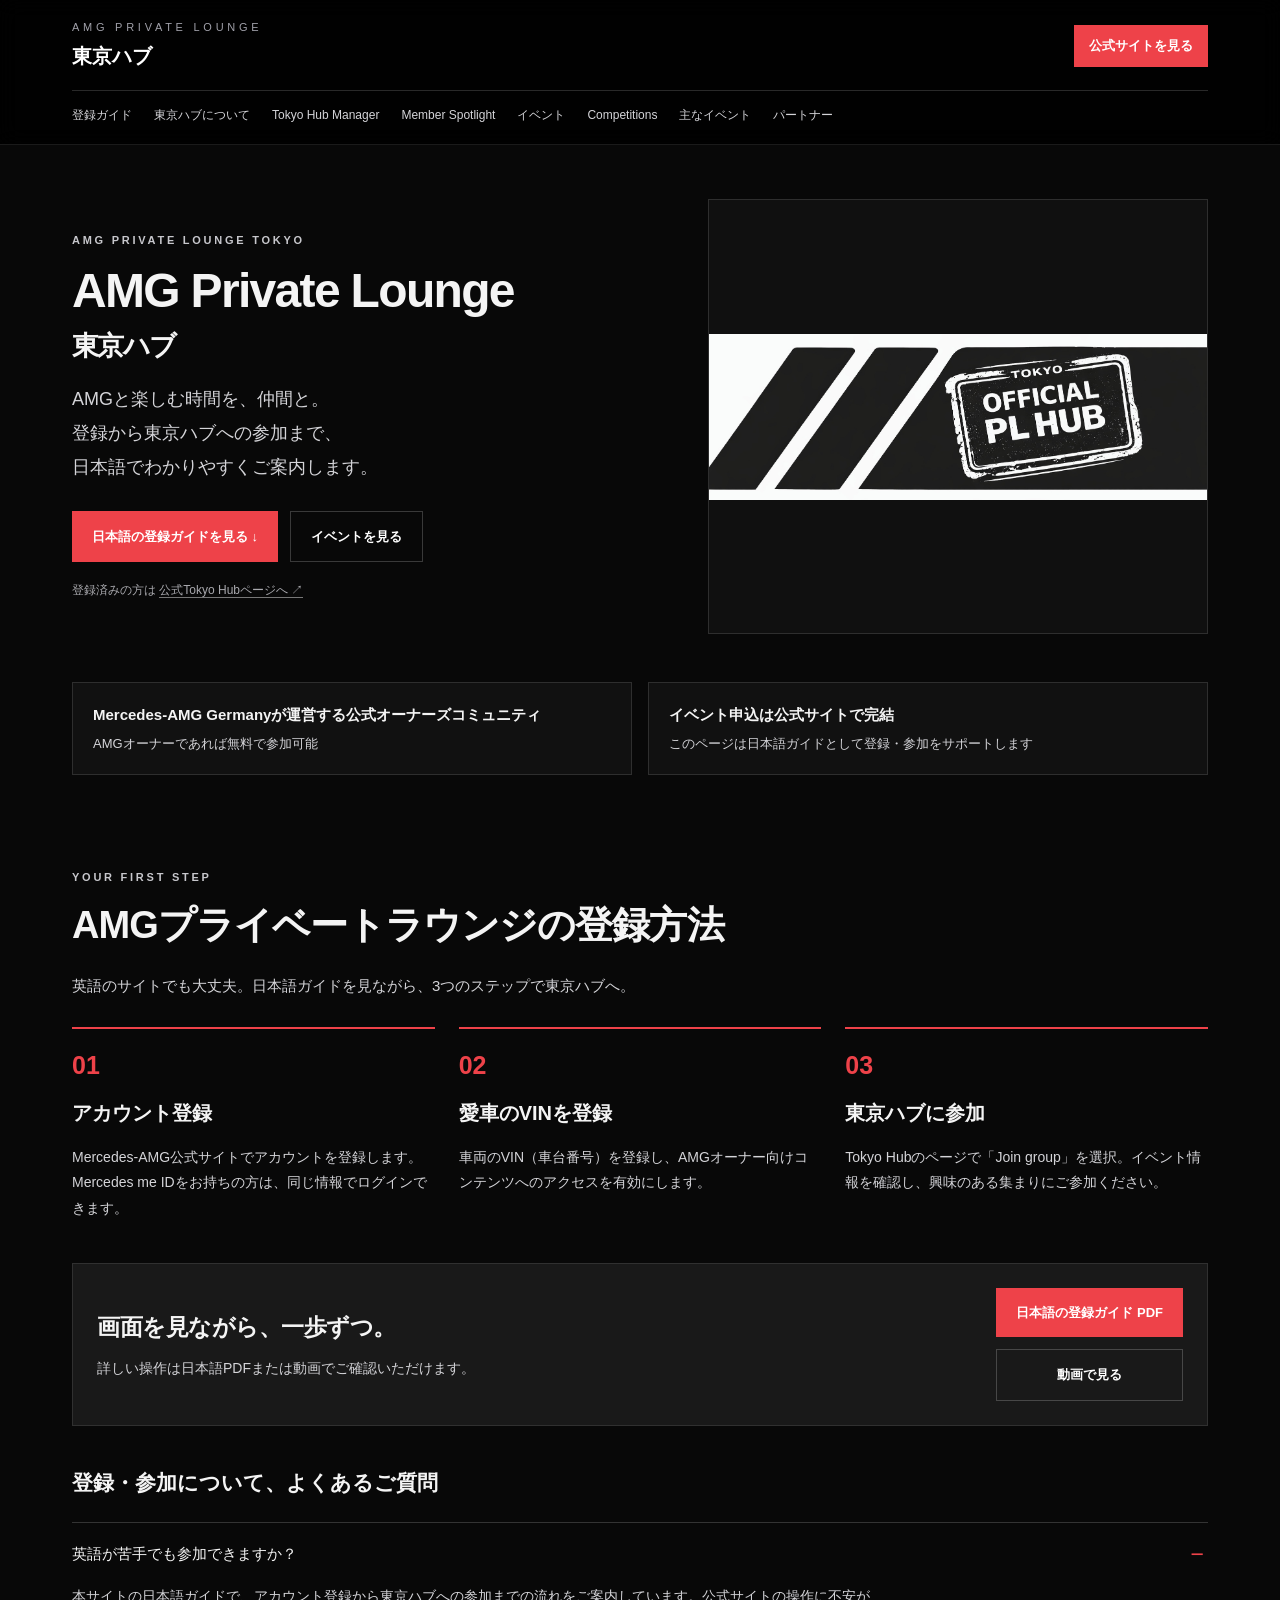
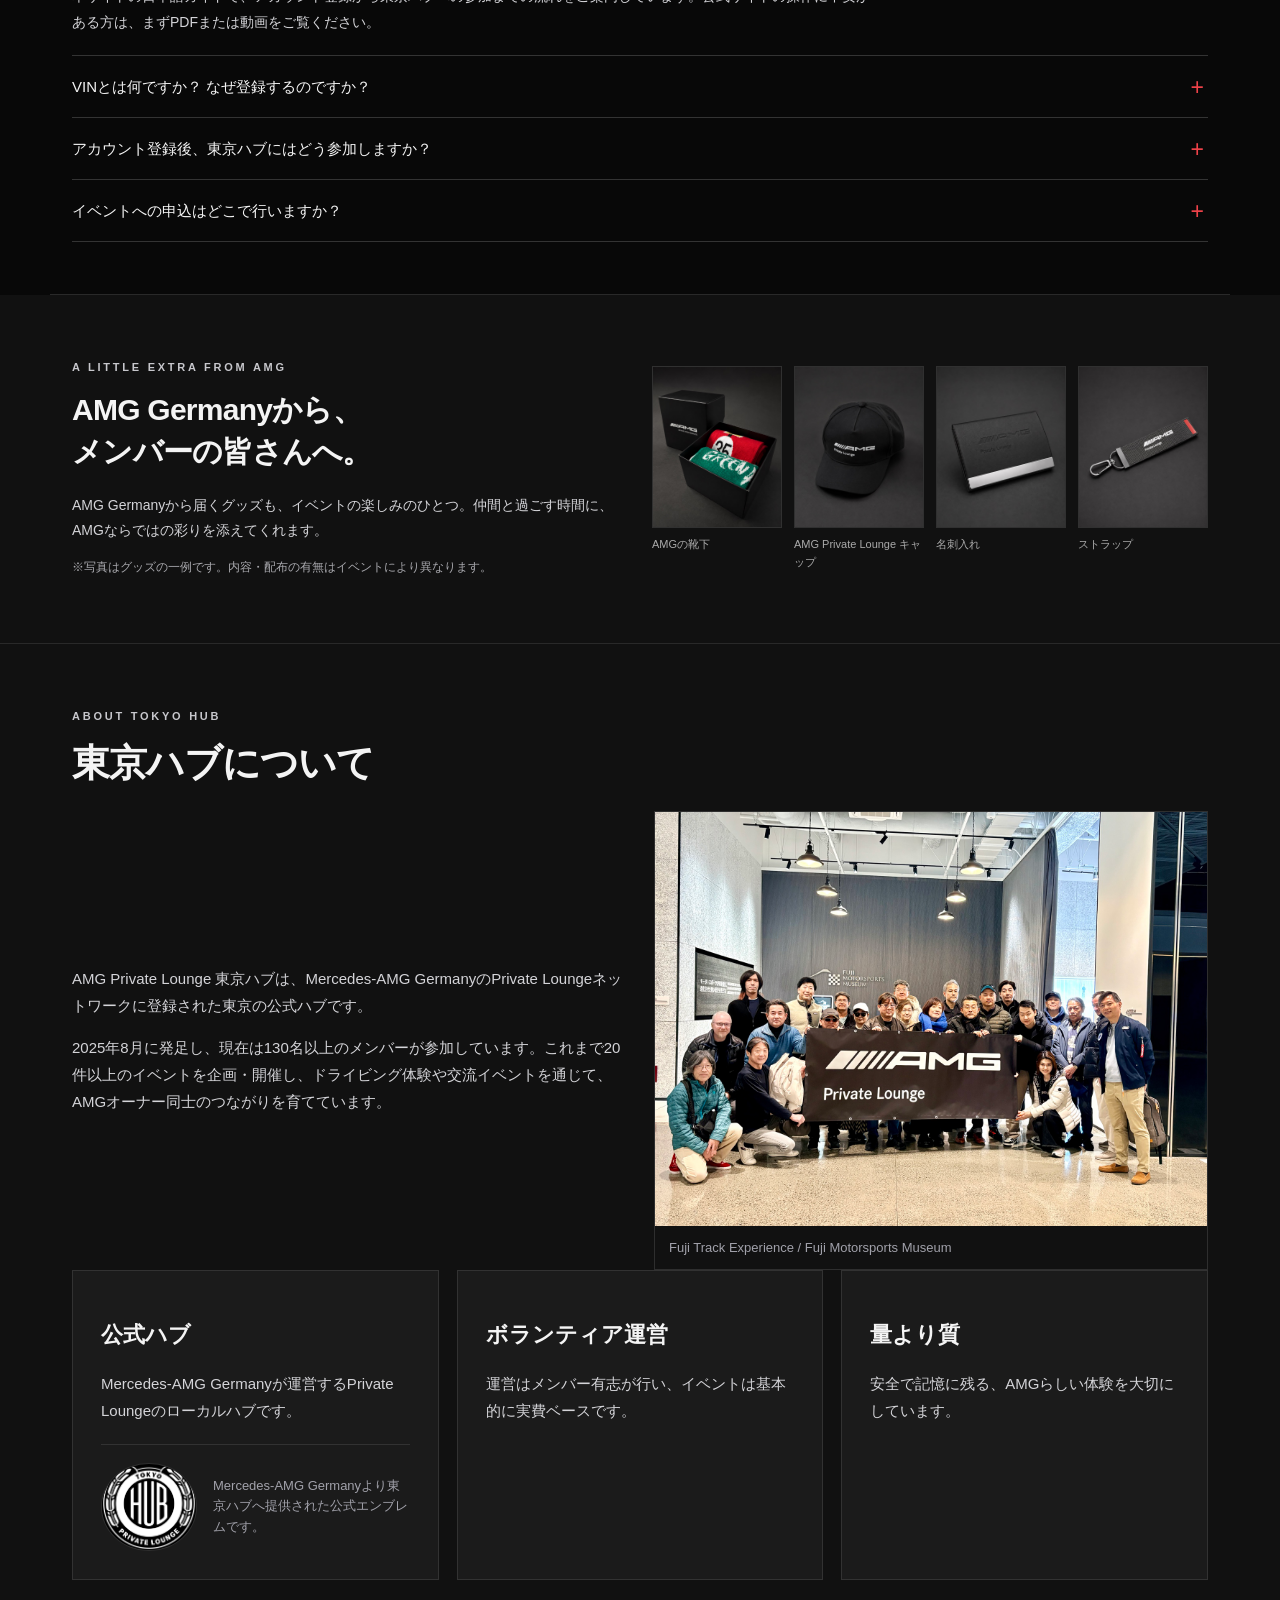
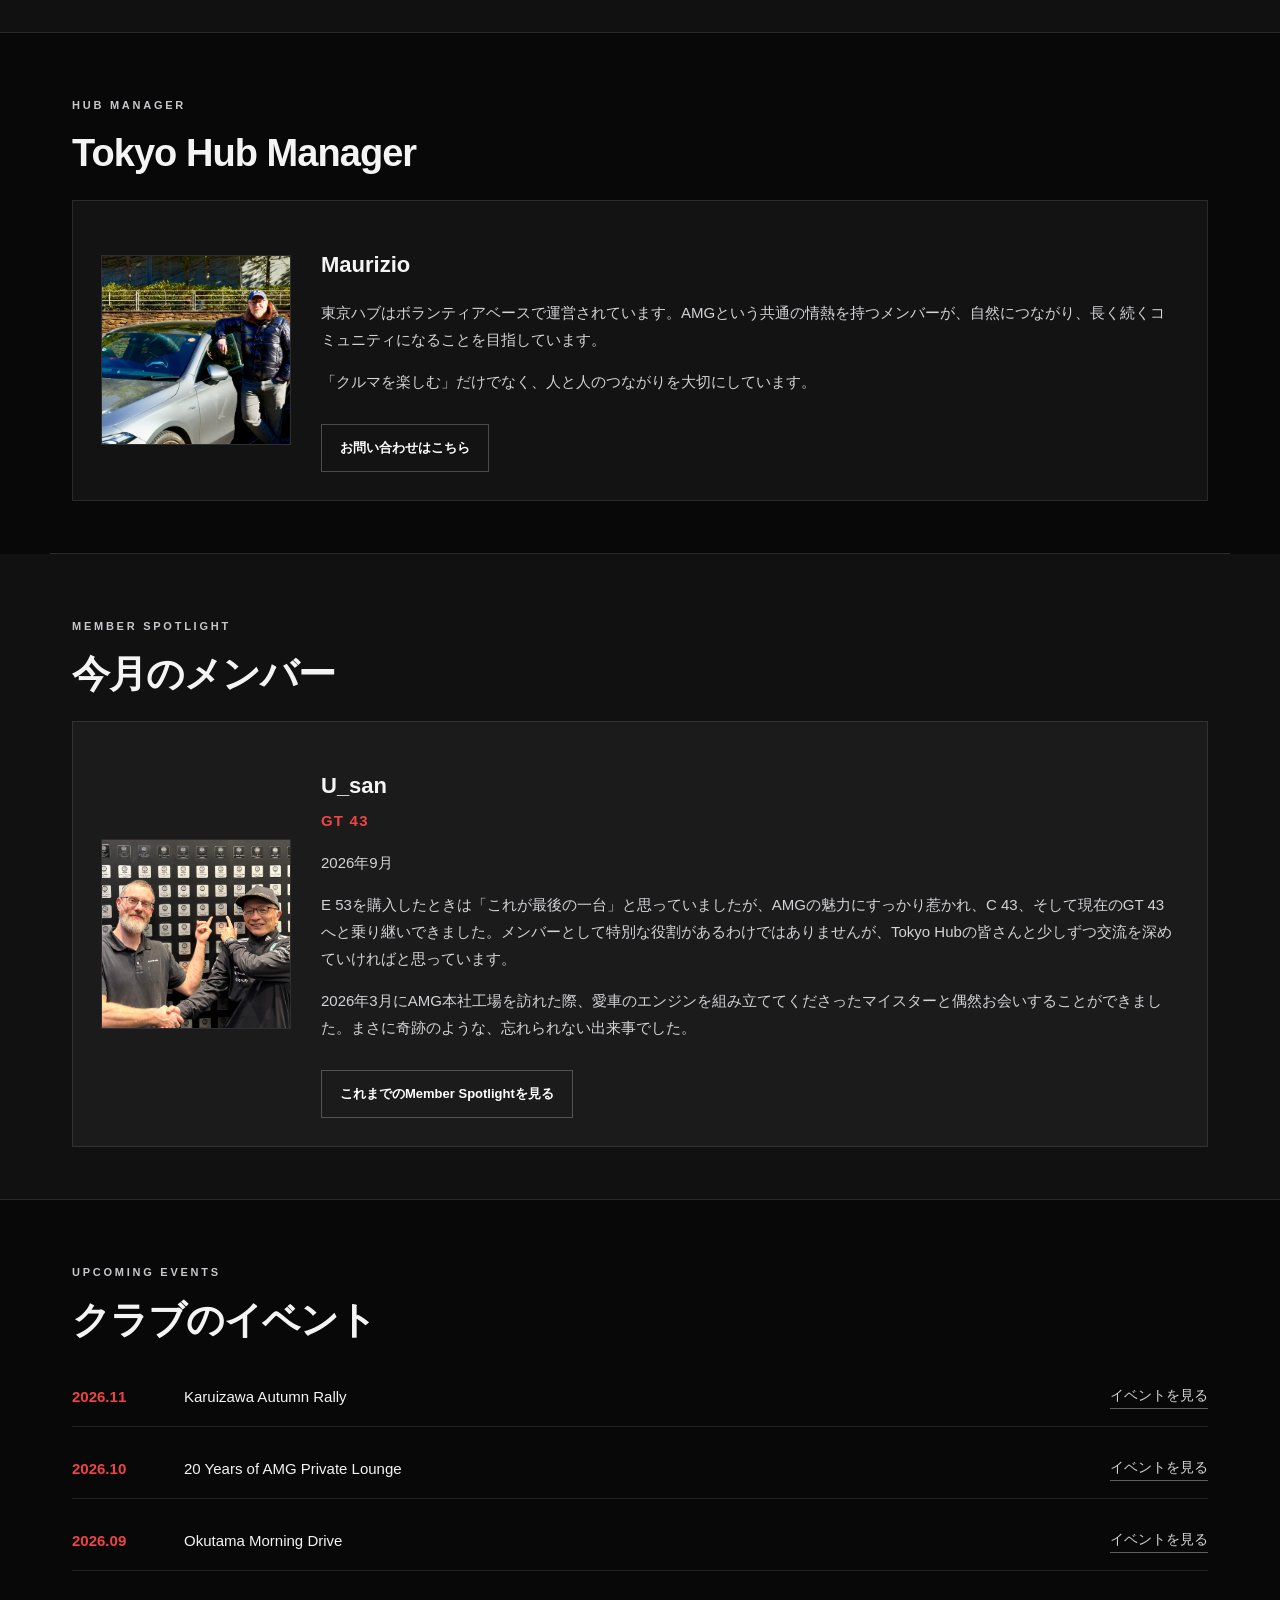
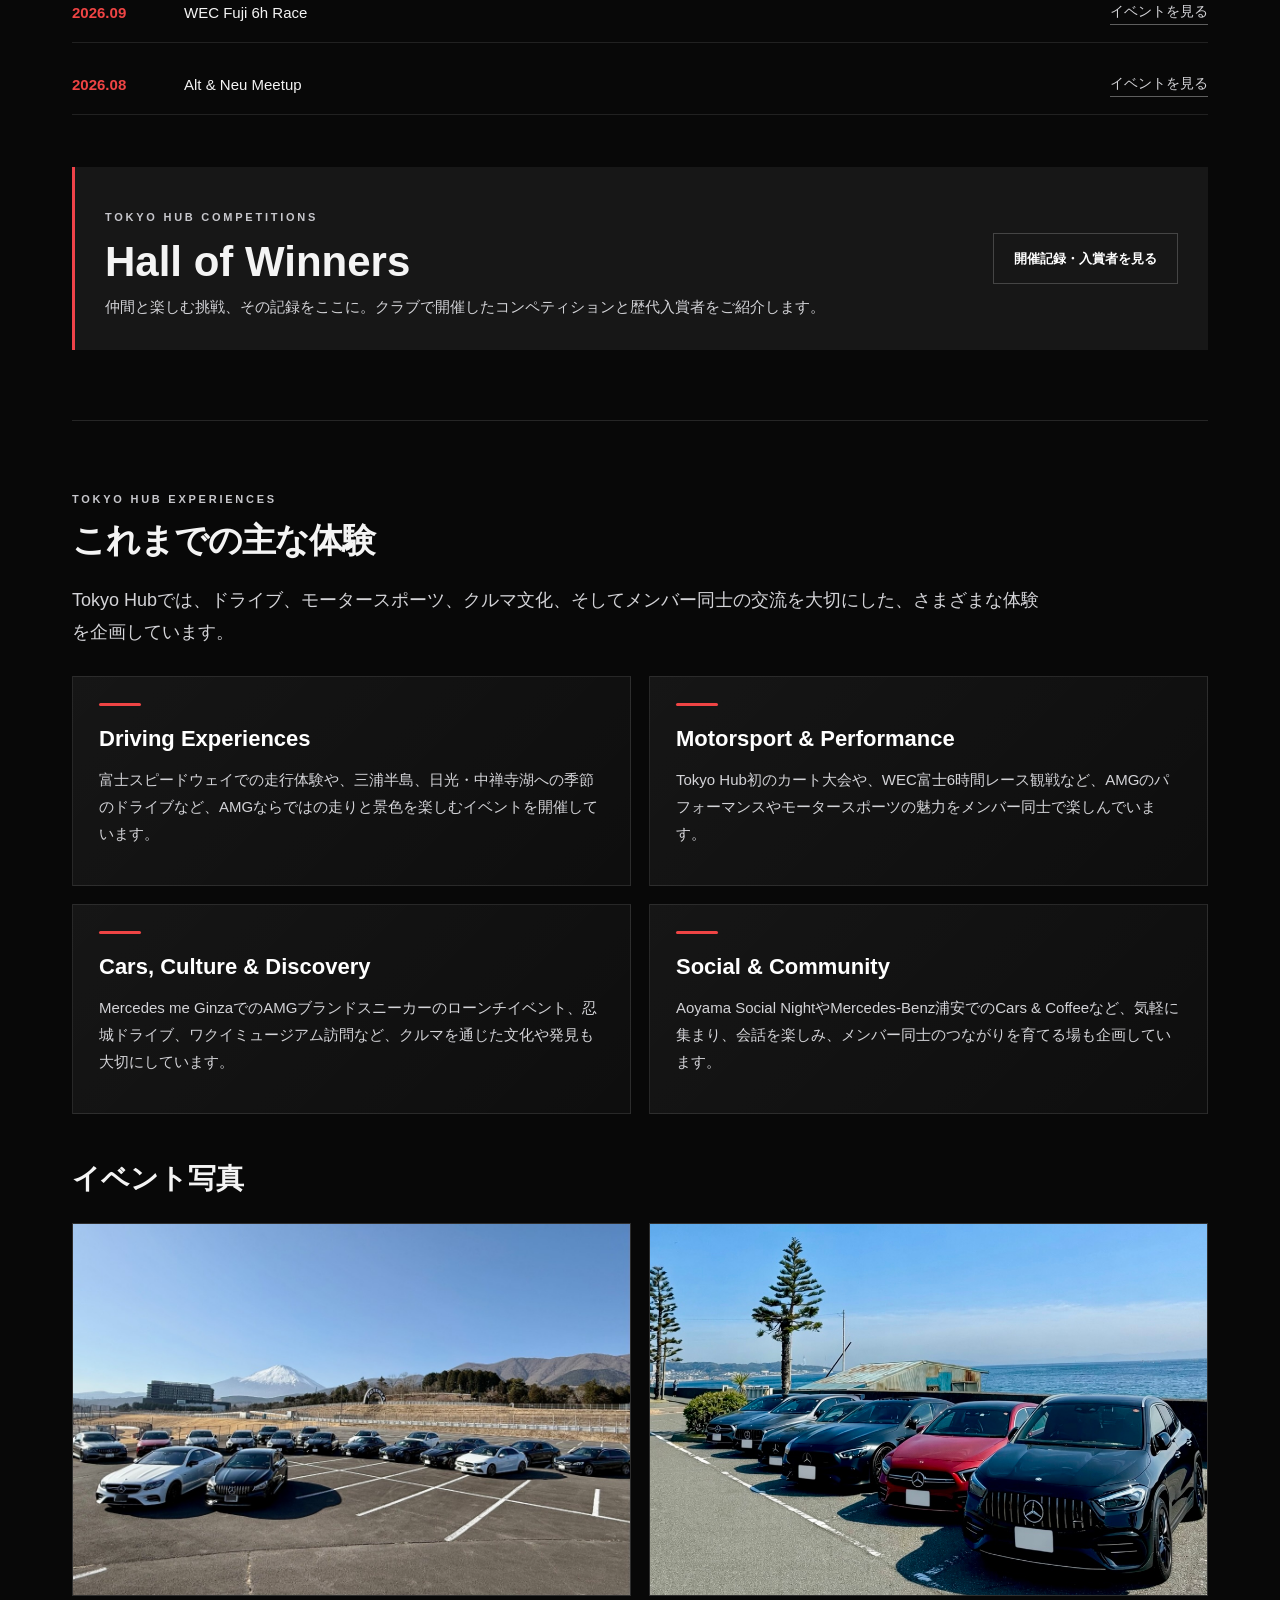
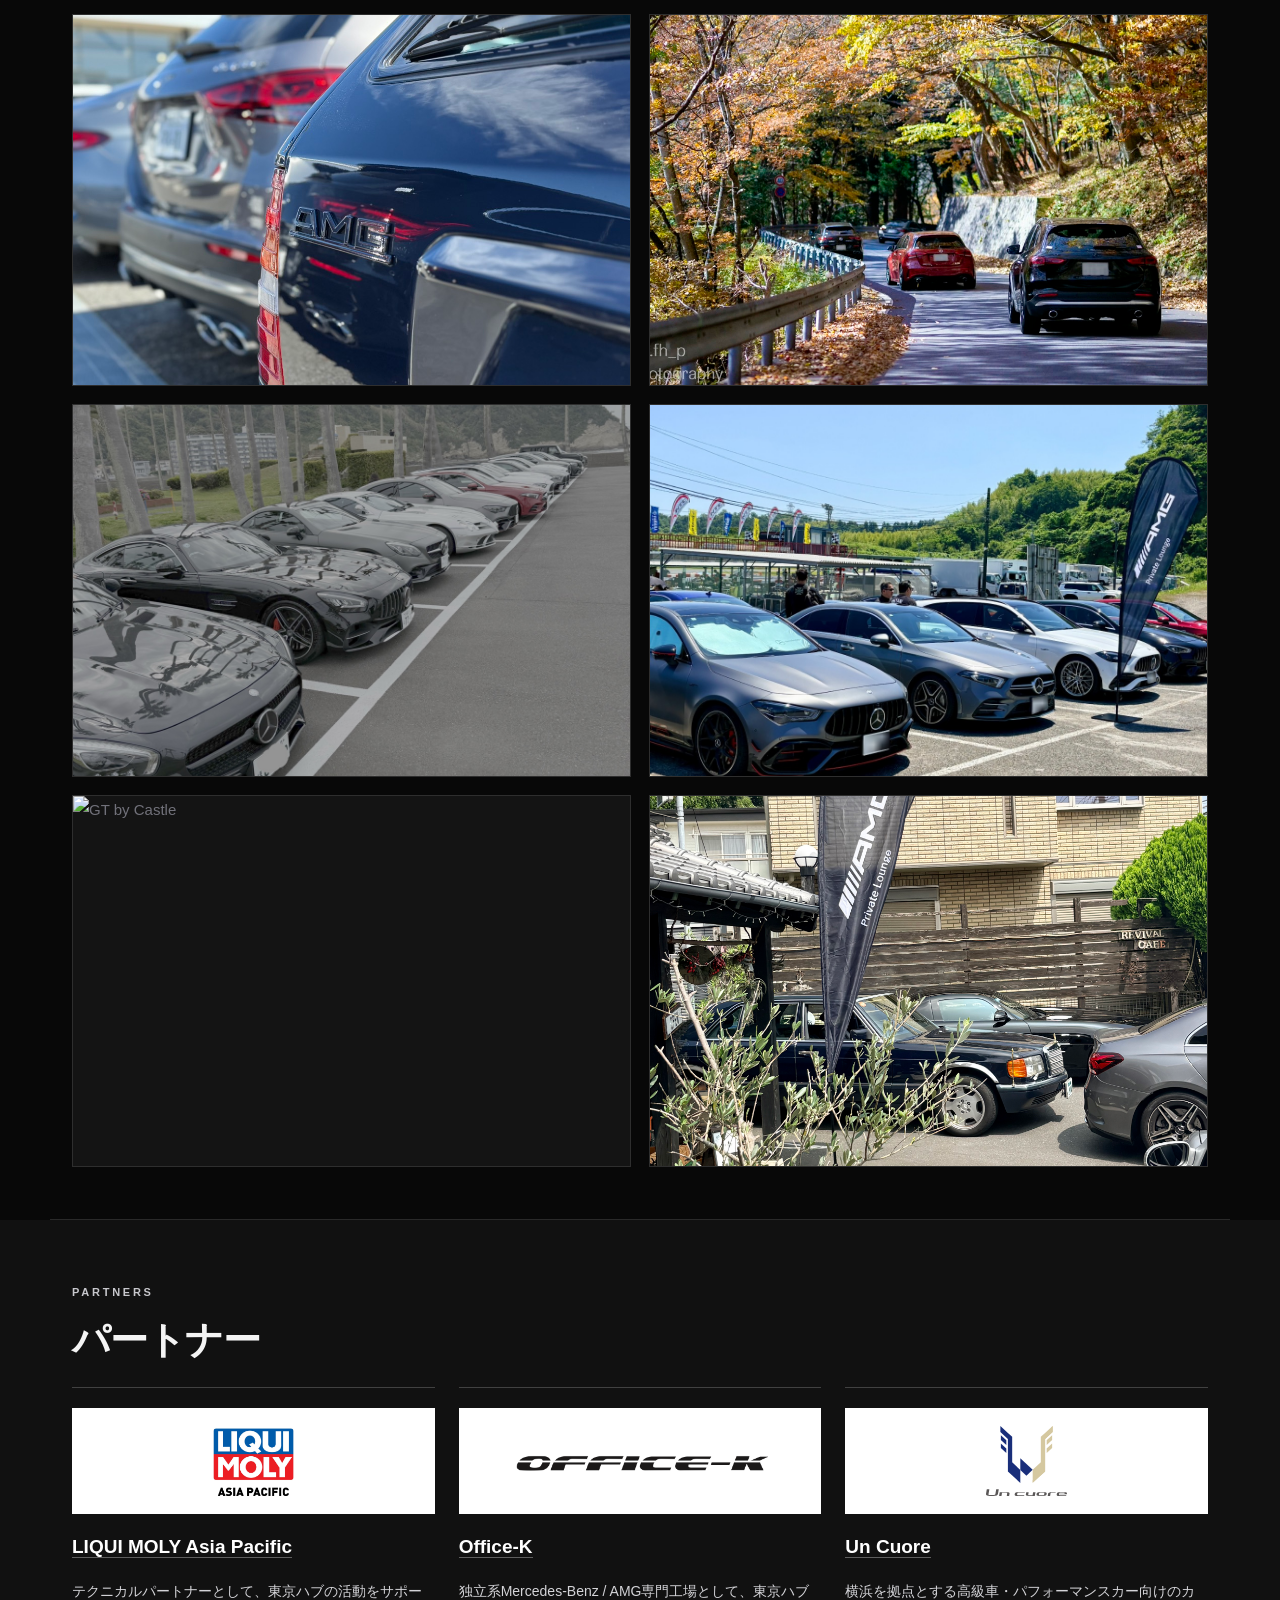
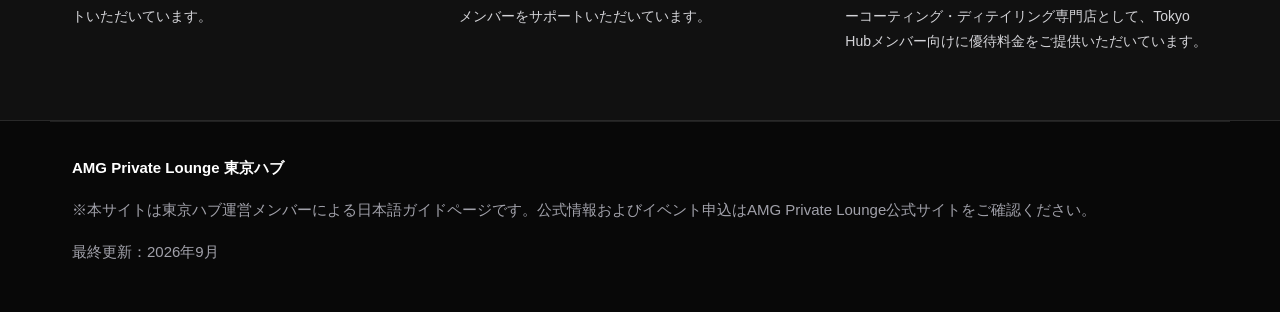
==== index.html @ d3e529b2 "Update index.html" ====
<!DOCTYPE html>

<html lang="ja">
<head>
<link href="favicon.png" rel="icon" type="image/png"/>
<meta charset="utf-8"/>
<meta content="width=device-width, initial-scale=1" name="viewport"/>
<title>AMG Private Lounge 東京ハブ｜日本語登録ガイド・AMGオーナー交流</title>
<meta content="AMGプライベートラウンジの登録方法、VIN登録、東京ハブへの参加を日本語で解説。AMGオーナーの交流やイベントも紹介する、東京ハブ運営メンバーによる日本語ガイドです。" name="description"/>
<meta content="AMG Private Lounge 東京ハブ｜日本語登録ガイド・AMGオーナー交流" property="og:title"/>
<meta content="AMGプライベートラウンジの登録方法と東京ハブへの参加を日本語でご案内。AMGオーナー同士の交流やイベントをご紹介します。" property="og:description"/>
<meta content="https://tokyoamgclub.github.io/tokyoamgclub/assets/hero-official-pl-hub.jpg" property="og:image"/>
<meta content="https://tokyoamgclub.github.io/tokyoamgclub/" property="og:url"/>
<meta content="website" property="og:type"/>
<meta content="ja_JP" property="og:locale"/>
<meta content="summary_large_image" name="twitter:card"/>
<meta content="AMG Private Lounge 東京ハブ｜日本語登録ガイド・AMGオーナー交流" name="twitter:title"/>
<meta content="AMGプライベートラウンジの登録方法と東京ハブへの参加を日本語でご案内。AMGオーナー同士の交流やイベントをご紹介します。" name="twitter:description"/>
<meta content="https://tokyoamgclub.github.io/tokyoamgclub/assets/hero-official-pl-hub.jpg" name="twitter:image"/>
<link href="styles.css" rel="stylesheet"/>
<link href="https://tokyoamgclub.github.io/tokyoamgclub/" rel="canonical"/>
<style>
/* Homepage refinements. The shared styles.css and other pages stay unchanged. */
body{background:#080808;color:#f4f4f4;color-scheme:dark;font-size:15px;line-height:1.8}
main,section,article,figure,.hero-copy,.header-inner>*{min-width:0}
[id]{scroll-margin-top:165px}
.header-inner{display:grid;grid-template-columns:1fr auto;gap:16px 24px;padding-top:18px;padding-bottom:18px}
.header-inner nav{grid-column:1/-1;grid-row:2;border-top:1px solid #292929;padding-top:14px;gap:12px 22px}
.header-inner nav a{white-space:nowrap;font-size:12px}
.site-header .cta.small{grid-column:2;grid-row:1;white-space:nowrap;flex-shrink:0}
.cta,.button-secondary,.contact-link{border-radius:0;font-size:13px}
.cta{background:#ee4249}
.hero{grid-template-columns:1.2fr 1fr;padding-top:20px;padding-bottom:48px;gap:36px}
.hero-copy{grid-column:1;grid-row:1}
.hero-image{grid-column:2;grid-row:1;border-radius:0;box-shadow:none}
.hero-image img{aspect-ratio:1.15;object-fit:contain;background:#101010}
.hero h1{font-size:clamp(34px,4vw,48px);line-height:1.2;letter-spacing:-.035em}
.hero h1 .nowrap{display:block;font-size:27px;margin-top:10px}
.lead{font-size:18px;line-height:1.9}
.hero .buttons{gap:12px}
.returning-member{font-size:12px;color:#a9a9ae;margin-top:18px}
.returning-member a{color:inherit;text-decoration:none;border-bottom:1px solid #777}
.section{padding-top:52px;padding-bottom:52px;border-bottom:1px solid #292929}
.section h2{font-size:clamp(28px,3.3vw,38px);line-height:1.4;letter-spacing:-.025em}
.section .eyebrow,.eyebrow{color:#c7c7cc;font-size:11px;letter-spacing:.25em}
.cred-strip div{border-radius:0;background:#111;padding:18px 20px}
.cred-strip strong{font-size:15px}
.cred-strip span{font-size:13px}
.muted{background:#111}
.muted>*{max-width:1136px}
.steps{gap:24px;margin:28px 0}
.steps article{border:0;border-top:2px solid #ee4249;border-radius:0;background:none;padding:20px 0 0}
.steps span{display:block;width:auto;height:auto;border-radius:0;background:none;color:#ee4249;font-size:25px;line-height:1.3}
.steps h3{font-size:20px;margin:14px 0 10px}
.steps p{font-size:14px}
.panel.split{border-radius:0;background:#191919;padding:24px}
.guide-title{font-size:23px;margin:0 0 8px}
.panel.split p{font-size:14px;margin:0}
.panel.split .buttons{margin-top:0}
.registration-faq{margin-top:38px}
.registration-faq h3{font-size:21px}
.registration-faq details{border-top:1px solid #333}
.registration-faq details:last-child{border-bottom:1px solid #333}
.registration-faq summary{cursor:pointer;padding:17px 30px 17px 0;position:relative;list-style:none}
.registration-faq summary::-webkit-details-marker{display:none}
.registration-faq summary::after{content:'+';position:absolute;right:4px;top:11px;color:#ee4249;font-size:23px}
.registration-faq details[open] summary::after{content:'−'}
.registration-faq details p{font-size:14px;max-width:800px;margin:0 0 20px}
.gifts-inner{display:grid;grid-template-columns:minmax(0,1fr) 556px;gap:36px;align-items:center}
.gift-copy h2{font-size:30px}
.gift-copy p{font-size:14px}
.gift-copy .gift-note{font-size:12px;color:#a9a9ae}
/* Four small photos in one row on desktop; two columns on phones. */
.gift-grid{display:grid;grid-template-columns:repeat(4,minmax(0,1fr));gap:12px;width:100%;max-width:556px}
.gift-grid figure{margin:0}
.gift-grid img{display:block;width:100%;height:auto;aspect-ratio:4/5;object-fit:cover;object-position:center 58%;border:1px solid #303030}
.gift-grid figcaption{font-size:11px;color:#aaa;margin-top:8px;line-height:1.6}
.cards article,.manager-card,.spotlight-soon,.partner-grid article{border-radius:0}
.image-card,.portrait-image,.photo-small.image-fit,.hub-emblem-box{border-radius:0}
.manager-card,.spotlight-soon{grid-template-columns:190px 1fr;gap:30px}
.portrait-image,.photo-small.image-fit{height:190px}
.cards h3,.manager-card h3,.spotlight-soon h3{font-size:22px}
.competition-teaser{border:0;border-left:3px solid #ee4249;border-radius:0;background:#171717}
.experience-grid article{border-radius:0}
.photo-mosaic{grid-template-columns:repeat(2,minmax(0,1fr));grid-auto-rows:auto;gap:18px}
.photo-mosaic .mosaic-item,.photo-mosaic .mosaic-item.large,.photo-mosaic .mosaic-item.wide{margin:0;grid-column:auto;grid-row:auto;aspect-ratio:3/2;height:auto;min-height:0;border-radius:0}
.photo-mosaic .mosaic-item img{width:100%;height:100%;object-fit:cover}
.photo-mosaic .castle-photo img{object-fit:contain;background:#141414}
.partner-grid{grid-template-columns:repeat(3,minmax(0,1fr));gap:24px}
.partner-grid article{padding:20px 0 0;border:0;border-top:1px solid #414141;background:none}
.partner-grid img{display:block;width:100%;height:106px;border-radius:0;padding:18px;background:#fff}
.partner-grid h3{font-size:19px}
.partner-grid p{font-size:14px}
a:focus-visible,summary:focus-visible{outline:2px solid #ee4249;outline-offset:5px}
@media(max-width:1050px){.gifts-inner{grid-template-columns:1fr;gap:18px}.gift-copy{max-width:720px}}
@media(max-width:850px){
  .header-inner nav{margin:0}
  .site-header .cta.small{display:inline-flex;width:auto;margin:0}
  .site-header{position:relative}
  [id]{scroll-margin-top:20px}
  .hero{grid-template-columns:1fr 1fr;gap:24px}
  .panel.split .buttons{margin-top:18px}
  .manager-card,.spotlight-soon{grid-template-columns:160px 1fr}
  .portrait-image,.photo-small.image-fit{height:160px}
  .partner-grid{grid-template-columns:repeat(3,minmax(0,1fr))}
}
@media(max-width:600px){
  .hero{grid-template-columns:1fr;margin-top:14px}
  .hero-copy{grid-column:1;grid-row:1}
  .hero-image{grid-column:1;grid-row:2}
  .hero-image img{aspect-ratio:1.6;object-fit:contain}
  .hero h1{font-size:35px}
  .lead{font-size:17px}
  .section{padding-top:36px;padding-bottom:36px}
  .header-inner{grid-template-columns:1fr}
  .site-header .cta.small{grid-column:1;grid-row:2;justify-self:start}
  .header-inner nav{grid-row:3}
  .gift-grid{grid-template-columns:repeat(2,minmax(0,1fr));max-width:272px}
  .manager-card,.spotlight-soon,.partner-grid,.photo-mosaic{grid-template-columns:1fr}
  .manager-card,.spotlight-soon{padding:22px}
  .portrait-image,.photo-small.image-fit{width:160px}
  .competition-teaser{padding:24px}
}
@media(prefers-reduced-motion:reduce){html{scroll-behavior:auto}.mosaic-item img{transition:none}}
</style>
</head>
<body>
<header class="site-header">
<div class="header-inner">
<a class="brand" href="#home">
<span>AMG PRIVATE LOUNGE</span>
<strong>東京ハブ</strong>
</a>
<nav aria-label="メインナビゲーション">
<a href="#guide">登録ガイド</a>
<a href="#about">東京ハブについて</a>
<a href="#manager">Tokyo Hub Manager</a>
<a href="#spotlight">Member Spotlight</a>
<a href="#activity">イベント</a>
<a href="#competitions">Competitions</a>
<a href="#previous-events">主なイベント</a>
<a href="#partners">パートナー</a>
</nav>
<a class="cta small" href="https://www.mercedes-amg.com/en/community" target="_blank">公式サイトを見る</a>
</div>
</header>
<main id="home">
<section class="hero">
<div class="hero-image">
<img alt="Tokyo Official PL Hub graphic" src="assets/hero-official-pl-hub.jpg"/>
</div>
<div class="hero-copy">
<p class="eyebrow">AMG PRIVATE LOUNGE TOKYO</p>
<h1>AMG Private Lounge <span class="nowrap">東京ハブ</span></h1>
<p class="lead">AMGと楽しむ時間を、仲間と。<br>登録から東京ハブへの参加まで、<br>日本語でわかりやすくご案内します。</p>
<div class="buttons">
<a class="cta" href="#guide">日本語の登録ガイドを見る ↓</a>
<a class="button-secondary" href="#activity">イベントを見る</a>
</div>
<p class="returning-member">登録済みの方は <a href="https://www.mercedes-amg.com/en/members/groups/432" target="_blank" rel="noopener">公式Tokyo Hubページへ ↗</a></p>
</div>
</section>
<section aria-label="Tokyo Hub credibility" class="cred-strip">
<div>
<strong>Mercedes-AMG Germanyが運営する公式オーナーズコミュニティ</strong>
<span>AMGオーナーであれば無料で参加可能</span>
</div>
<div>
<strong>イベント申込は公式サイトで完結</strong>
<span>このページは日本語ガイドとして登録・参加をサポートします</span>
</div>
</section>
<section class="section" id="guide">
<p class="eyebrow">YOUR FIRST STEP</p>
<h2>AMGプライベートラウンジの登録方法</h2>
<p>英語のサイトでも大丈夫。日本語ガイドを見ながら、3つのステップで東京ハブへ。</p>
<div class="steps">
<article><span>01</span><h3>アカウント登録</h3><p>Mercedes-AMG公式サイトでアカウントを登録します。Mercedes me IDをお持ちの方は、同じ情報でログインできます。</p></article>
<article><span>02</span><h3>愛車のVINを登録</h3><p>車両のVIN（車台番号）を登録し、AMGオーナー向けコンテンツへのアクセスを有効にします。</p></article>
<article><span>03</span><h3>東京ハブに参加</h3><p>Tokyo Hubのページで「Join group」を選択。イベント情報を確認し、興味のある集まりにご参加ください。</p></article>
</div>
<div class="panel split">
<div>
<h3 class="guide-title">画面を見ながら、一歩ずつ。</h3>
<p>詳しい操作は日本語PDFまたは動画でご確認いただけます。</p>
</div>
<div class="buttons vertical">
<a class="cta" href="assets/amg-private-lounge-registration-guide.pdf" target="_blank" rel="noopener">日本語の登録ガイド PDF</a>
<a class="button-secondary" href="https://www.instagram.com/reel/DS9eqPFEwUo/" target="_blank" rel="noopener">動画で見る</a>
</div>
</div>
<div class="registration-faq" aria-labelledby="faq-title">
<h3 id="faq-title">登録・参加について、よくあるご質問</h3>
<details open>
<summary>英語が苦手でも参加できますか？</summary>
<p>本サイトの日本語ガイドで、アカウント登録から東京ハブへの参加までの流れをご案内しています。公式サイトの操作に不安がある方は、まずPDFまたは動画をご覧ください。</p>
</details>
<details>
<summary>VINとは何ですか？ なぜ登録するのですか？</summary>
<p>VINは車両を識別する車台番号です。AMGオーナー向けコンテンツを利用するため、公式サイトに登録します。入力する画面は日本語ガイドでご確認ください。</p>
</details>
<details>
<summary>アカウント登録後、東京ハブにはどう参加しますか？</summary>
<p>公式サイトにログインし、Tokyo Hubページの「Join group」を選択してください。アカウント登録とは別に、東京ハブへの参加操作が必要です。</p>
</details>
<details>
<summary>イベントへの申込はどこで行いますか？</summary>
<p>各イベントの「イベントを見る」からAMG Private Lounge公式サイトへ進み、参加条件・費用・申込方法をご確認ください。本サイトではイベントの申込を受け付けていません。</p>
</details>
</div>
</section>
<section class="section muted" id="gifts" aria-labelledby="gifts-title">
<div class="gifts-inner">
<div class="gift-copy">
<p class="eyebrow">A LITTLE EXTRA FROM AMG</p>
<h2 id="gifts-title">AMG Germanyから、<br>メンバーの皆さんへ。</h2>
<p>AMG Germanyから届くグッズも、イベントの楽しみのひとつ。仲間と過ごす時間に、AMGならではの彩りを添えてくれます。</p>
<p class="gift-note">※写真はグッズの一例です。内容・配布の有無はイベントにより異なります。</p>
</div>
<!-- To change a gift photo, keep its filename or update the matching src below. -->
<div class="gift-grid">
<figure><img src="assets/amg-gift-box.jpg" alt="AMGロゴのギフトボックスとソックス" width="640" height="800" loading="lazy"/><figcaption>AMGの靴下</figcaption></figure>
<figure><img src="assets/amg-cap.jpg" alt="AMG Private Loungeの黒いキャップ" width="640" height="800" loading="lazy"/><figcaption>AMG Private Lounge キャップ</figcaption></figure>
<figure><img src="assets/amg-card-holder.jpg" alt="AMGロゴ入りの名刺入れ" width="585" height="800" loading="lazy"/><figcaption>名刺入れ</figcaption></figure>
<figure><img src="assets/amg-strap.jpg" alt="AMGロゴ入りのストラップ" width="640" height="800" loading="lazy"/><figcaption>ストラップ</figcaption></figure>
</div>
</div>
</section>
<section class="section muted" id="about">
<p class="eyebrow">ABOUT TOKYO HUB</p>
<h2>東京ハブについて</h2>
<div class="grid-two">
<div>
<p>AMG Private Lounge 東京ハブは、Mercedes-AMG GermanyのPrivate Loungeネットワークに登録された東京の公式ハブです。</p>
<p>2025年8月に発足し、現在は130名以上のメンバーが参加しています。これまで20件以上のイベントを企画・開催し、ドライビング体験や交流イベントを通じて、AMGオーナー同士のつながりを育てています。</p>
</div>
<figure class="image-card"><img alt="Fuji Motorsports Museum group photo" src="assets/group-photo-fuji-museum.jpeg"/><figcaption>Fuji Track Experience / Fuji Motorsports Museum</figcaption></figure>
</div>
<div class="cards">
<article class="official-hub-card">
<h3>公式ハブ</h3>
<p>Mercedes-AMG Germanyが運営するPrivate Loungeのローカルハブです。</p>
<div class="hub-emblem-box">
<img alt="Tokyo Hub official emblem" src="assets/AMG--PL-HUB--Emblem--Tokyo--RGB.png"/>
<span>Mercedes-AMG Germanyより東京ハブへ提供された公式エンブレムです。</span>
</div>
</article>
<article><h3>ボランティア運営</h3><p>運営はメンバー有志が行い、イベントは基本的に実費ベースです。</p></article>
<article><h3>量より質</h3><p>安全で記憶に残る、AMGらしい体験を大切にしています。</p></article>
</div>
</section>
<section class="section" id="manager">
<p class="eyebrow">HUB MANAGER</p>
<h2>Tokyo Hub Manager</h2>
<div class="manager-card">
<div class="portrait-image"><img alt="Maurizio" src="assets/maurizio.jpeg"/></div>
<div>
<h3>Maurizio</h3>
<p>東京ハブはボランティアベースで運営されています。AMGという共通の情熱を持つメンバーが、自然につながり、長く続くコミュニティになることを目指しています。</p>
<p>「クルマを楽しむ」だけでなく、人と人のつながりを大切にしています。</p>
<a class="contact-link" href="mailto:tokyo.amgclub@gmail.com?subject=AMG%20Private%20Lounge%20Tokyo%20Hub%20%E3%81%B8%E3%81%AE%E3%81%8A%E5%95%8F%E3%81%84%E5%90%88%E3%82%8F%E3%81%9B">お問い合わせはこちら</a>
</div>
</div>
</section>
<section class="section muted" id="spotlight">
<p class="eyebrow">MEMBER SPOTLIGHT</p>
<h2>今月のメンバー</h2>
<div class="spotlight-soon">
<div class="photo-small image-fit"><img alt="U_san" src="assets/U-san_photo.jpg"/></div>
<div>
<h3>U_san</h3>
<p class="spotlight-meta">GT 43</p><p class="spotlight-date">2026年9月</p>
<p>E 53を購入したときは「これが最後の一台」と思っていましたが、AMGの魅力にすっかり惹かれ、C 43、そして現在のGT 43へと乗り継いできました。メンバーとして特別な役割があるわけではありませんが、Tokyo Hubの皆さんと少しずつ交流を深めていければと思っています。</p>
<p>2026年3月にAMG本社工場を訪れた際、愛車のエンジンを組み立ててくださったマイスターと偶然お会いすることができました。まさに奇跡のような、忘れられない出来事でした。</p>
<a class="contact-link" href="member-spotlights.html">これまでのMember Spotlightを見る</a>
</div>
</div>
</section>
<section class="section" id="activity">
<p class="eyebrow">UPCOMING EVENTS</p>
<h2>クラブのイベント</h2>
<div class="activity-list">
<div>
<strong>2026.11</strong>
<span>Karuizawa Autumn Rally</span>
<a aria-label="Karuizawa Autumn Rally event link" href="https://www.mercedes-amg.com/en/members/gatherings/371" target="_blank">イベントを見る</a>
</div>
<div>
<strong>2026.10</strong>
<span>20 Years of AMG Private Lounge</span>
<a aria-label="20 Years of AMG Private Lounge event link" href="https://www.mercedes-amg.com/en/members/gatherings/388" target="_blank">イベントを見る</a>
</div>
<div>
<strong>2026.09</strong>
<span>Okutama Morning Drive</span>
<a aria-label="Okutama Morning Drive event link" href="https://www.mercedes-amg.com/en/members/gatherings/370" target="_blank">イベントを見る</a>
</div>
<div>
<strong>2026.09</strong>
<span>WEC Fuji 6h Race</span>
<a aria-label="WEC Fuji 6h Race event link" href="https://www.mercedes-amg.com/en/members/gatherings/315" target="_blank">イベントを見る</a>
</div>
<div>
<strong>2026.08</strong>
<span>Alt &amp; Neu Meetup</span>
<a aria-label="Alt &amp; Neu Meetup event link" href="https://www.mercedes-amg.com/en/members/gatherings/336" target="_blank">イベントを見る</a>
</div>
</div>
<aside id="competitions" class="competition-teaser" aria-labelledby="competition-teaser-title">
<div>
<p class="eyebrow">TOKYO HUB COMPETITIONS</p>
<h3 id="competition-teaser-title">Hall of Winners</h3>
<p>仲間と楽しむ挑戦、その記録をここに。クラブで開催したコンペティションと歴代入賞者をご紹介します。</p>
</div>
<a class="button-secondary" href="competitions.html">開催記録・入賞者を見る</a>
</aside>
<div class="previous-events" id="previous-events"><p class="eyebrow">TOKYO HUB EXPERIENCES</p><h3>これまでの主な体験</h3><p class="previous-events-intro">Tokyo Hubでは、ドライブ、モータースポーツ、クルマ文化、そしてメンバー同士の交流を大切にした、さまざまな体験を企画しています。</p><div class="experience-grid"><article><h4>Driving Experiences</h4><p>富士スピードウェイでの走行体験や、三浦半島、日光・中禅寺湖への季節のドライブなど、AMGならではの走りと景色を楽しむイベントを開催しています。</p></article><article><h4>Motorsport &amp; Performance</h4><p>Tokyo Hub初のカート大会や、WEC富士6時間レース観戦など、AMGのパフォーマンスやモータースポーツの魅力をメンバー同士で楽しんでいます。</p></article><article><h4>Cars, Culture &amp; Discovery</h4><p>Mercedes me GinzaでのAMGブランドスニーカーのローンチイベント、忍城ドライブ、ワクイミュージアム訪問など、クルマを通じた文化や発見も大切にしています。</p></article><article><h4>Social &amp; Community</h4><p>Aoyama Social NightやMercedes-Benz浦安でのCars &amp; Coffeeなど、気軽に集まり、会話を楽しみ、メンバー同士のつながりを育てる場も企画しています。</p></article></div></div>
<div class="mosaic-title">
<h3>イベント写真</h3>
</div>
<div class="photo-mosaic">
<figure class="mosaic-item large"><img alt="AMG cars at Fuji Speedway" src="assets/fuji-speedway.jpeg"/></figure>
<figure class="mosaic-item"><img alt="AMG cars by the sea" src="assets/miura-seaside.jpeg"/></figure>
<figure class="mosaic-item"><img alt="AMG detail photo" src="assets/amg-detail.jpeg"/></figure>
<figure class="mosaic-item wide"><img alt="AMG cars lined up by palm trees" src="assets/miura-cars-palm.jpeg"/></figure>
<figure class="mosaic-item"><img alt="AMG lineup" src="assets/miura-lineup.jpeg"/></figure>
<figure class="mosaic-item"><img alt="cars by PL flag" src="assets/PL Flag.jpg"/></figure>
<figure class="mosaic-item castle-photo"><img alt="GT by Castle" src="assets/GT_by_Castle.jpeg"/></figure>
<figure class="mosaic-item"><img alt="cars at Revival Cafe" src="assets/Revival_Cafe.jpeg"/></figure>
</div>
</section>
<section class="section muted" id="partners">
<p class="eyebrow">PARTNERS</p>
<h2>パートナー</h2>
<div class="partner-grid">
<article>
<img alt="LIQUI MOLY Asia Pacific logo" src="assets/liquimoly-logo.jpg">
<h3><a class="partner-name-link" href="https://liquimolyasia.co.jp/" target="_blank">LIQUI MOLY Asia Pacific</a></h3>
<p>テクニカルパートナーとして、東京ハブの活動をサポートいただいています。</p>
</article>
<article>
<img alt="Office-K logo" src="assets/office-k-logo.png"/>
<h3><a class="partner-name-link" href="https://officektokyo.com/" target="_blank">Office-K</a></h3>
<p>独立系Mercedes-Benz / AMG専門工場として、東京ハブメンバーをサポートいただいています。</p>
</article>
<article>
<img alt="Un Cuore logo" src="assets/Un_Cuore_logo.svg"/>
<h3><a class="partner-name-link" href="https://un-cuore.com/" target="_blank">Un Cuore</a></h3>
<p>横浜を拠点とする高級車・パフォーマンスカー向けのカーコーティング・ディテイリング専門店として、Tokyo Hubメンバー向けに優待料金をご提供いただいています。</p>
</article>
</div>
</section>
</main>
<footer>
<strong>AMG Private Lounge 東京ハブ</strong>
<p>※本サイトは東京ハブ運営メンバーによる日本語ガイドページです。公式情報およびイベント申込はAMG Private Lounge公式サイトをご確認ください。</p>
<p>最終更新：2026年9月</p>
</footer>
</body>
</html>
---- styles.css ----
*{box-sizing:border-box}html{scroll-behavior:smooth}body{margin:0;background:#050505;color:#f4f4f5;font-family:-apple-system,BlinkMacSystemFont,"Helvetica Neue","Noto Sans JP",Arial,sans-serif;line-height:1.7}.site-header{position:sticky;top:0;z-index:10;background:rgba(0,0,0,.88);border-bottom:1px solid rgba(255,255,255,.1);backdrop-filter:blur(10px)}.header-inner{max-width:1180px;margin:auto;padding:16px 22px;display:flex;align-items:center;justify-content:space-between;gap:22px}.brand{text-decoration:none;color:white}.brand span{display:block;font-size:11px;letter-spacing:.34em;color:#a1a1aa}.brand strong{font-size:20px}nav{display:flex;gap:14px;flex-wrap:wrap}nav a{color:#d4d4d8;text-decoration:none;font-size:14px}nav a:hover{color:white}.cta,.button-secondary{display:inline-flex;align-items:center;justify-content:center;border-radius:999px;padding:13px 20px;text-decoration:none;font-weight:700}.cta{background:#dc2626;color:white}.cta:hover{background:#ef4444}.small{padding:9px 15px;font-size:14px}.button-secondary{border:1px solid rgba(255,255,255,.2);color:white}.hero{max-width:1180px;margin:34px auto 0;padding:0 22px 30px;display:grid;grid-template-columns:1.15fr .85fr;gap:32px;align-items:center}.hero-image{border:1px solid rgba(255,255,255,.12);border-radius:34px;overflow:hidden;background:#111;box-shadow:0 30px 80px rgba(0,0,0,.55)}.hero-image img{width:100%;display:block}.eyebrow{font-size:12px;letter-spacing:.42em;color:#ef4444;font-weight:800;text-transform:uppercase}.hero h1,h2{font-size:clamp(38px,6vw,72px);line-height:1.02;margin:10px 0 20px;font-weight:900;letter-spacing:-.04em}.lead{font-size:20px;color:#d4d4d8}.buttons{display:flex;gap:12px;flex-wrap:wrap;margin-top:26px}.vertical{flex-direction:column}.cred-strip{max-width:1180px;margin:0 auto 30px;padding:0 22px;display:grid;grid-template-columns:1fr 1fr;gap:16px}.cred-strip div{border:1px solid rgba(255,255,255,.12);background:linear-gradient(135deg,rgba(220,38,38,.18),rgba(255,255,255,.04));border-radius:24px;padding:20px}.cred-strip strong{display:block;font-size:18px}.cred-strip span{display:block;margin-top:4px;color:#d4d4d8}.section{max-width:1180px;margin:auto;padding:70px 22px}.muted{background:linear-gradient(180deg,rgba(255,255,255,.035),rgba(255,255,255,.015));max-width:none}.muted>*{max-width:1180px;margin-left:auto;margin-right:auto}.steps,.cards,.partner-grid{display:grid;grid-template-columns:repeat(3,1fr);gap:18px}.steps article,.cards article,.panel,.partner-grid article,.manager-card,.spotlight-soon{border:1px solid rgba(255,255,255,.1);background:rgba(255,255,255,.045);border-radius:28px;padding:28px}.steps span{width:42px;height:42px;border-radius:50%;background:#dc2626;display:flex;align-items:center;justify-content:center;font-weight:900}.steps h3,.cards h3,.partner-grid h3,.manager-card h3,.spotlight-soon h3{font-size:24px;margin:16px 0 8px}.steps p,.cards p,.partner-grid p,.manager-card p,.section p,.spotlight-soon p{color:#d4d4d8}.panel.split{display:grid;grid-template-columns:1fr auto;gap:28px;align-items:center;margin-top:24px}.note{color:#a1a1aa!important;font-size:14px}.grid-two{display:grid;grid-template-columns:1fr 1fr;gap:28px;align-items:center}.photo-placeholder,.portrait-placeholder,.photo-small,.mosaic-item{border:1px dashed rgba(255,255,255,.25);background:linear-gradient(135deg,#27272a,#09090b);border-radius:24px;display:flex;align-items:center;justify-content:center;color:#71717a}.photo-placeholder{height:310px}.photo-small{height:170px}.manager-card{display:grid;grid-template-columns:280px 1fr;gap:30px;align-items:center}.portrait-placeholder{height:280px}.contact-link{display:inline-flex;margin-top:14px;border-radius:999px;border:1px solid rgba(255,255,255,.24);padding:11px 18px;color:white;text-decoration:none;font-weight:700}.contact-link:hover{background:white;color:black}.spotlight-soon{display:grid;grid-template-columns:280px 1fr;gap:28px;align-items:center}.activity-list{display:grid;gap:12px}.activity-list div{display:grid;grid-template-columns:90px 1fr auto;gap:22px;align-items:center;border-bottom:1px solid rgba(255,255,255,.1);padding:16px 0}.activity-list strong{color:#ef4444;min-width:90px}.activity-list a{color:#d4d4d8;text-decoration:none;font-size:14px;border-bottom:1px solid rgba(255,255,255,.35)}.activity-list a:hover{color:white}.mosaic-title{margin-top:40px}.mosaic-title h3{font-size:28px;margin:0}.photo-mosaic{display:grid;grid-template-columns:repeat(4,1fr);grid-auto-rows:160px;gap:14px;margin-top:18px}.mosaic-item.large{grid-column:span 2;grid-row:span 2}.mosaic-item.wide{grid-column:span 2}.partner-grid{grid-template-columns:repeat(2,1fr)}.partner-grid img{max-width:100%;height:95px;object-fit:contain;background:white;border-radius:18px;padding:14px}footer{border-top:1px solid rgba(255,255,255,.1);padding:32px 22px;max-width:1180px;margin:auto;color:#a1a1aa}footer strong{color:white}@media(max-width:850px){.header-inner{display:block}.header-inner nav{margin:14px 0}.hero,.grid-two,.panel.split,.manager-card,.spotlight-soon,.cred-strip{grid-template-columns:1fr}.steps,.cards,.partner-grid{grid-template-columns:1fr}.hero h1,h2{font-size:42px}.lead{font-size:17px}.cta.small{display:flex;width:100%;margin-top:10px}.activity-list div{grid-template-columns:1fr;gap:4px}.photo-mosaic{grid-template-columns:1fr;grid-auto-rows:180px}.mosaic-item.large,.mosaic-item.wide{grid-column:span 1;grid-row:span 1}}

/* v3 refinements */
.nowrap{white-space:nowrap}
.partner-name-link{color:white;text-decoration:none;border-bottom:1px solid rgba(255,255,255,.32)}
.partner-name-link:hover{color:#ef4444;border-color:#ef4444}
.spotlight-meta{color:#ef4444!important;font-weight:700;letter-spacing:.08em;text-transform:uppercase;margin-top:-6px}


/* v4 image integration */
.image-card{margin:0;border:1px solid rgba(255,255,255,.12);border-radius:24px;overflow:hidden;background:#111}
.image-card img,.portrait-image img,.mosaic-item img{width:100%;height:100%;object-fit:cover;display:block}
.image-card figcaption{padding:10px 14px;color:#a1a1aa;font-size:13px}
.portrait-image{height:280px;border-radius:24px;overflow:hidden;border:1px solid rgba(255,255,255,.12);background:#111}
.mosaic-item{padding:0;overflow:hidden;border:1px solid rgba(255,255,255,.12);background:#111}
.mosaic-item img{transition:transform .35s ease}
.mosaic-item:hover img{transform:scale(1.035)}

.guide-title{font-size:32px;letter-spacing:-0.02em;}

/* v6 fixes */
.photo-small.image-fit{
  height:170px;
  overflow:hidden;
  padding:0;
  border:1px solid rgba(255,255,255,.12);
  background:#111;
}

/* Competition archive */
.competition-teaser{
  margin-top:52px;
  padding:30px;
  display:flex;
  align-items:center;
  justify-content:space-between;
  gap:30px;
  border:1px solid rgba(239,68,68,.35);
  border-radius:28px;
  background:linear-gradient(135deg,rgba(220,38,38,.16),rgba(255,255,255,.035));
}
.competition-teaser h3{
  margin:6px 0 8px;
  font-size:clamp(28px,4vw,42px);
  line-height:1.1;
}
.competition-teaser p:not(.eyebrow){margin:0;max-width:720px}
.competition-teaser .button-secondary{flex:0 0 auto}

.competitions-page{min-height:70vh}
.competition-hero{
  max-width:1180px;
  margin:auto;
  padding:100px 22px 64px;
  border-bottom:1px solid rgba(255,255,255,.1);
}
.competition-hero h1{
  max-width:900px;
  margin:8px 0 20px;
  font-size:clamp(58px,10vw,128px);
  line-height:.9;
  letter-spacing:-.065em;
}
.competition-hero .lead{max-width:780px}
.competition-archive{max-width:1180px;margin:auto;padding:70px 22px}
.archive-heading{display:flex;justify-content:space-between;align-items:end;gap:30px}
.archive-heading h2{font-size:clamp(36px,6vw,64px);margin:8px 0 0}
.archive-count{color:#a1a1aa;font-size:14px;letter-spacing:.12em;text-transform:uppercase}
.competition-filters{display:flex;gap:10px;flex-wrap:wrap;margin:34px 0 50px}
.competition-filters button{
  appearance:none;
  border:1px solid rgba(255,255,255,.18);
  border-radius:999px;
  padding:10px 17px;
  background:transparent;
  color:#d4d4d8;
  font:inherit;
  font-size:14px;
  cursor:pointer;
}
.competition-filters button:hover,.competition-filters button.active{background:#dc2626;border-color:#dc2626;color:white}
.competition-year{display:grid;grid-template-columns:130px 1fr;gap:36px;margin-top:54px}
.competition-year[hidden]{display:none}
.competition-year>h3{font-size:30px;margin:0;color:#ef4444;line-height:1}
.competition-list{display:grid;gap:16px}
.competition-record{
  display:grid;
  grid-template-columns:minmax(240px,1fr) 120px minmax(300px,1.25fr);
  gap:26px;
  align-items:center;
  min-height:170px;
  padding:26px;
  border:1px solid rgba(255,255,255,.1);
  border-radius:24px;
  background:linear-gradient(135deg,rgba(255,255,255,.055),rgba(255,255,255,.025));
}
.competition-record[hidden]{display:none}
.record-type{margin:0!important;color:#ef4444!important;font-size:11px;letter-spacing:.22em;font-weight:800}
.record-summary h4{margin:6px 0 2px;font-size:24px;line-height:1.25}
.record-place{margin:0!important;color:#a1a1aa!important;font-size:14px}
.competition-record time{color:#d4d4d8;font-size:14px;font-weight:700}
.podium{list-style:none;margin:0;padding:0;display:grid;gap:7px}
.podium li{display:flex;align-items:center;gap:12px}
.podium li span{display:flex;align-items:center;justify-content:center;width:25px;height:25px;border:1px solid rgba(255,255,255,.2);border-radius:50%;color:#a1a1aa;font-size:12px}
/* Gold, silver, and bronze for all podium results */
.podium li:nth-child(1) span{background:#d4af37;border-color:#d4af37;color:#111}
.podium li:nth-child(2) span{background:#c0c0c0;border-color:#c0c0c0;color:#111}
.podium li:nth-child(3) span{background:#cd7f32;border-color:#cd7f32;color:#111}
.fastest-lap{grid-column:3;margin:0!important;padding-top:12px;border-top:1px solid rgba(255,255,255,.1);display:flex;justify-content:space-between;gap:18px}
.fastest-lap span,.record-status span{color:#ef4444;font-size:10px;letter-spacing:.18em;font-weight:800}
.record-status{display:grid;gap:3px}
.record-status small{color:#a1a1aa}
.upcoming{border-color:rgba(239,68,68,.3)}
.upcoming .record-status strong{color:#d4d4d8}
.no-winner .record-status strong{font-weight:700}
.privacy-note{margin:54px 0 0!important;padding-top:24px;border-top:1px solid rgba(255,255,255,.1);color:#a1a1aa!important;font-size:13px}
nav a[aria-current="page"]{color:white;border-bottom:1px solid #ef4444}

@media(max-width:850px){
  .competition-teaser{align-items:flex-start;flex-direction:column;padding:24px}
  .competition-teaser .button-secondary{width:100%}
  .competition-hero{padding-top:72px}
  .archive-heading{align-items:flex-start;flex-direction:column;gap:8px}
  .competition-year{grid-template-columns:1fr;gap:18px}
  .competition-record{grid-template-columns:1fr;gap:14px;min-height:0}
  .fastest-lap{grid-column:auto}
}
.photo-small.image-fit img{
  width:100%;
  height:100%;
  object-fit:cover;
  display:block;
}


/* v7 official emblem and previous events */
.official-hub-card{
  position:relative;
  overflow:hidden;
}
.hub-emblem-box{
  margin-top:20px;
  padding-top:18px;
  border-top:1px solid rgba(255,255,255,.10);
  display:flex;
  align-items:center;
  gap:16px;
}
.hub-emblem-box img{
  width:96px;
  max-width:96px;
  height:auto;
  flex:0 0 96px;
  display:block;
  border-radius:50%;
  background:#000;
  border:1px solid rgba(255,255,255,.18);
}
.hub-emblem-box span{
  color:#a1a1aa;
  font-size:13px;
  line-height:1.6;
}
.previous-events{
  margin-top:70px;
  padding-top:58px;
  border-top:1px solid rgba(255,255,255,.12);
}
.previous-events h3{
  font-size:34px;
  line-height:1.15;
  margin:8px 0 24px;
  letter-spacing:-.03em;
}
.event-timeline{
  display:grid;
  gap:12px;
}
.event-timeline article{
  border:1px solid rgba(255,255,255,.10);
  background:rgba(255,255,255,.04);
  border-radius:20px;
  padding:20px 22px;
}
.event-heading{
  display:flex;
  align-items:baseline;
  gap:18px;
  flex-wrap:wrap;
}
.event-heading strong{
  color:#ef4444;
  font-size:15px;
  letter-spacing:.08em;
  min-width:72px;
}
.event-heading h4{
  margin:0;
  color:white;
  font-size:20px;
  line-height:1.35;
}
.event-timeline p{
  margin:8px 0 0 90px;
  color:#d4d4d8;
}

@media(max-width:850px){
  .hub-emblem-box{
    align-items:flex-start;
  }
  .hub-emblem-box img{
    width:74px;
    max-width:74px;
    flex-basis:74px;
  }
  .previous-events{
    margin-top:52px;
    padding-top:42px;
  }
  .previous-events h3{
    font-size:28px;
  }
  .event-heading{
    gap:8px;
  }
  .event-heading strong{
    min-width:auto;
  }
  .event-timeline p{
    margin-left:0;
  }
}

/* Event note for upcoming events without a link */
.event-note{
  color:#a1a1aa;
  font-size:14px;
}

/* Experience cards */
.previous-events-intro{
  max-width:980px;
  margin:0 0 28px;
  color:#d4d4d8;
  font-size:18px;
}

.experience-grid{
  display:grid;
  grid-template-columns:repeat(2,1fr);
  gap:18px;
  margin-top:28px;
}

.experience-grid article{
  border:1px solid rgba(255,255,255,.10);
  background:linear-gradient(135deg,rgba(255,255,255,.055),rgba(255,255,255,.025));
  border-radius:24px;
  padding:26px;
  min-height:210px;
}

.experience-grid article::before{
  content:"";
  display:block;
  width:42px;
  height:3px;
  border-radius:999px;
  background:#ef4444;
  margin-bottom:18px;
}

.experience-grid h4{
  color:white;
  font-size:22px;
  line-height:1.35;
  margin:0 0 12px;
}

.experience-grid p{
  margin:0;
  color:#d4d4d8;
}

/* Portrait image in photo mosaic */
.photo-mosaic .mosaic-item.portrait{
  aspect-ratio:4 / 5;
  height:auto;
}

.photo-mosaic .mosaic-item.portrait img{
  width:100%;
  height:100%;
  object-fit:cover;
  object-position:center;
}

@media(max-width:850px){
  .experience-grid{
    grid-template-columns:1fr;
  }

  .experience-grid article{
    min-height:auto;
  }

  .previous-events-intro{
    font-size:16px;
  }

  .photo-mosaic .mosaic-item.portrait{
    height:auto;
    aspect-ratio:4 / 5;
  }

  .photo-mosaic .mosaic-item.portrait img{
    object-fit:cover;
    object-position:center;
  }
}
/* Prevent the header button from shrinking or wrapping */
.site-header .cta.small {
  white-space: nowrap;
  flex-shrink: 0;
}
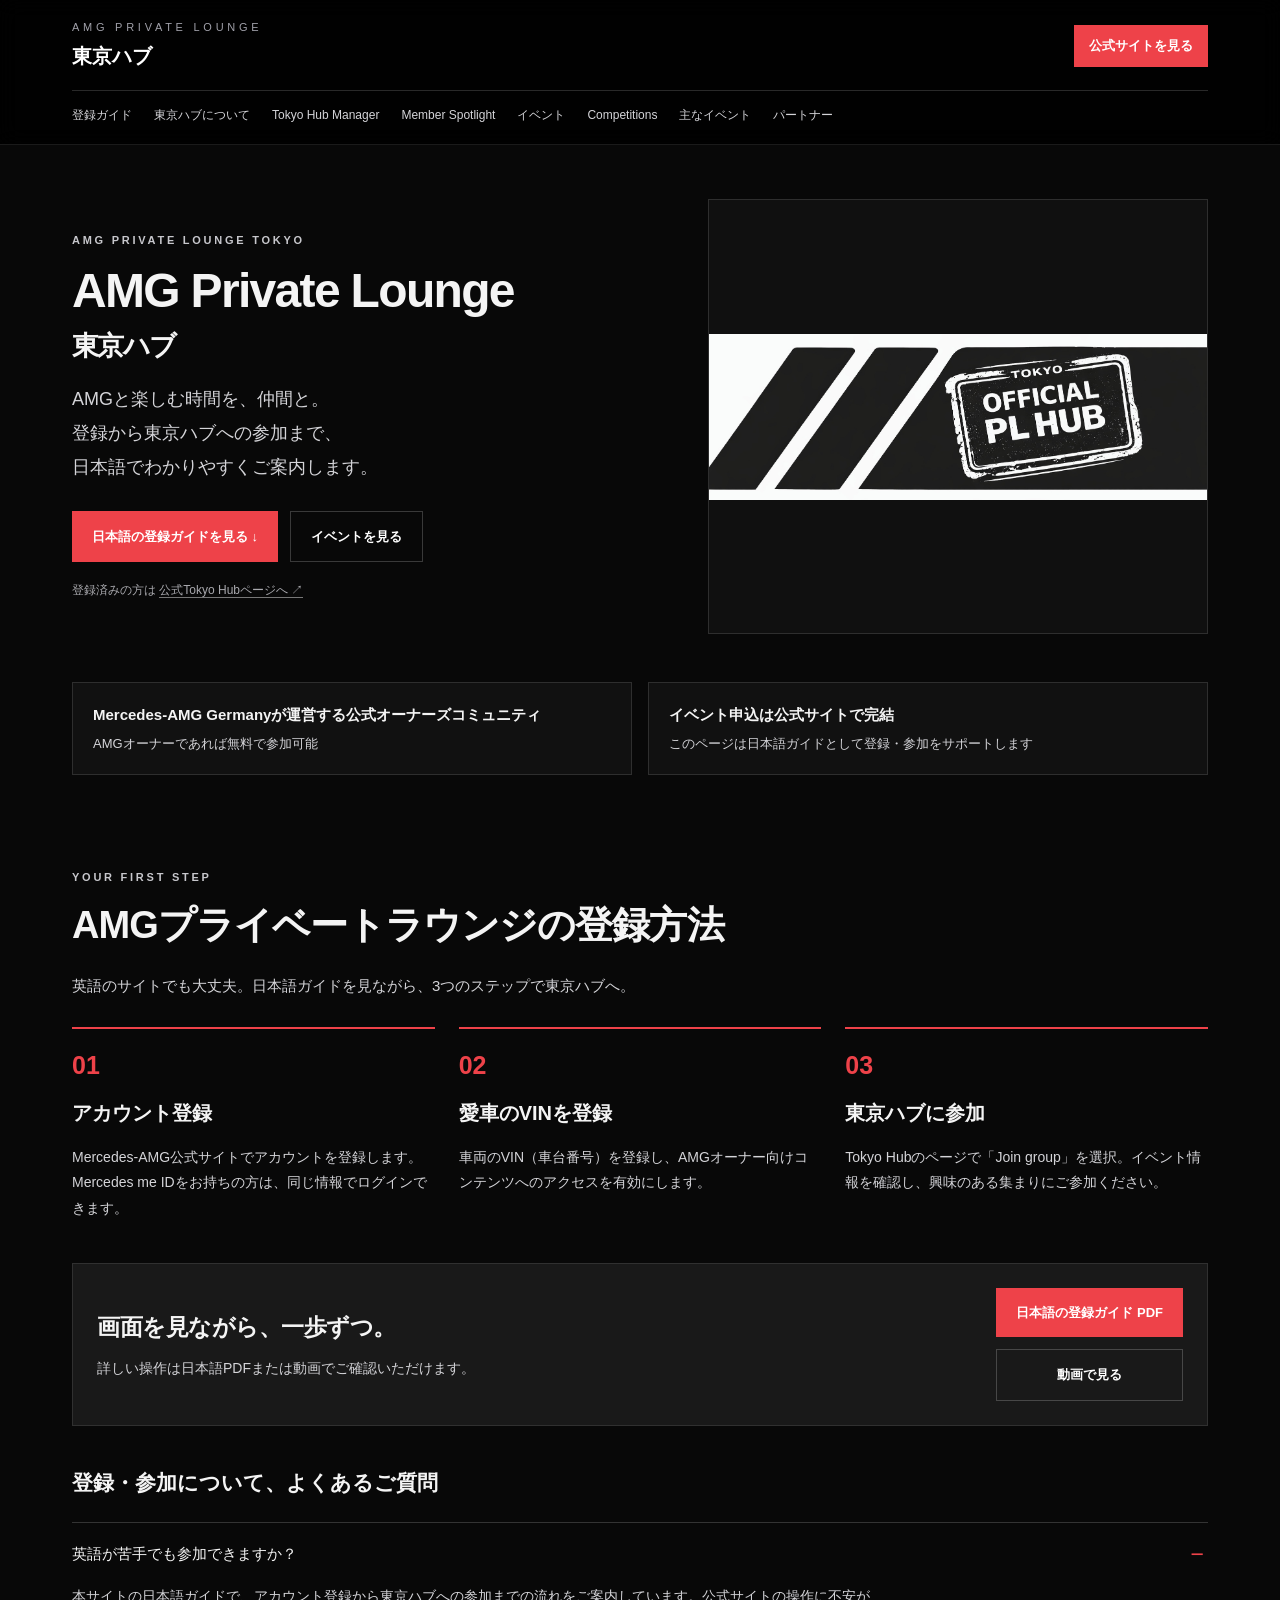
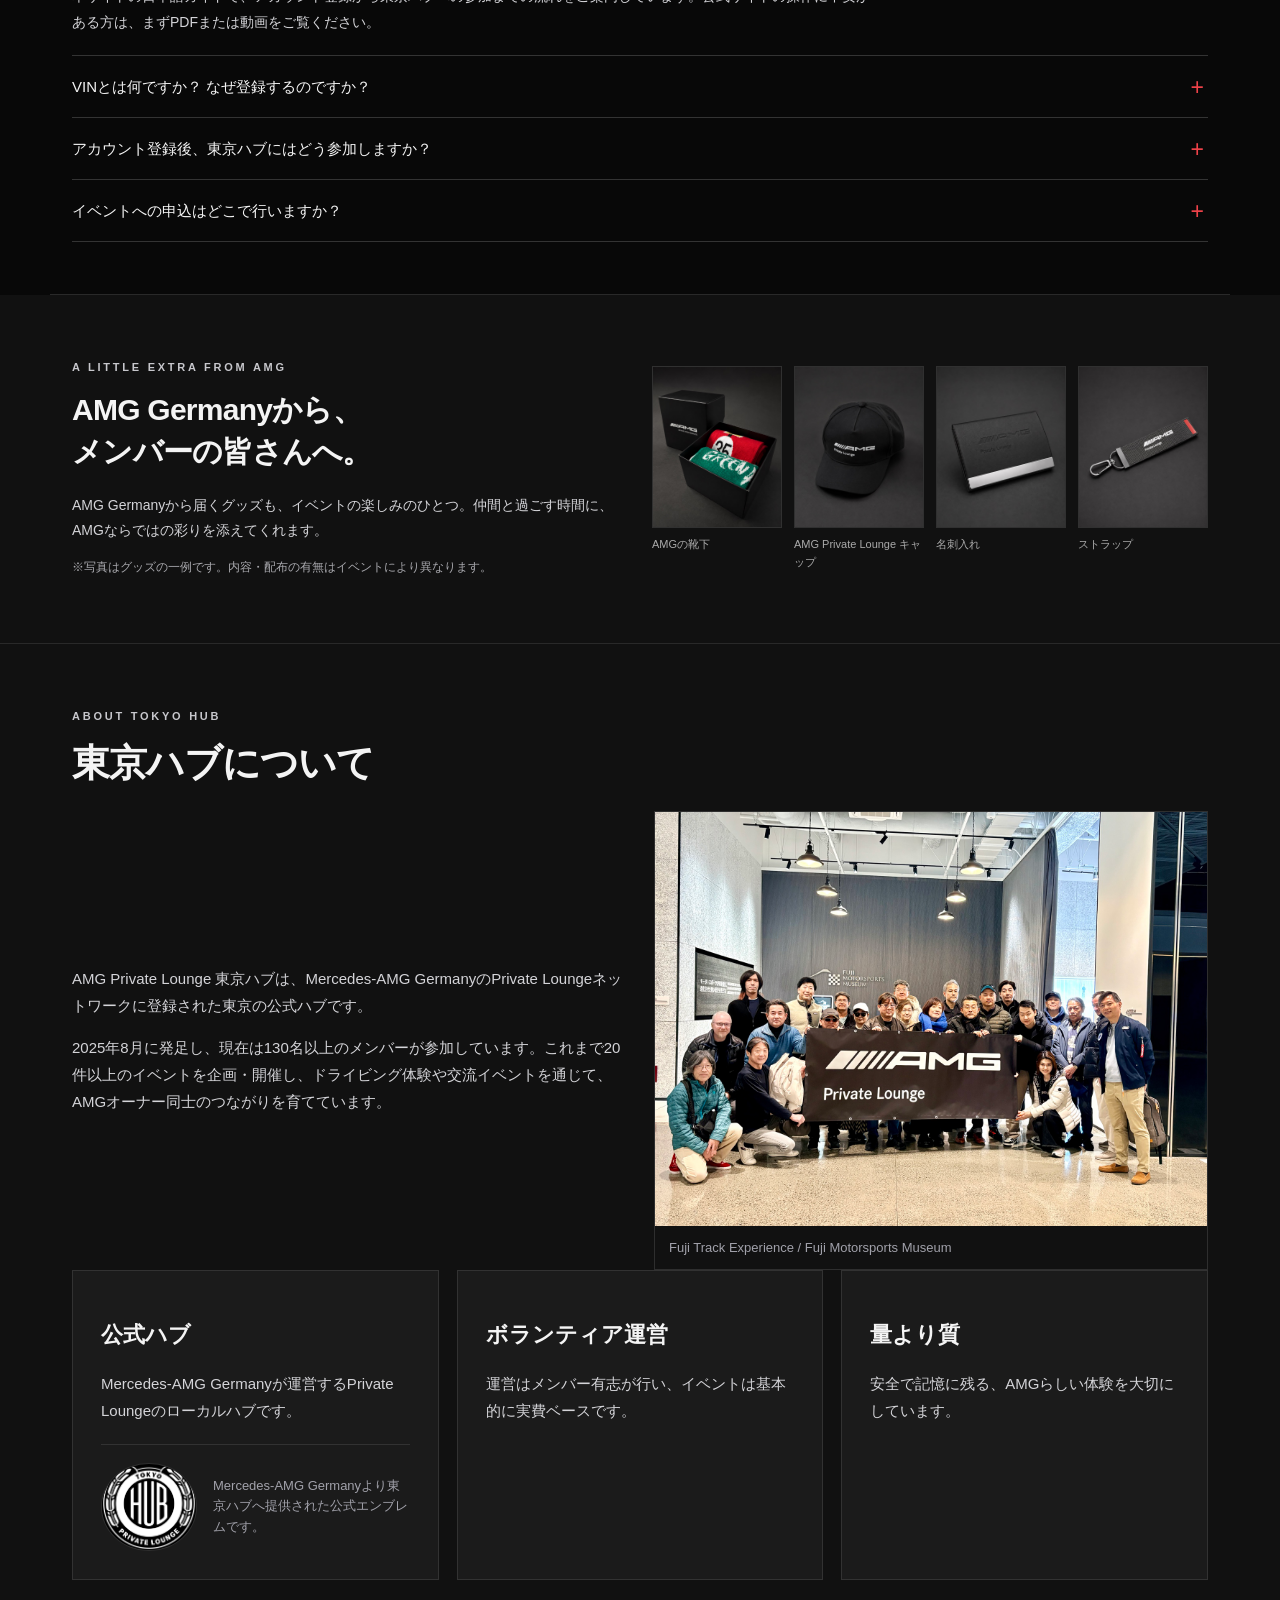
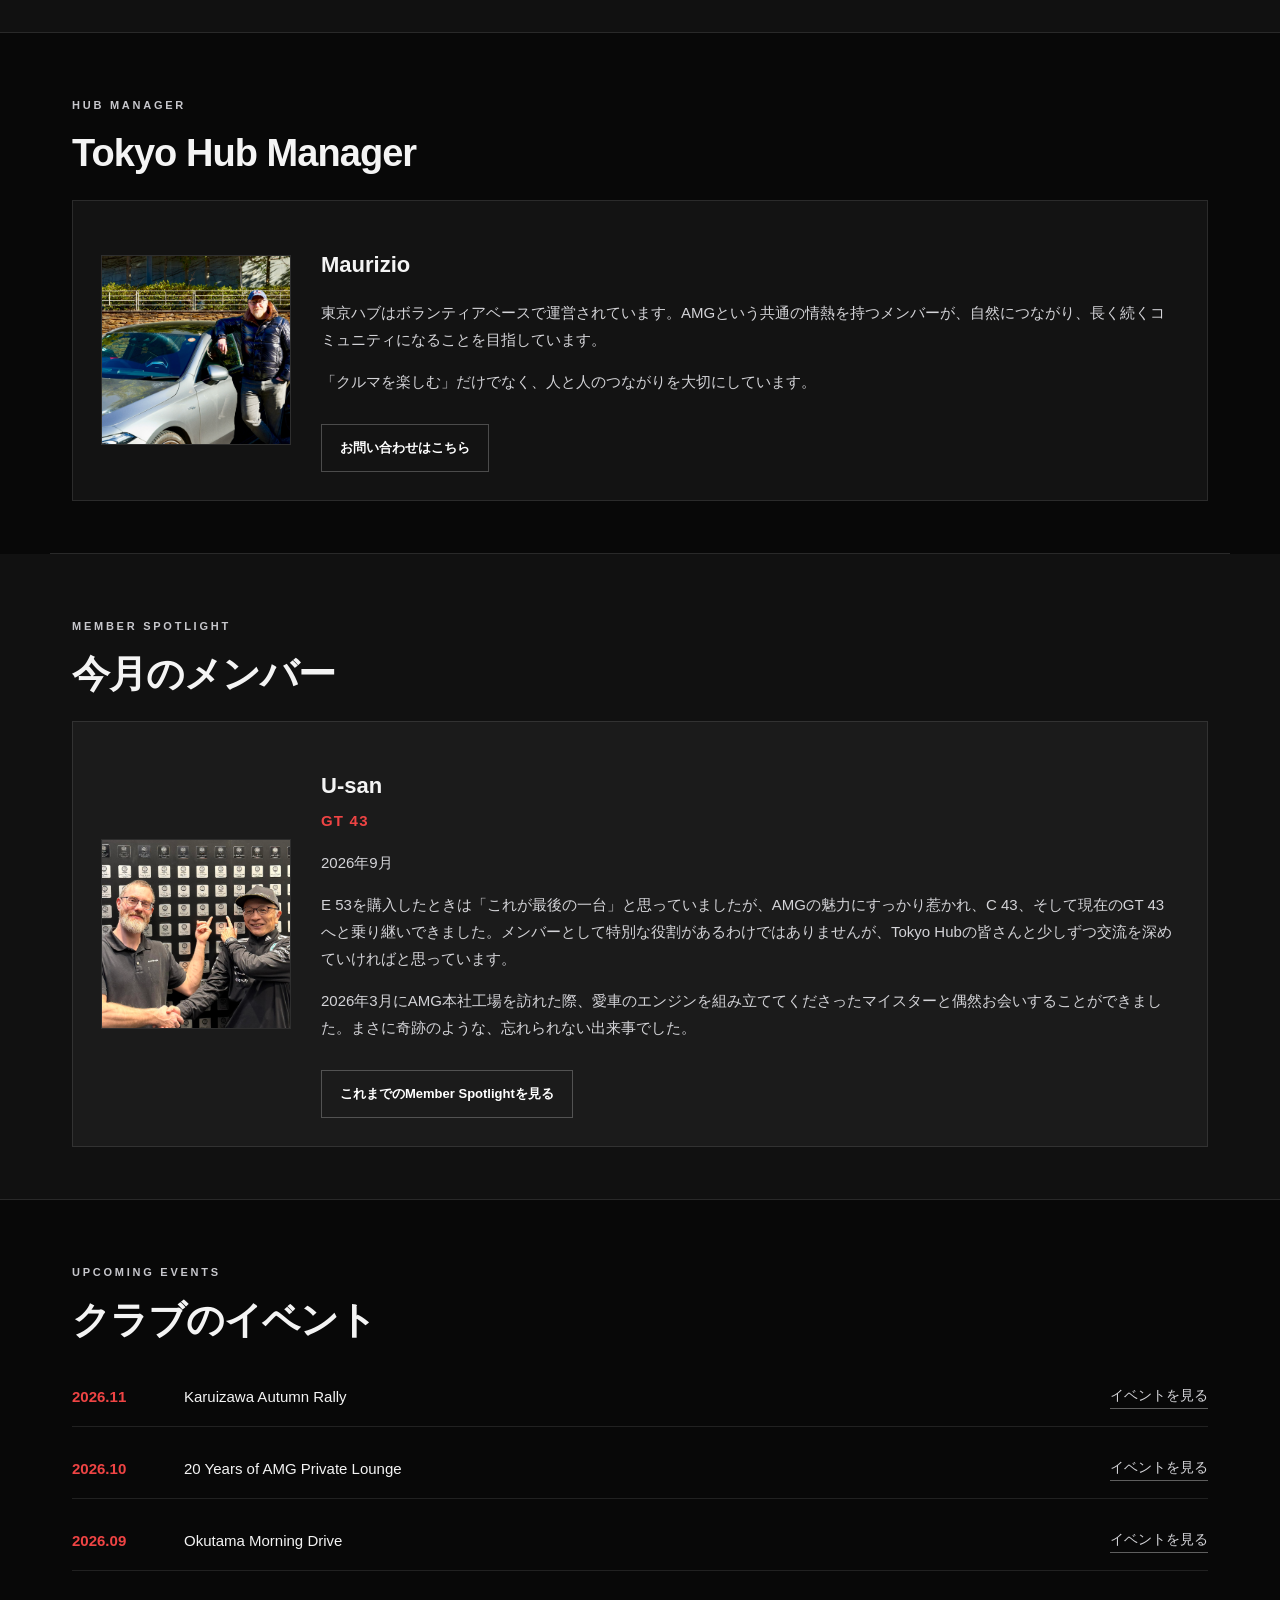
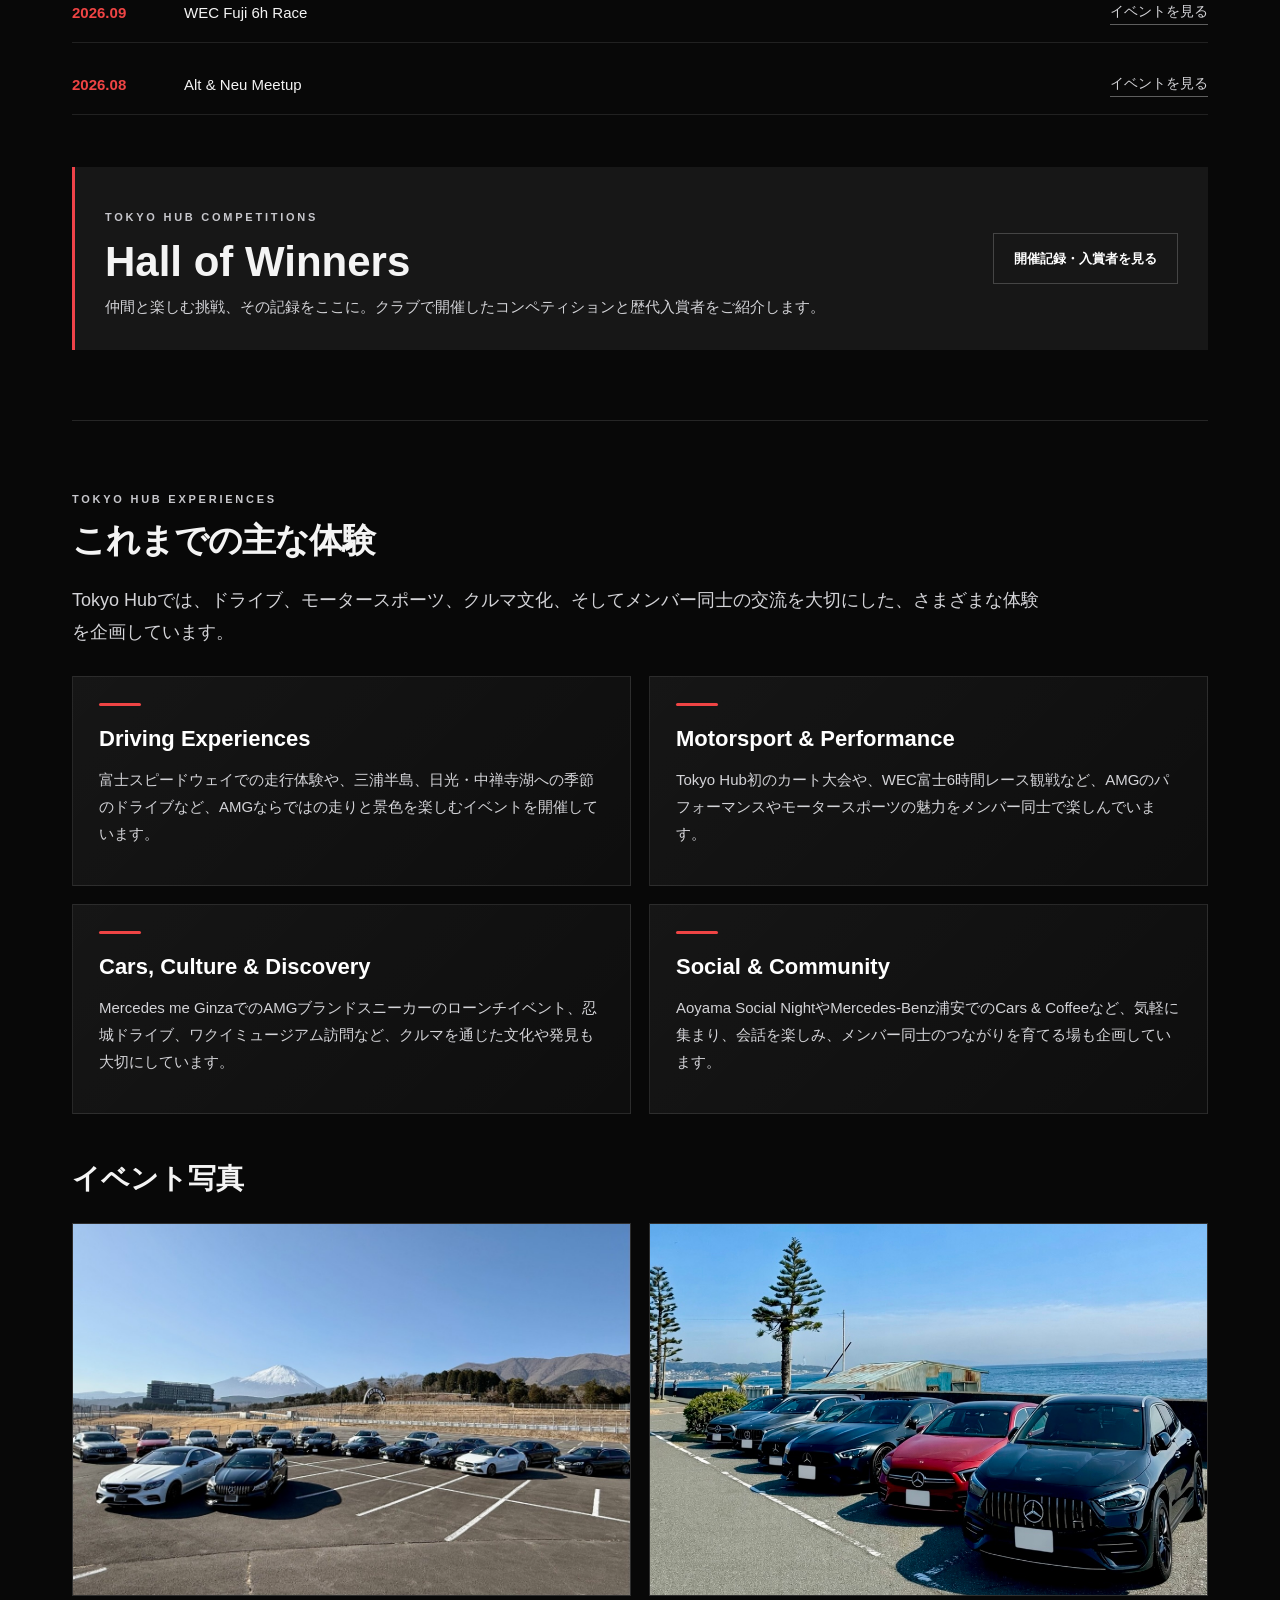
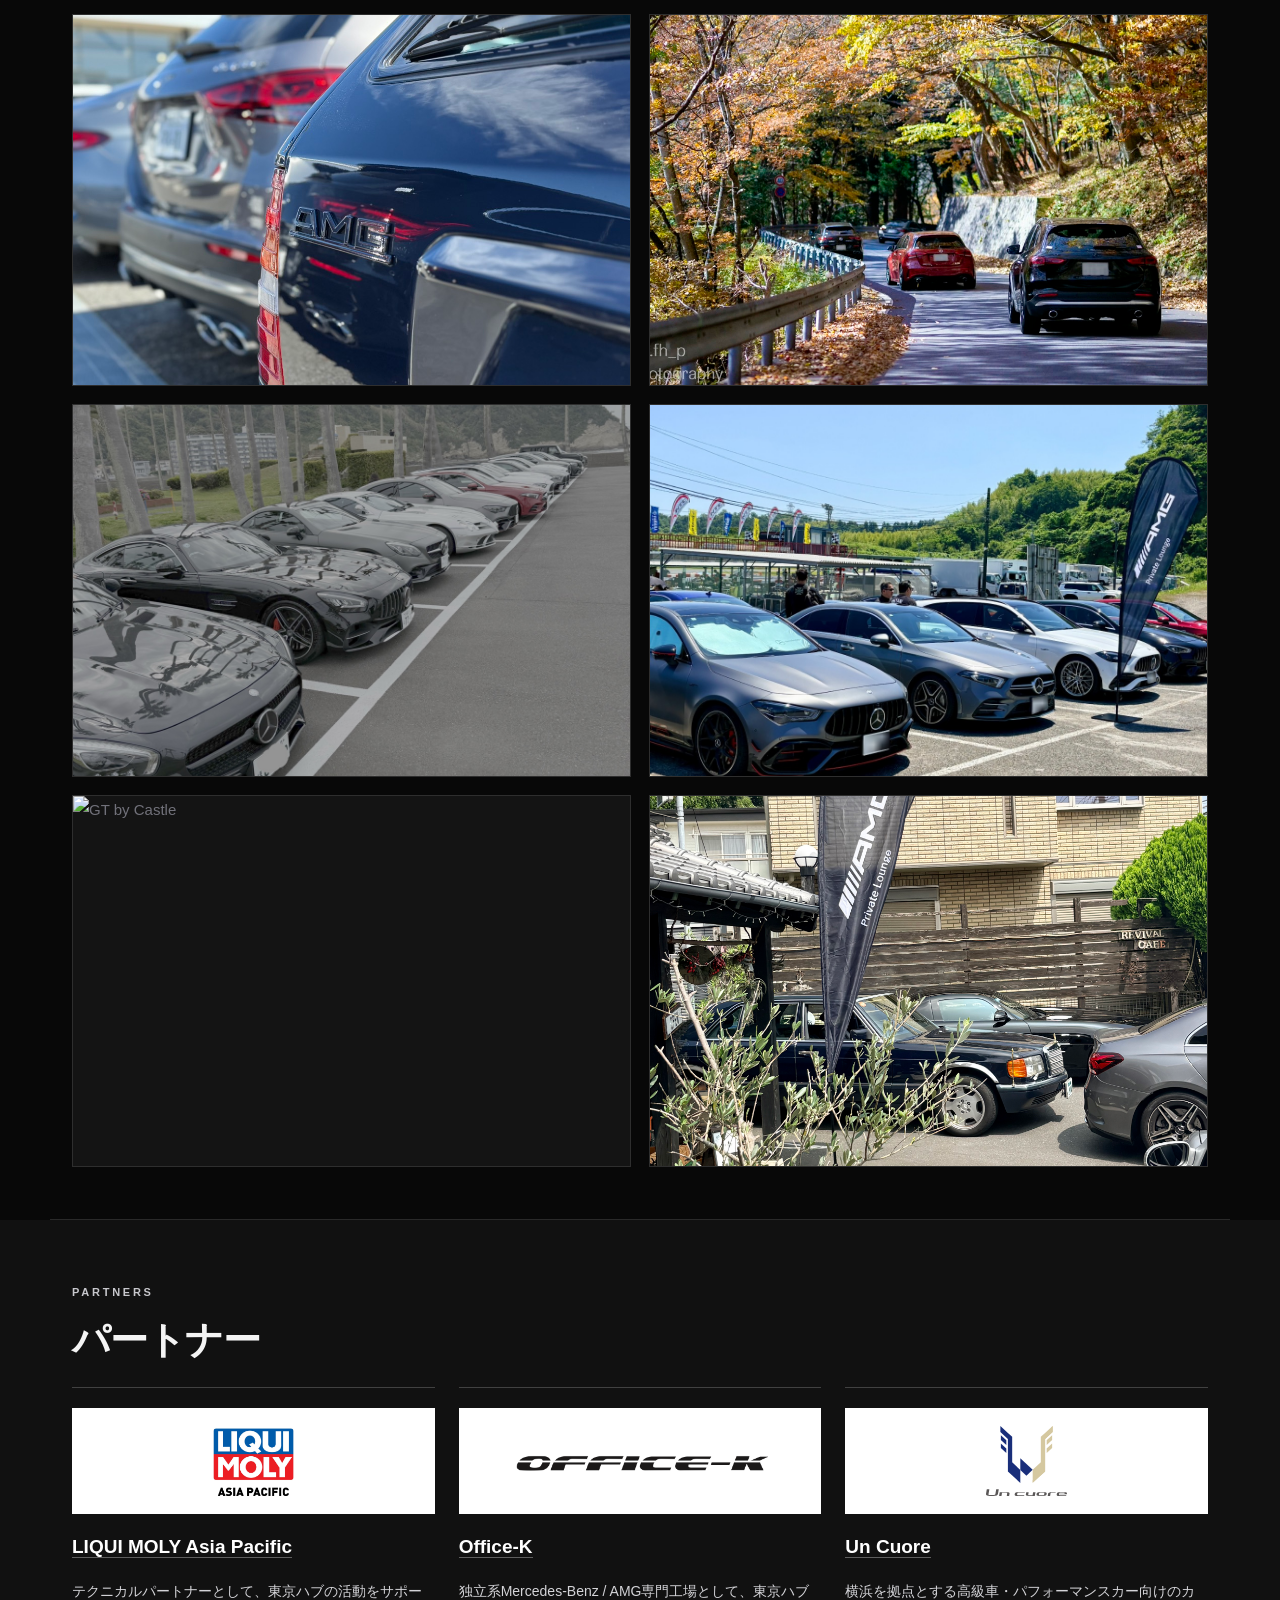
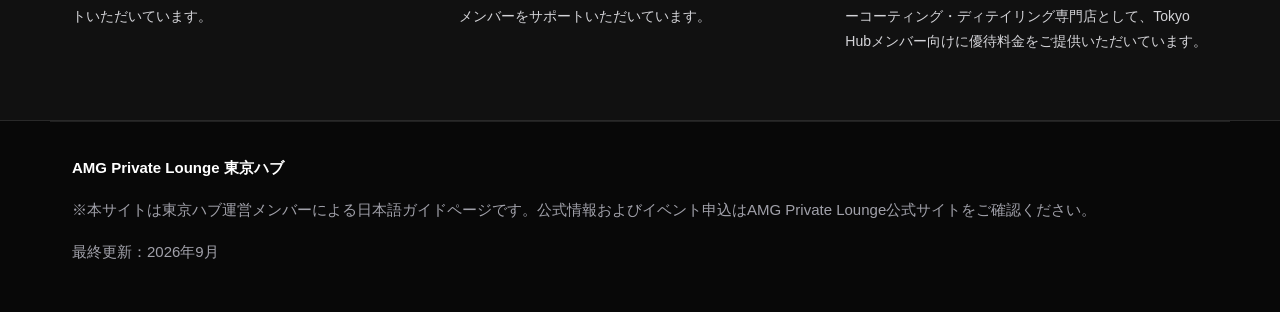
==== commit 1029e74d: "Update index.html" ====
--- a/index.html
+++ b/index.html
@@ -266,9 +266,9 @@
 <p class="eyebrow">MEMBER SPOTLIGHT</p>
 <h2>今月のメンバー</h2>
 <div class="spotlight-soon">
-<div class="photo-small image-fit"><img alt="U_san" src="assets/U-san_photo.jpg"/></div>
-<div>
-<h3>U_san</h3>
+<div class="photo-small image-fit"><img alt="U-san" src="assets/U-san_photo.jpg"/></div>
+<div>
+<h3>U-san</h3>
 <p class="spotlight-meta">GT 43</p><p class="spotlight-date">2026年9月</p>
 <p>E 53を購入したときは「これが最後の一台」と思っていましたが、AMGの魅力にすっかり惹かれ、C 43、そして現在のGT 43へと乗り継いできました。メンバーとして特別な役割があるわけではありませんが、Tokyo Hubの皆さんと少しずつ交流を深めていければと思っています。</p>
 <p>2026年3月にAMG本社工場を訪れた際、愛車のエンジンを組み立ててくださったマイスターと偶然お会いすることができました。まさに奇跡のような、忘れられない出来事でした。</p>
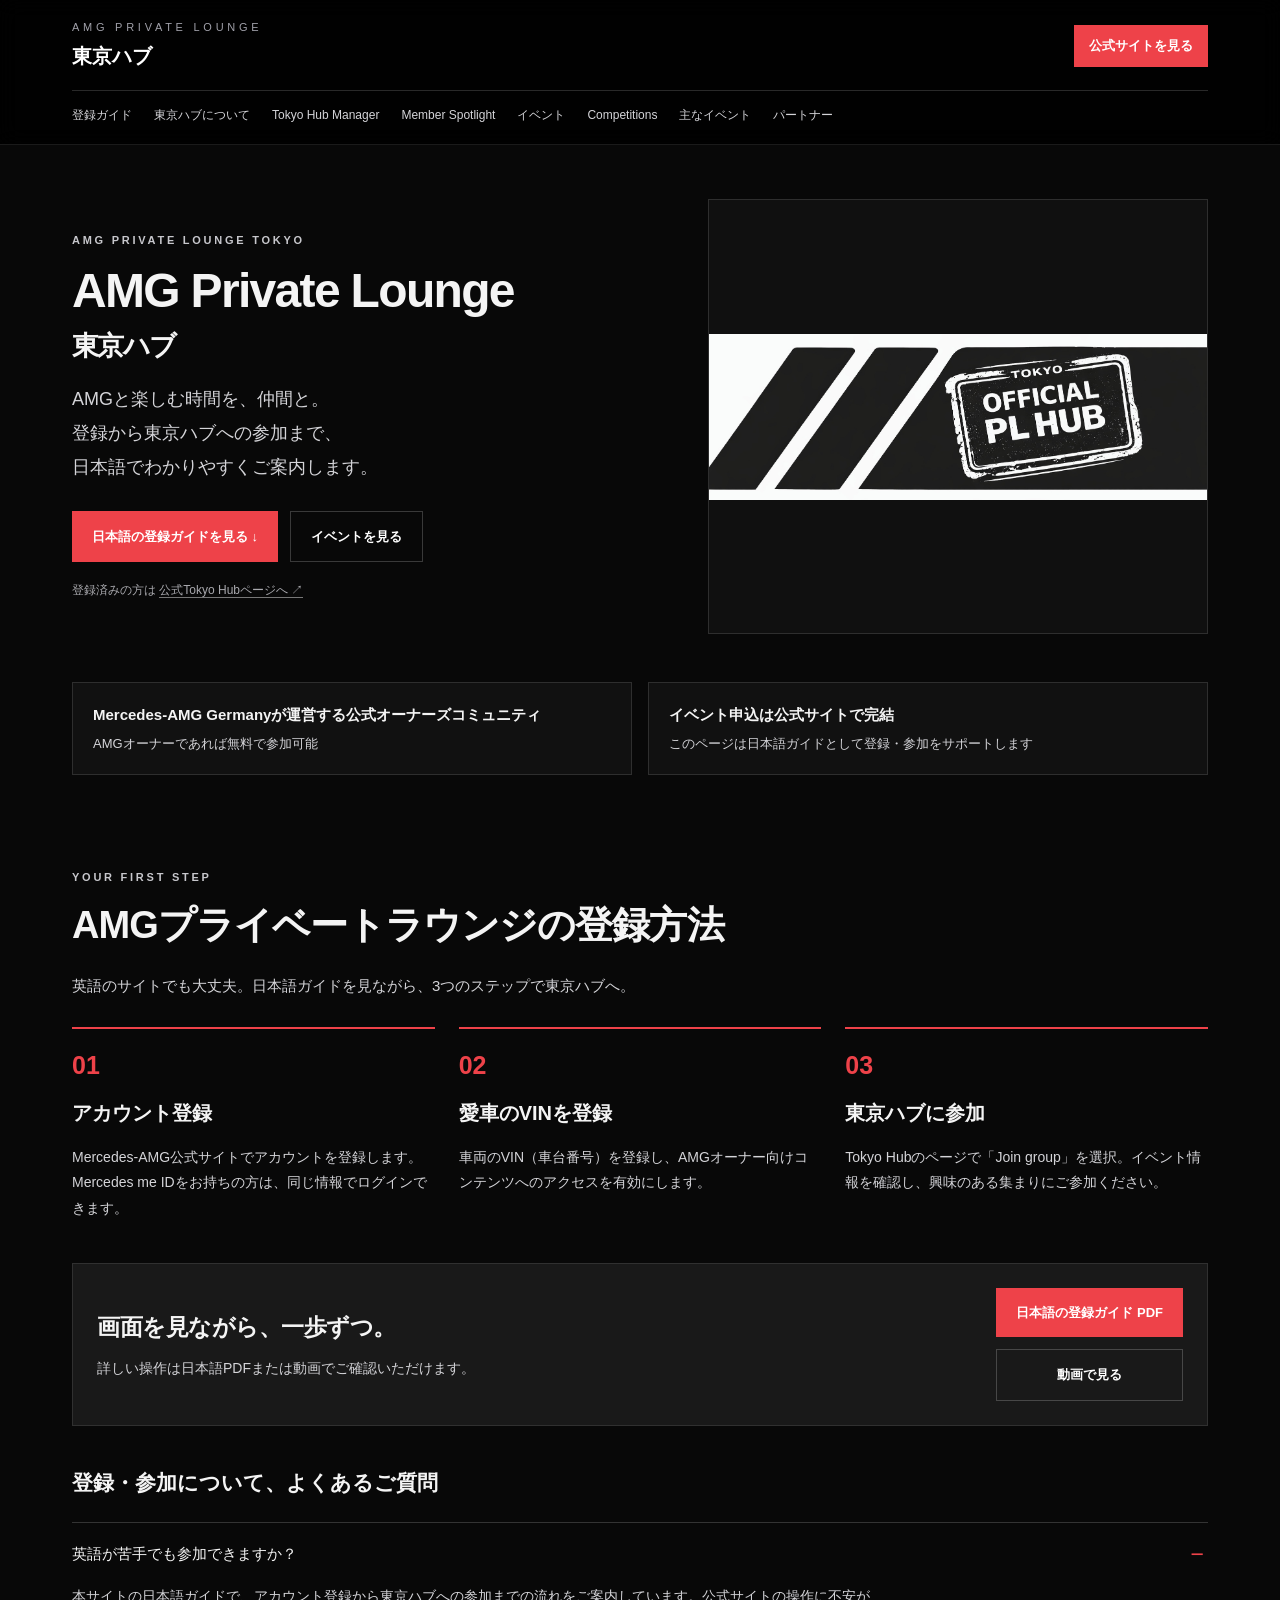
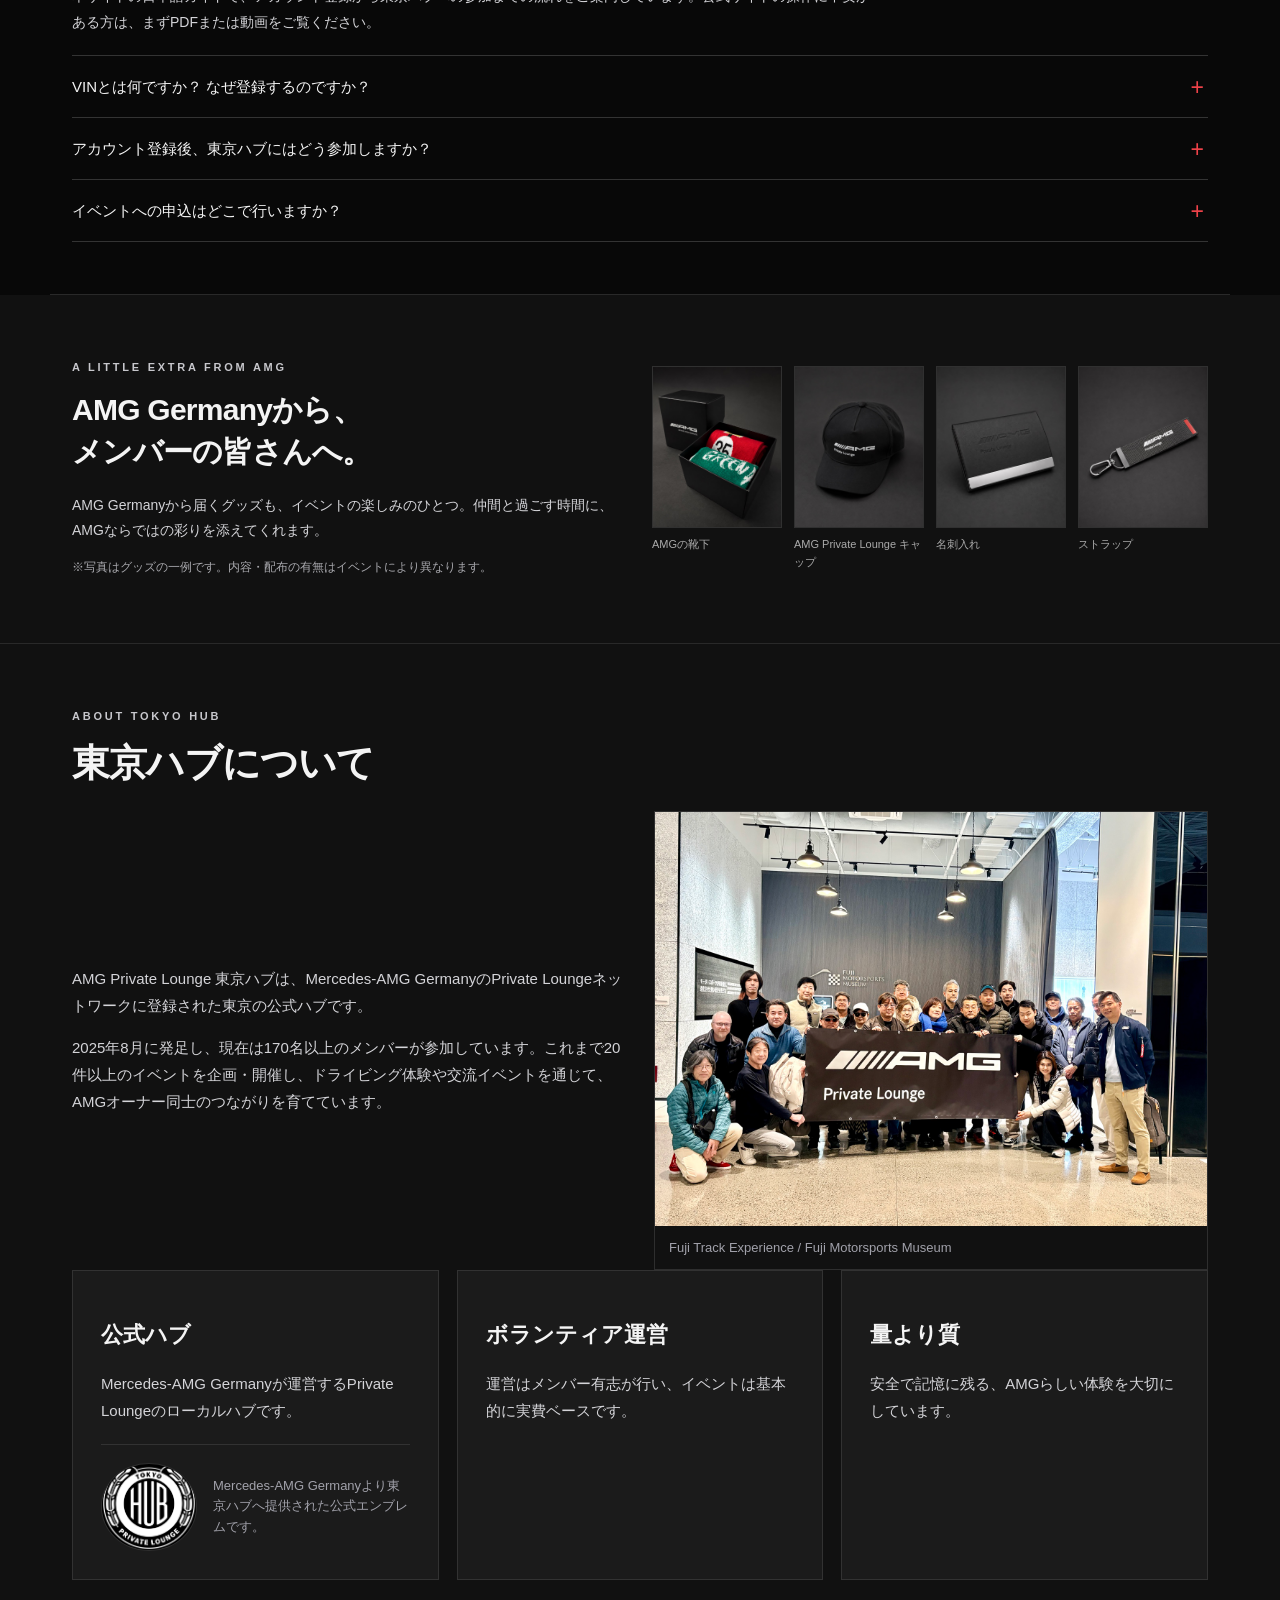
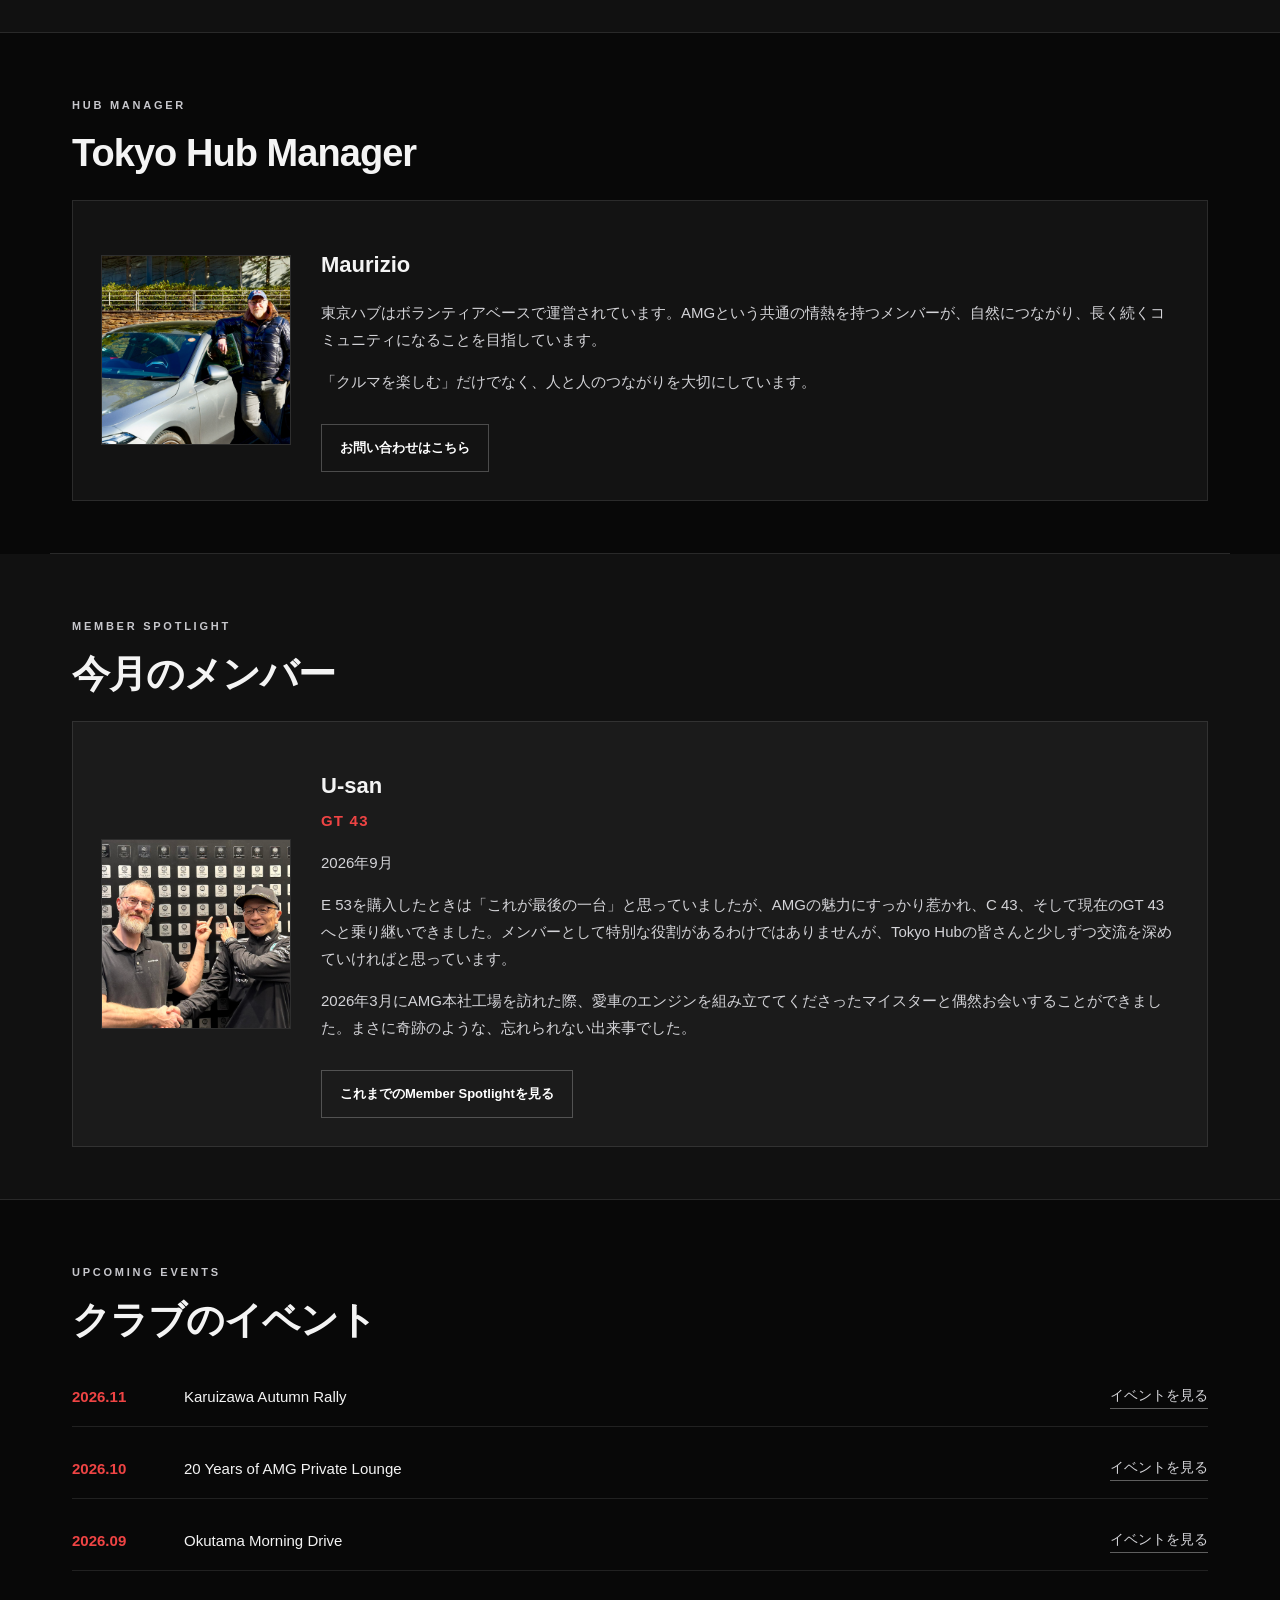
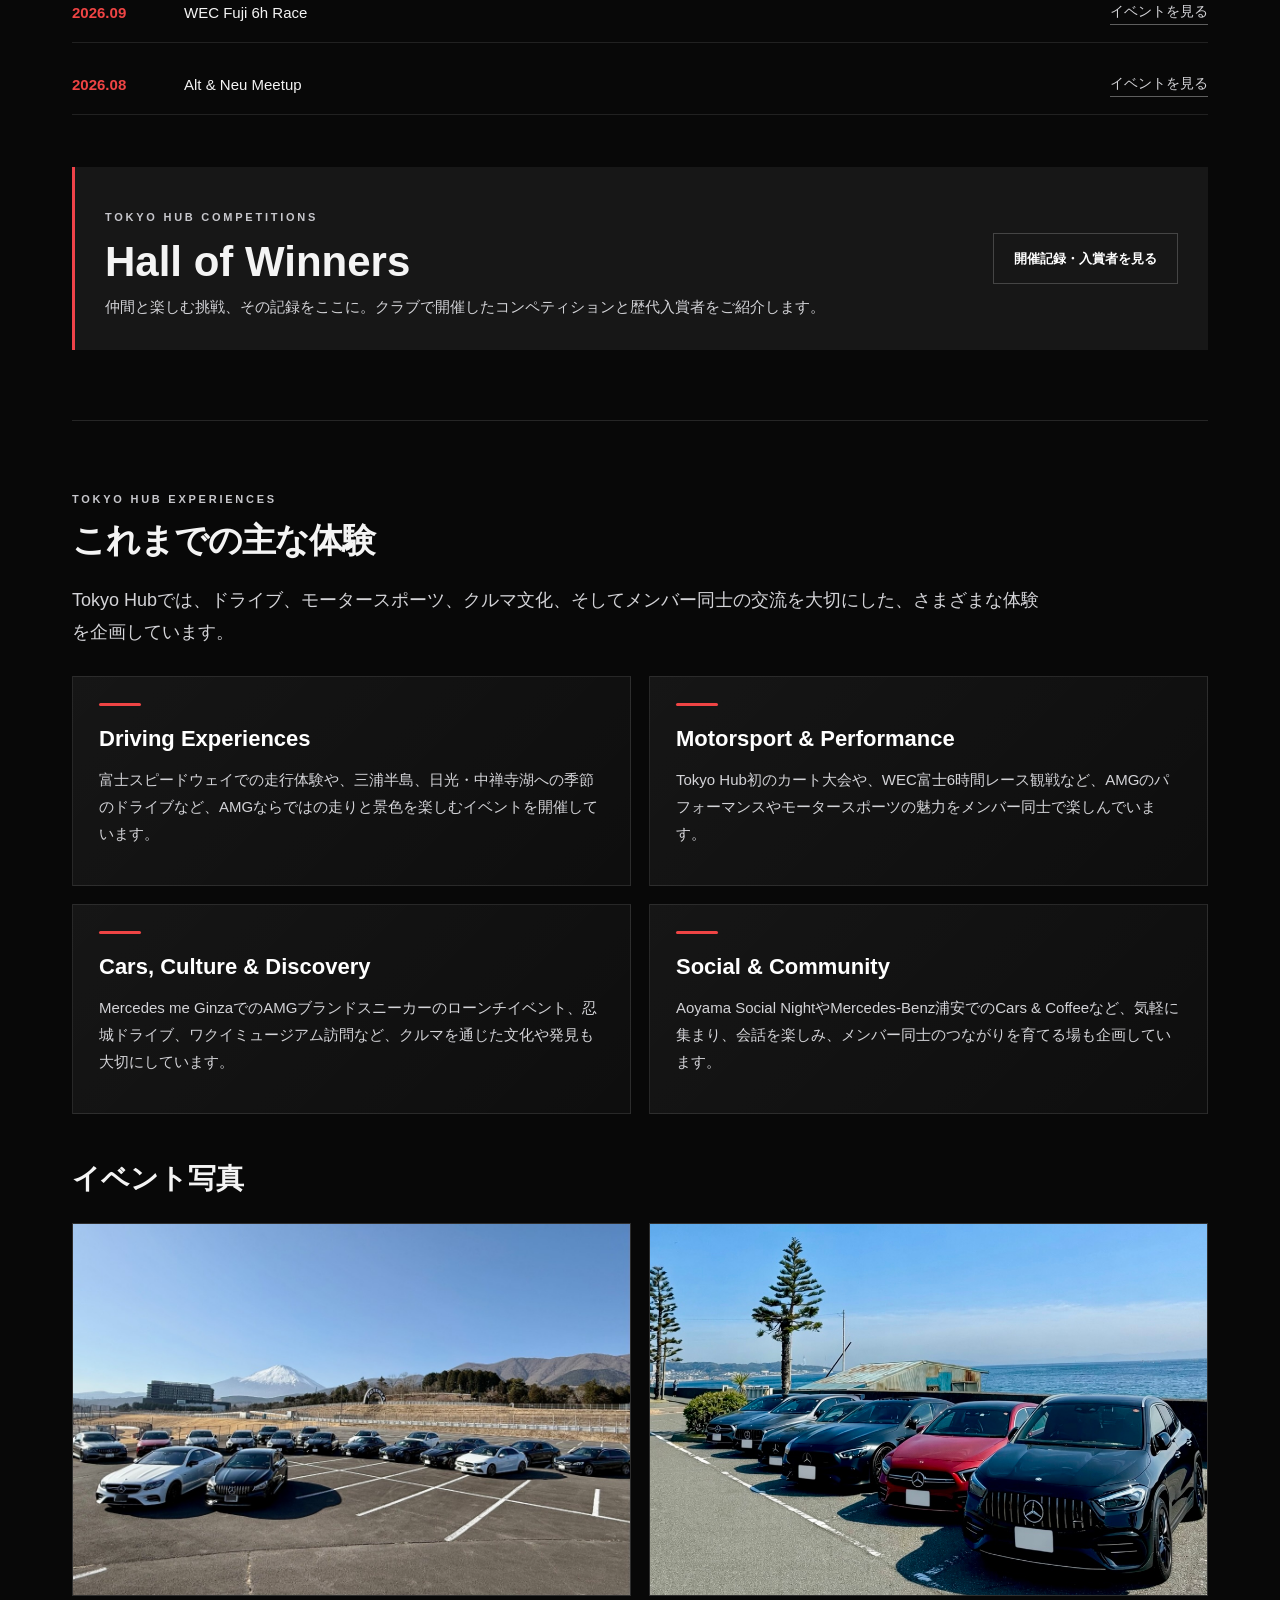
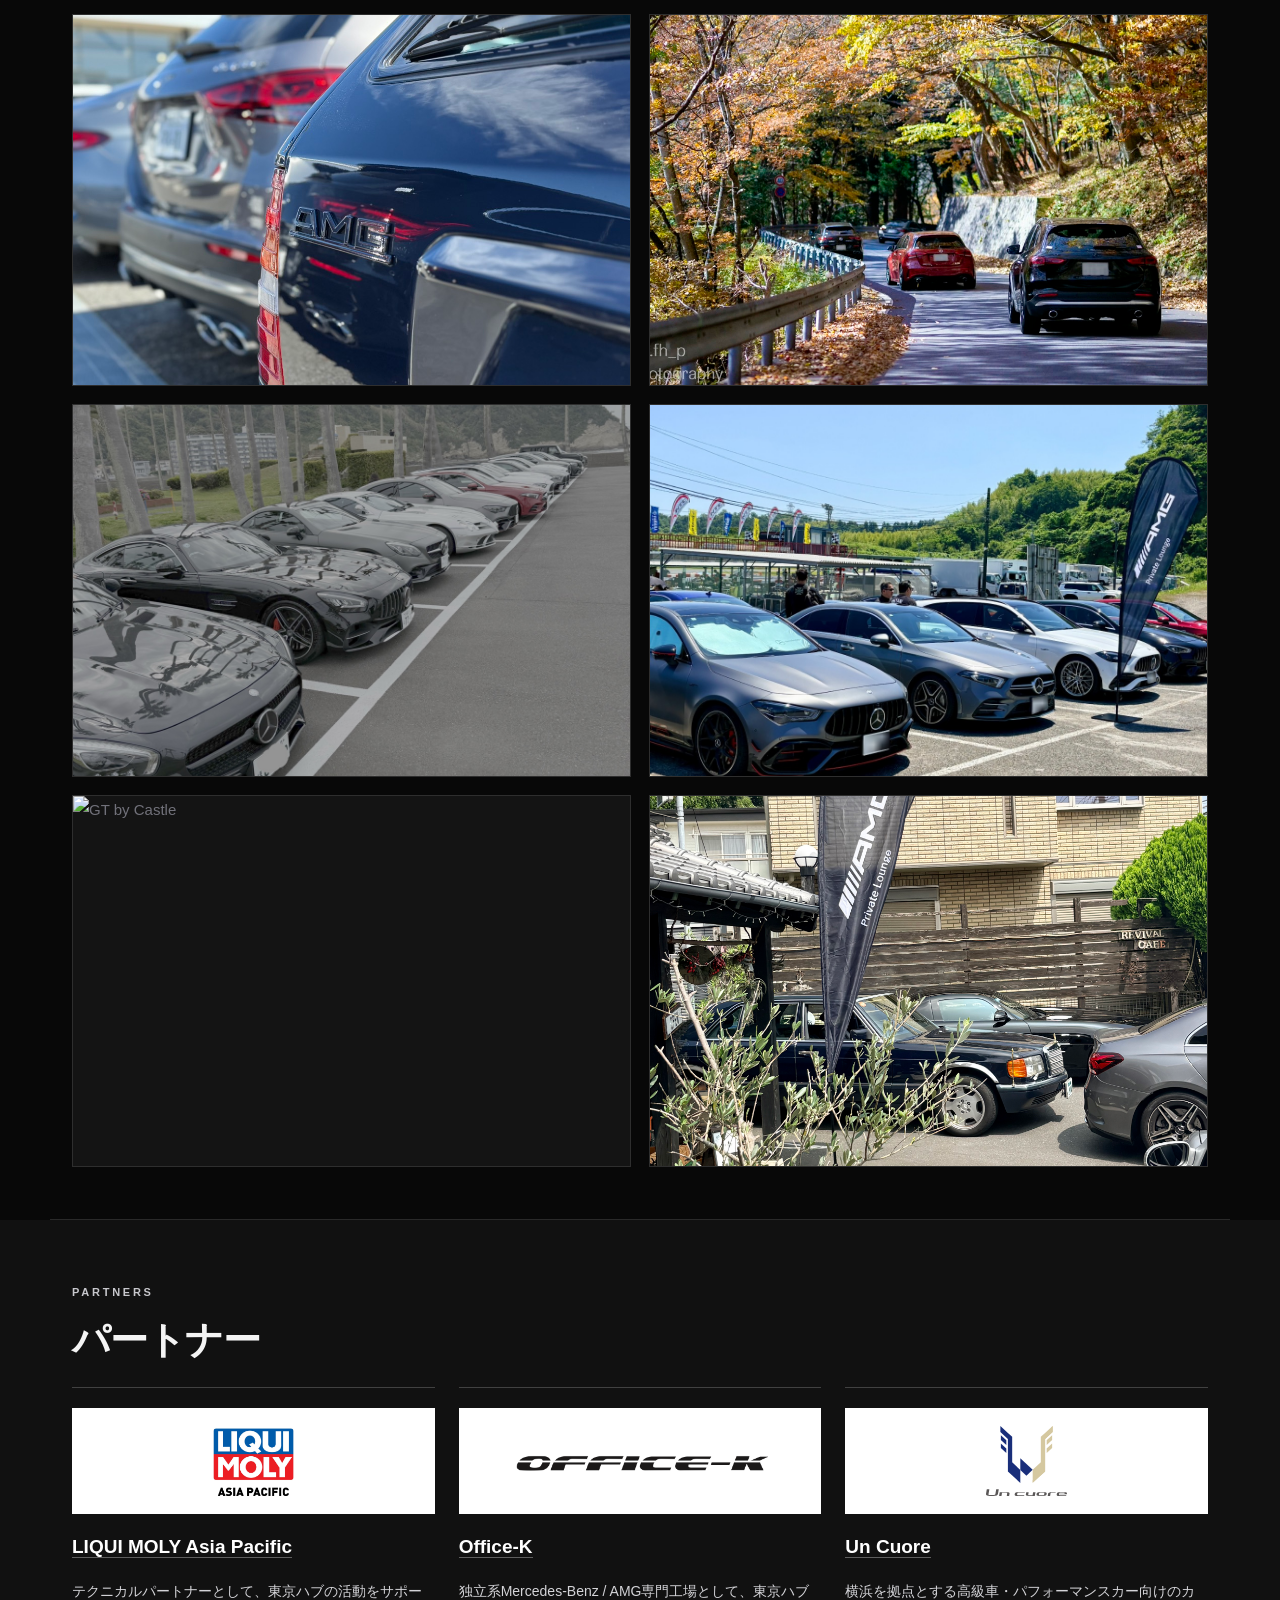
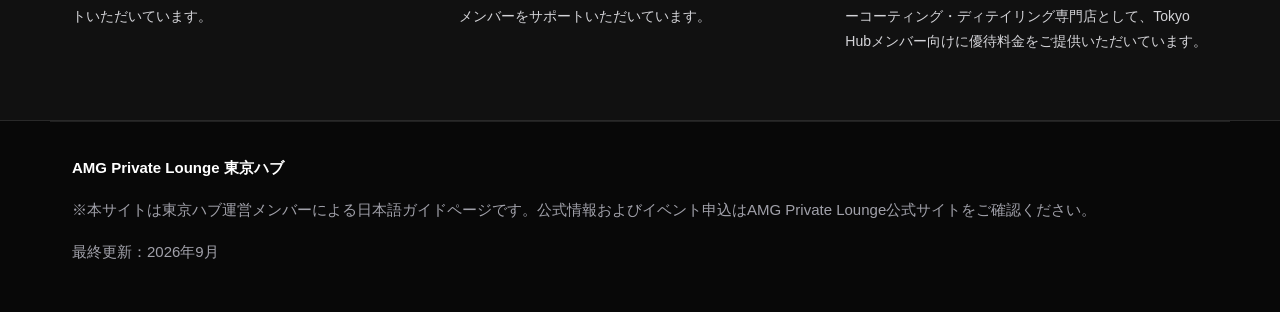
==== commit 281d330f: "Update index.html" ====
--- a/index.html
+++ b/index.html
@@ -232,7 +232,7 @@
 <div class="grid-two">
 <div>
 <p>AMG Private Lounge 東京ハブは、Mercedes-AMG GermanyのPrivate Loungeネットワークに登録された東京の公式ハブです。</p>
-<p>2025年8月に発足し、現在は130名以上のメンバーが参加しています。これまで20件以上のイベントを企画・開催し、ドライビング体験や交流イベントを通じて、AMGオーナー同士のつながりを育てています。</p>
+<p>2025年8月に発足し、現在は170名以上のメンバーが参加しています。これまで20件以上のイベントを企画・開催し、ドライビング体験や交流イベントを通じて、AMGオーナー同士のつながりを育てています。</p>
 </div>
 <figure class="image-card"><img alt="Fuji Motorsports Museum group photo" src="assets/group-photo-fuji-museum.jpeg"/><figcaption>Fuji Track Experience / Fuji Motorsports Museum</figcaption></figure>
 </div>
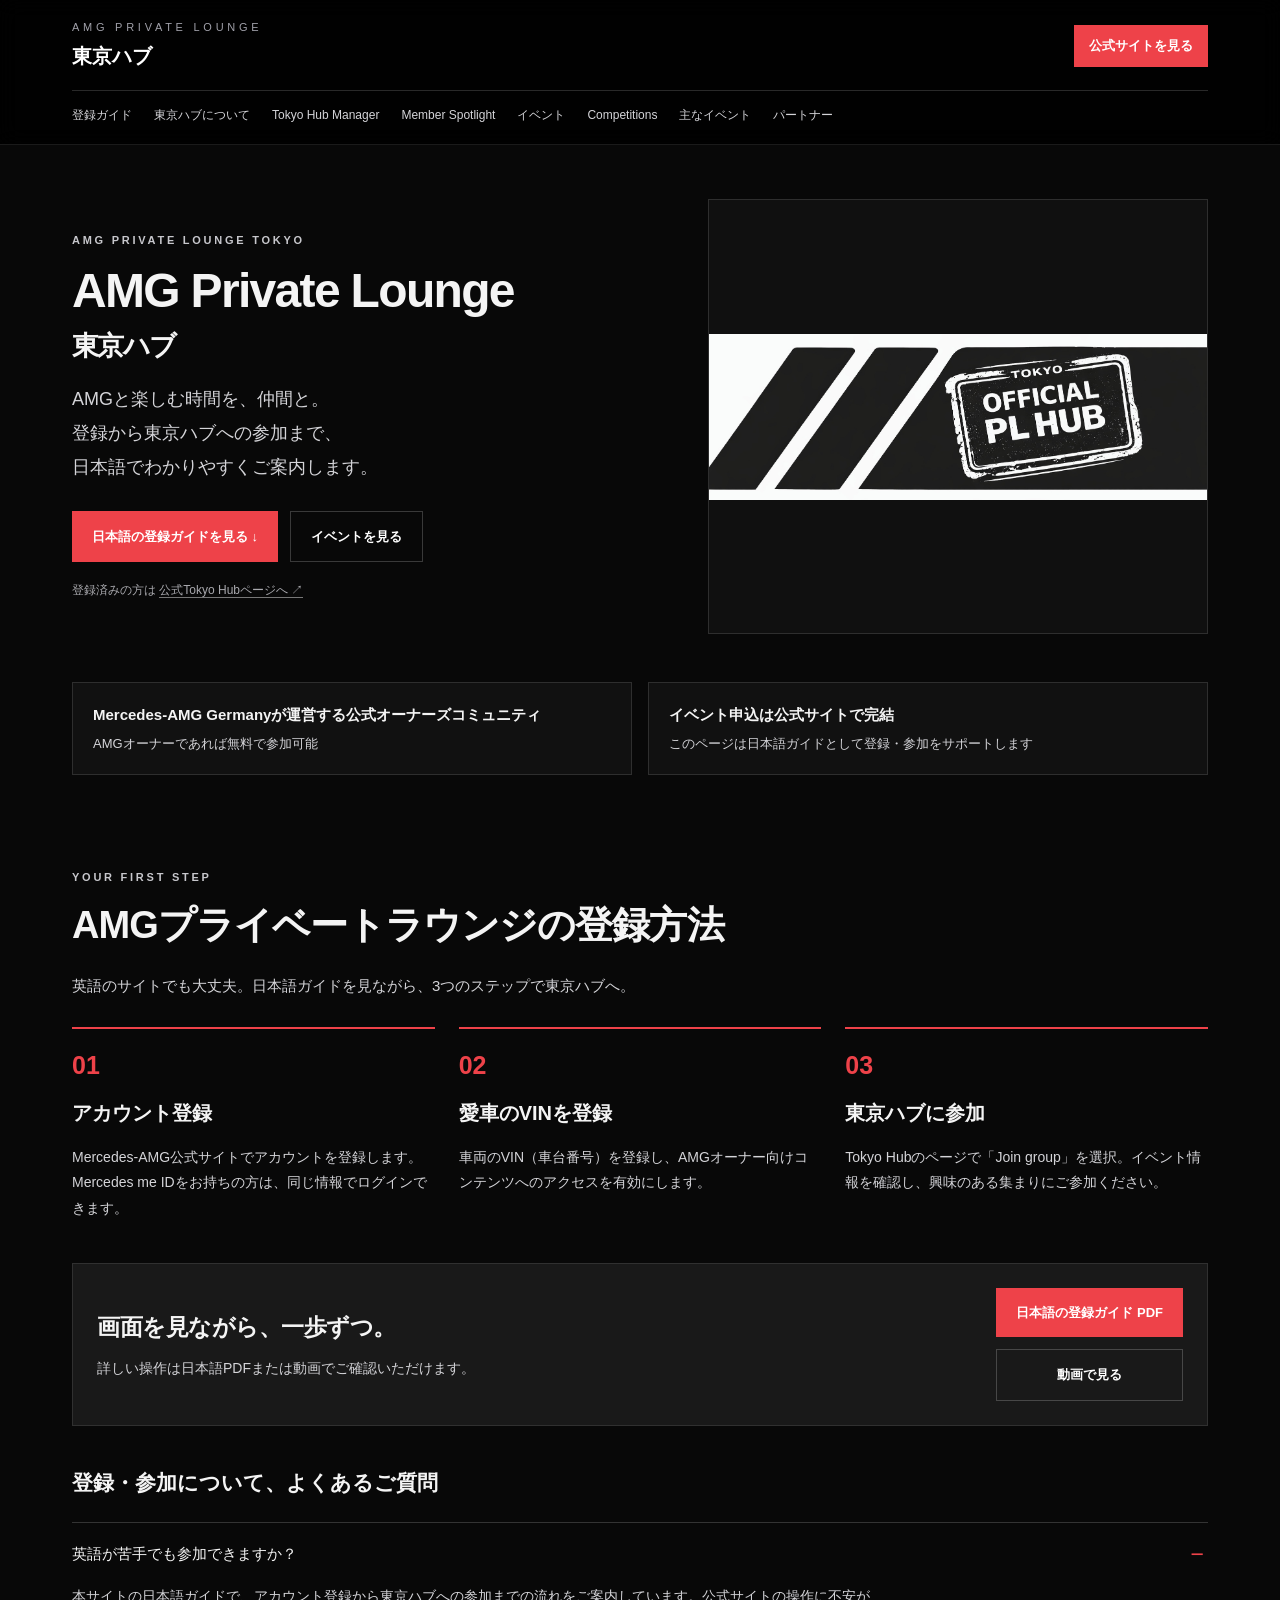
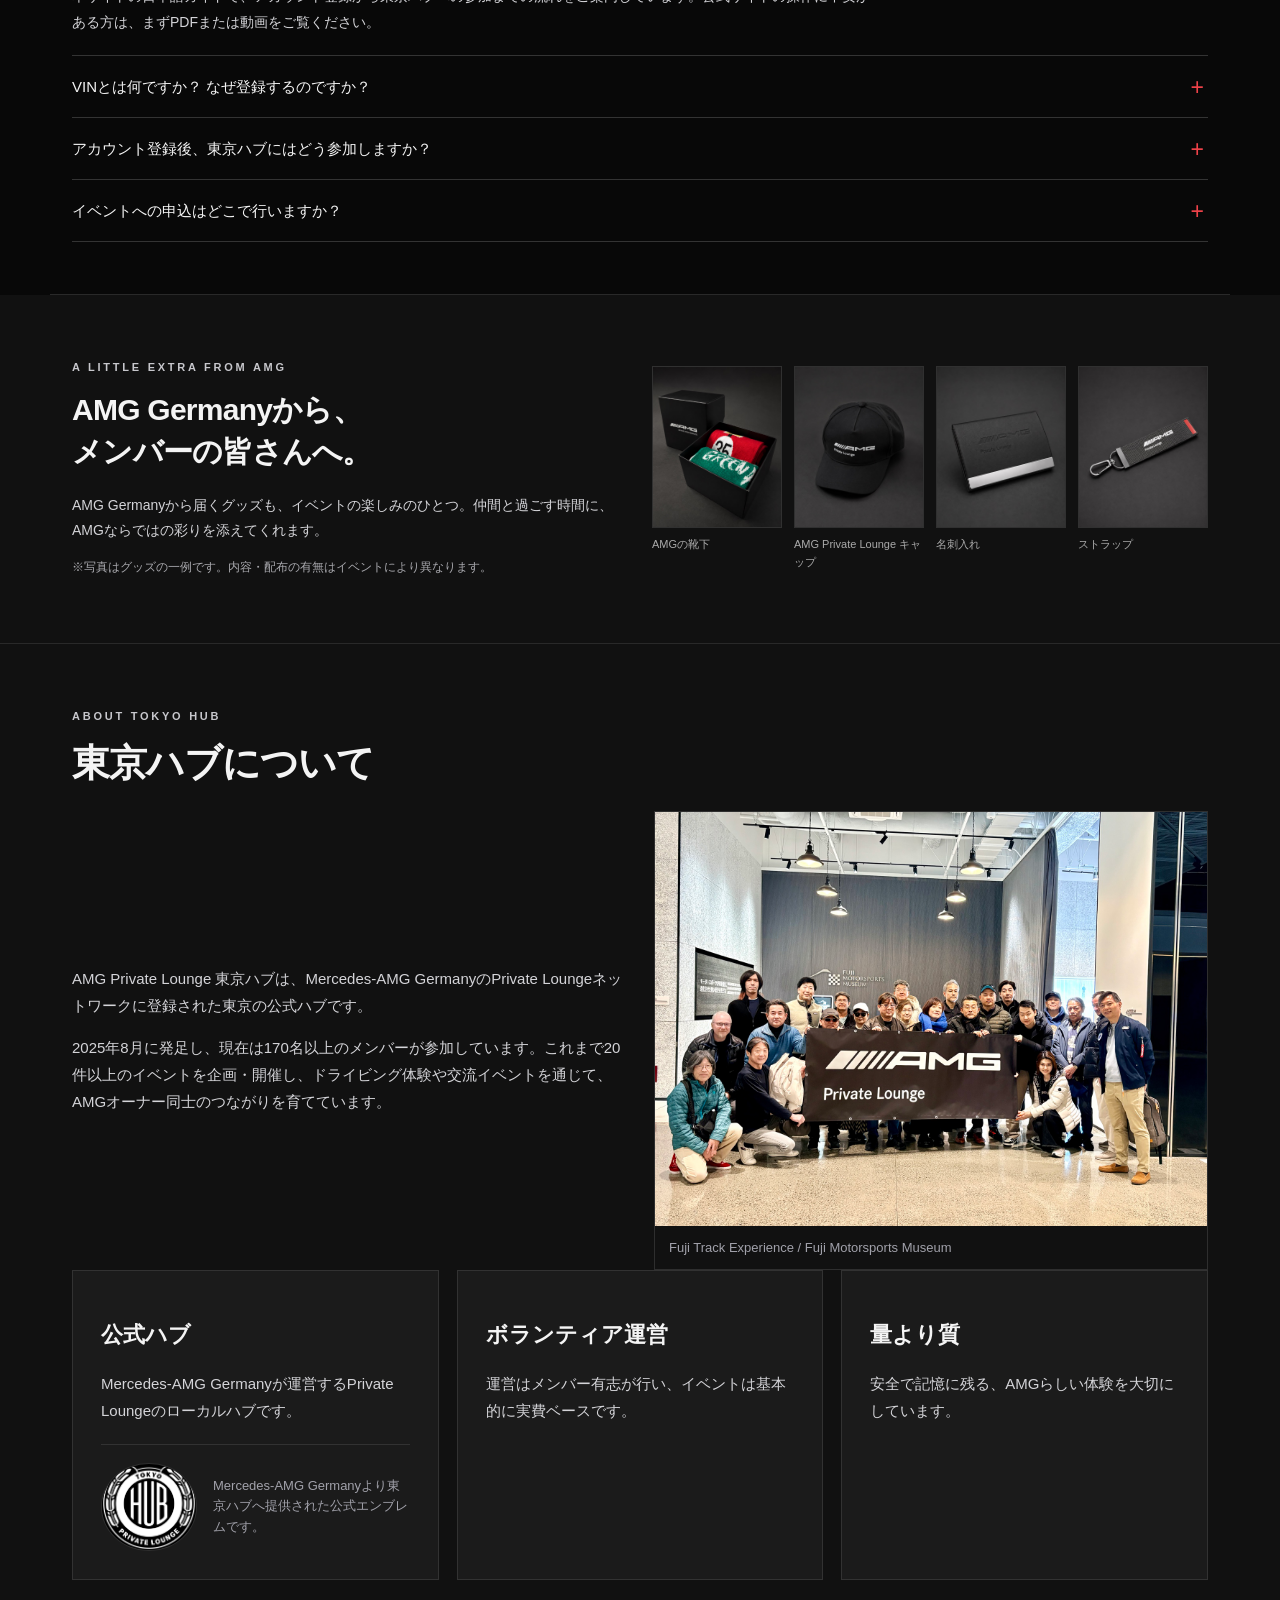
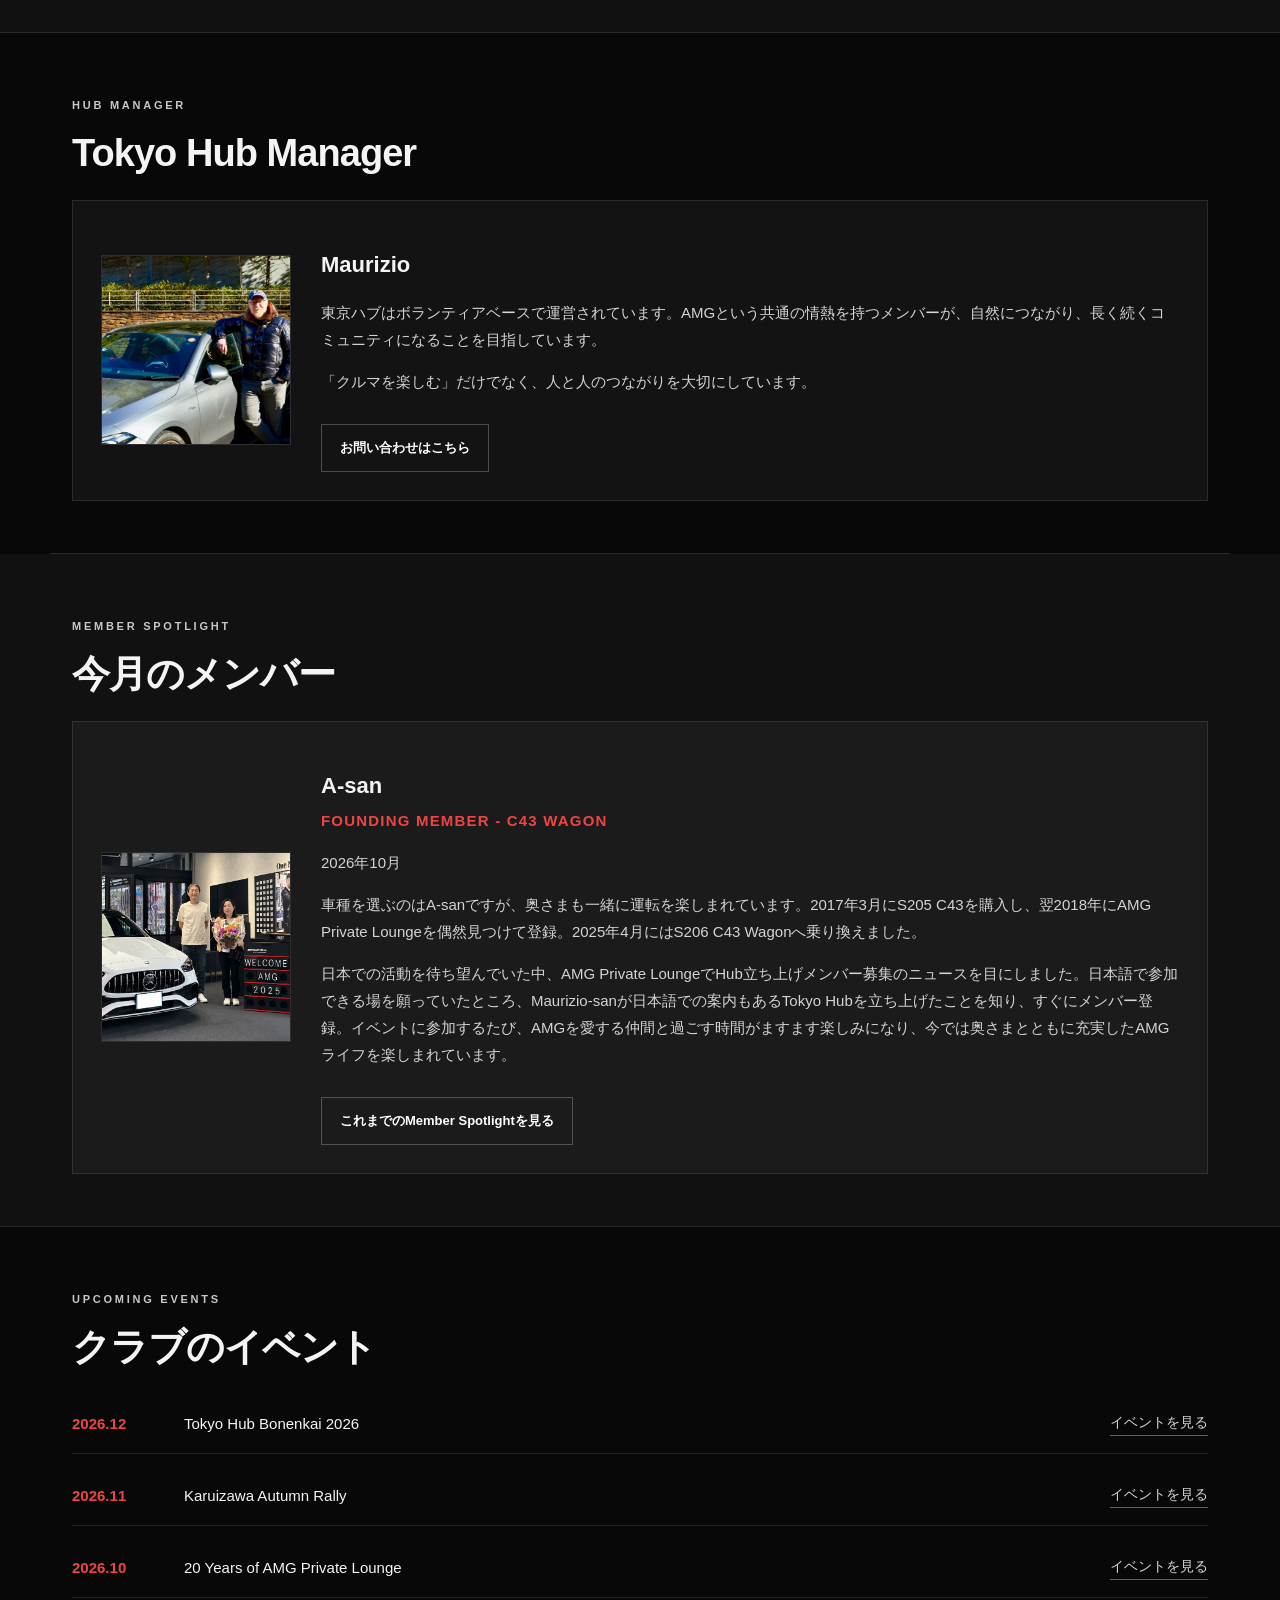
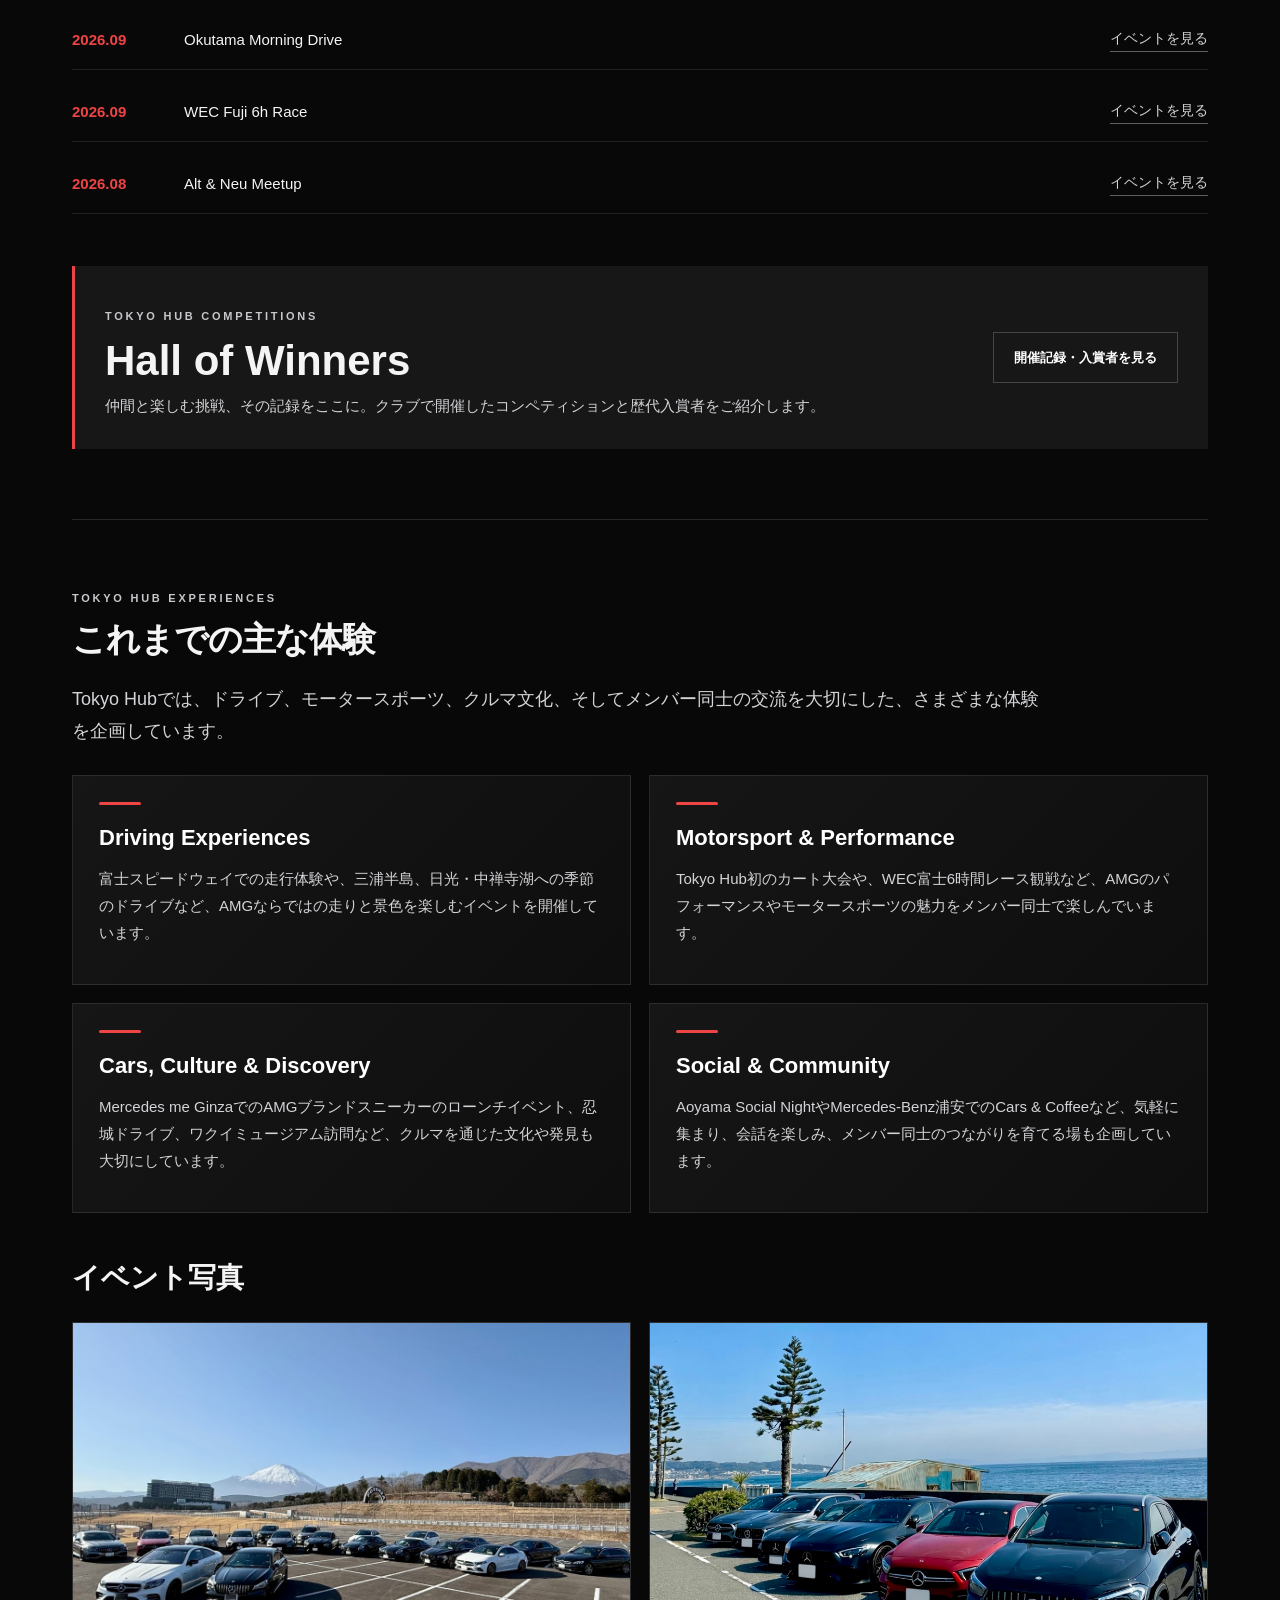
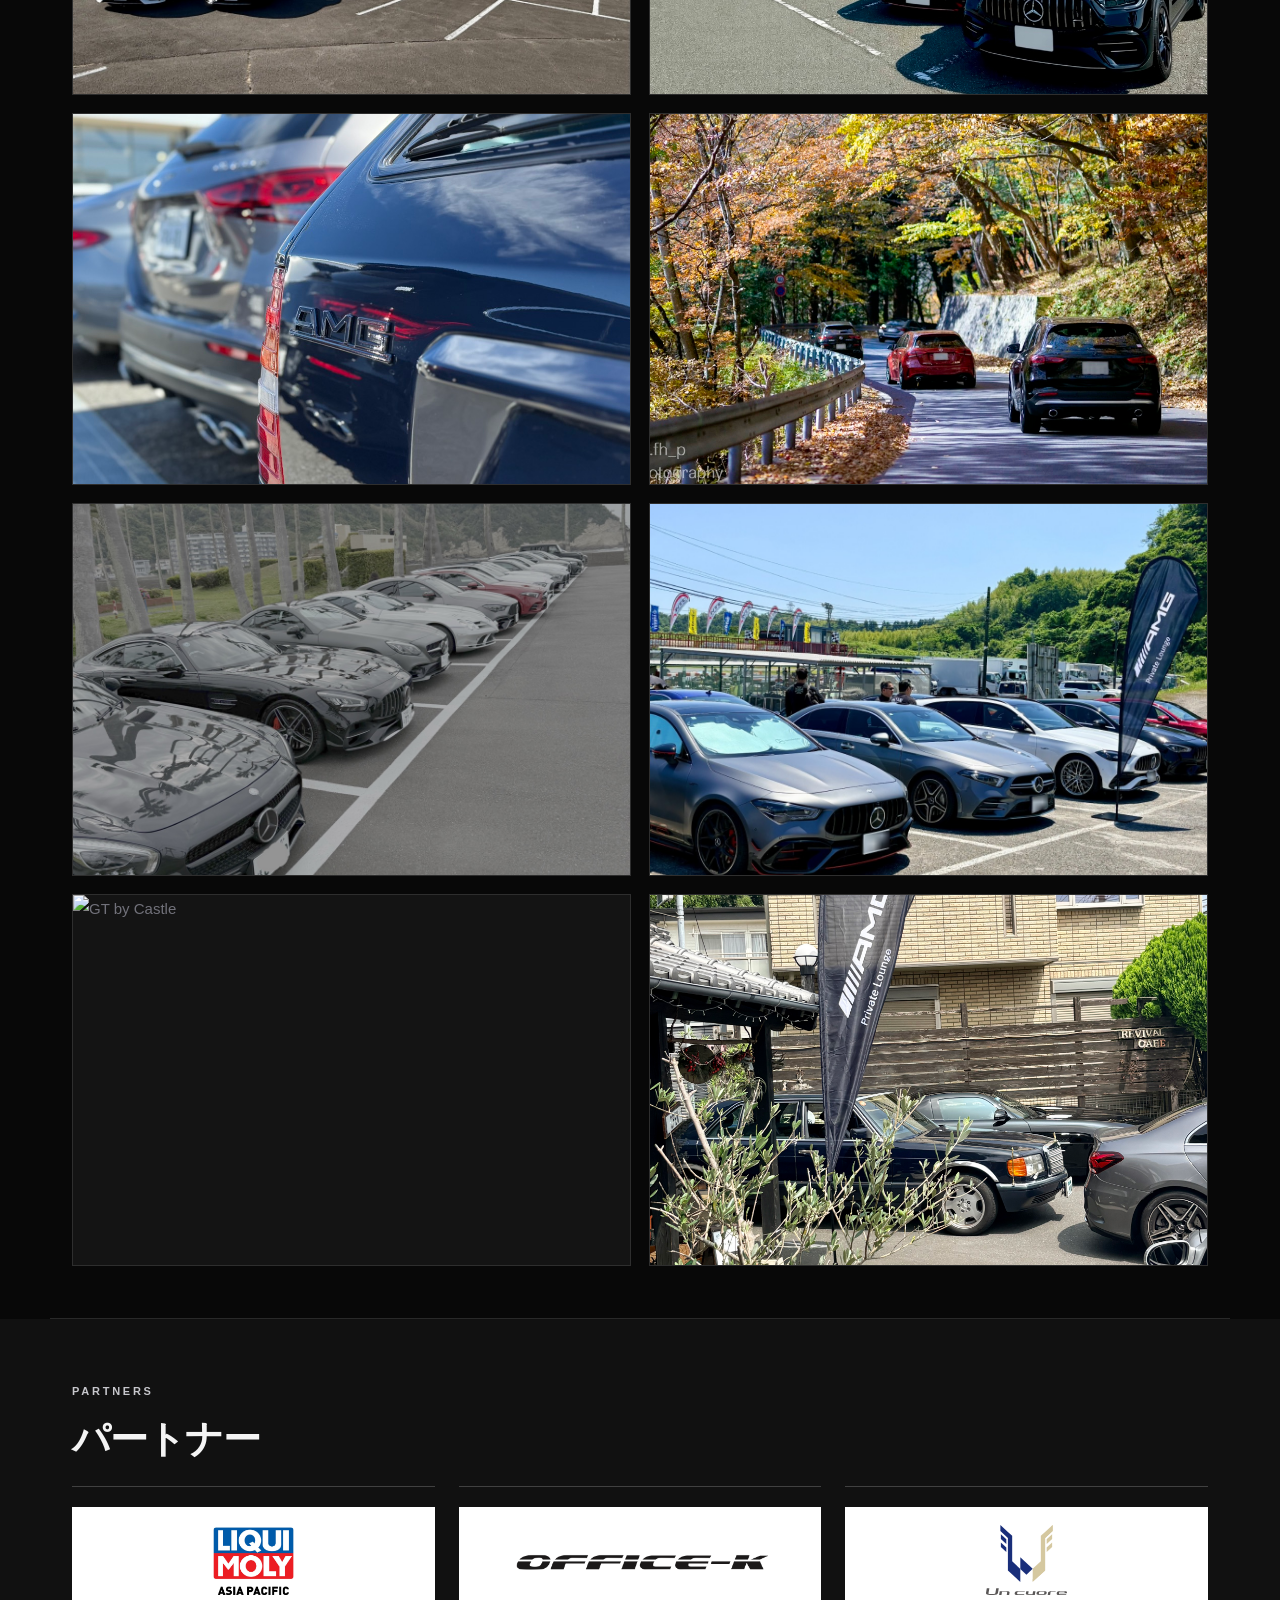
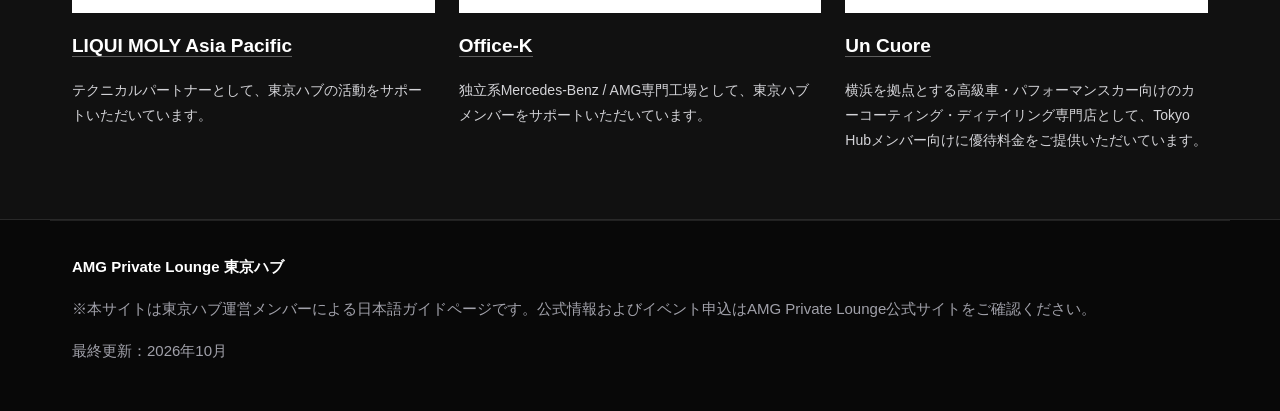
==== commit a40c0a17: "Update index.html" ====
--- a/index.html
+++ b/index.html
@@ -266,12 +266,12 @@
 <p class="eyebrow">MEMBER SPOTLIGHT</p>
 <h2>今月のメンバー</h2>
 <div class="spotlight-soon">
-<div class="photo-small image-fit"><img alt="U-san" src="assets/U-san_photo.jpg"/></div>
-<div>
-<h3>U-san</h3>
-<p class="spotlight-meta">GT 43</p><p class="spotlight-date">2026年9月</p>
-<p>E 53を購入したときは「これが最後の一台」と思っていましたが、AMGの魅力にすっかり惹かれ、C 43、そして現在のGT 43へと乗り継いできました。メンバーとして特別な役割があるわけではありませんが、Tokyo Hubの皆さんと少しずつ交流を深めていければと思っています。</p>
-<p>2026年3月にAMG本社工場を訪れた際、愛車のエンジンを組み立ててくださったマイスターと偶然お会いすることができました。まさに奇跡のような、忘れられない出来事でした。</p>
+<div class="photo-small image-fit"><img alt="A-san and his wife with their C43 Wagon" src="assets/A-san_photo.jpg"/></div>
+<div>
+<h3>A-san</h3>
+<p class="spotlight-meta">FOUNDING MEMBER - C43 Wagon</p><p class="spotlight-date">2026年10月</p>
+<p>車種を選ぶのはA-sanですが、奥さまも一緒に運転を楽しまれています。2017年3月にS205 C43を購入し、翌2018年にAMG Private Loungeを偶然見つけて登録。2025年4月にはS206 C43 Wagonへ乗り換えました。</p>
+<p>日本での活動を待ち望んでいた中、AMG Private LoungeでHub立ち上げメンバー募集のニュースを目にしました。日本語で参加できる場を願っていたところ、Maurizio-sanが日本語での案内もあるTokyo Hubを立ち上げたことを知り、すぐにメンバー登録。イベントに参加するたび、AMGを愛する仲間と過ごす時間がますます楽しみになり、今では奥さまとともに充実したAMGライフを楽しまれています。</p>
 <a class="contact-link" href="member-spotlights.html">これまでのMember Spotlightを見る</a>
 </div>
 </div>
@@ -280,6 +280,11 @@
 <p class="eyebrow">UPCOMING EVENTS</p>
 <h2>クラブのイベント</h2>
 <div class="activity-list">
+<div>
+<strong>2026.12</strong>
+<span>Tokyo Hub Bonenkai 2026</span>
+<a aria-label="Tokyo Hub Bonenkai 2026 event link" href="https://www.mercedes-amg.com/en/members/gatherings/420" target="_blank">イベントを見る</a>
+</div>
 <div>
 <strong>2026.11</strong>
 <span>Karuizawa Autumn Rally</span>
@@ -354,7 +359,7 @@
 <footer>
 <strong>AMG Private Lounge 東京ハブ</strong>
 <p>※本サイトは東京ハブ運営メンバーによる日本語ガイドページです。公式情報およびイベント申込はAMG Private Lounge公式サイトをご確認ください。</p>
-<p>最終更新：2026年9月</p>
+<p>最終更新：2026年10月</p>
 </footer>
 </body>
 </html>
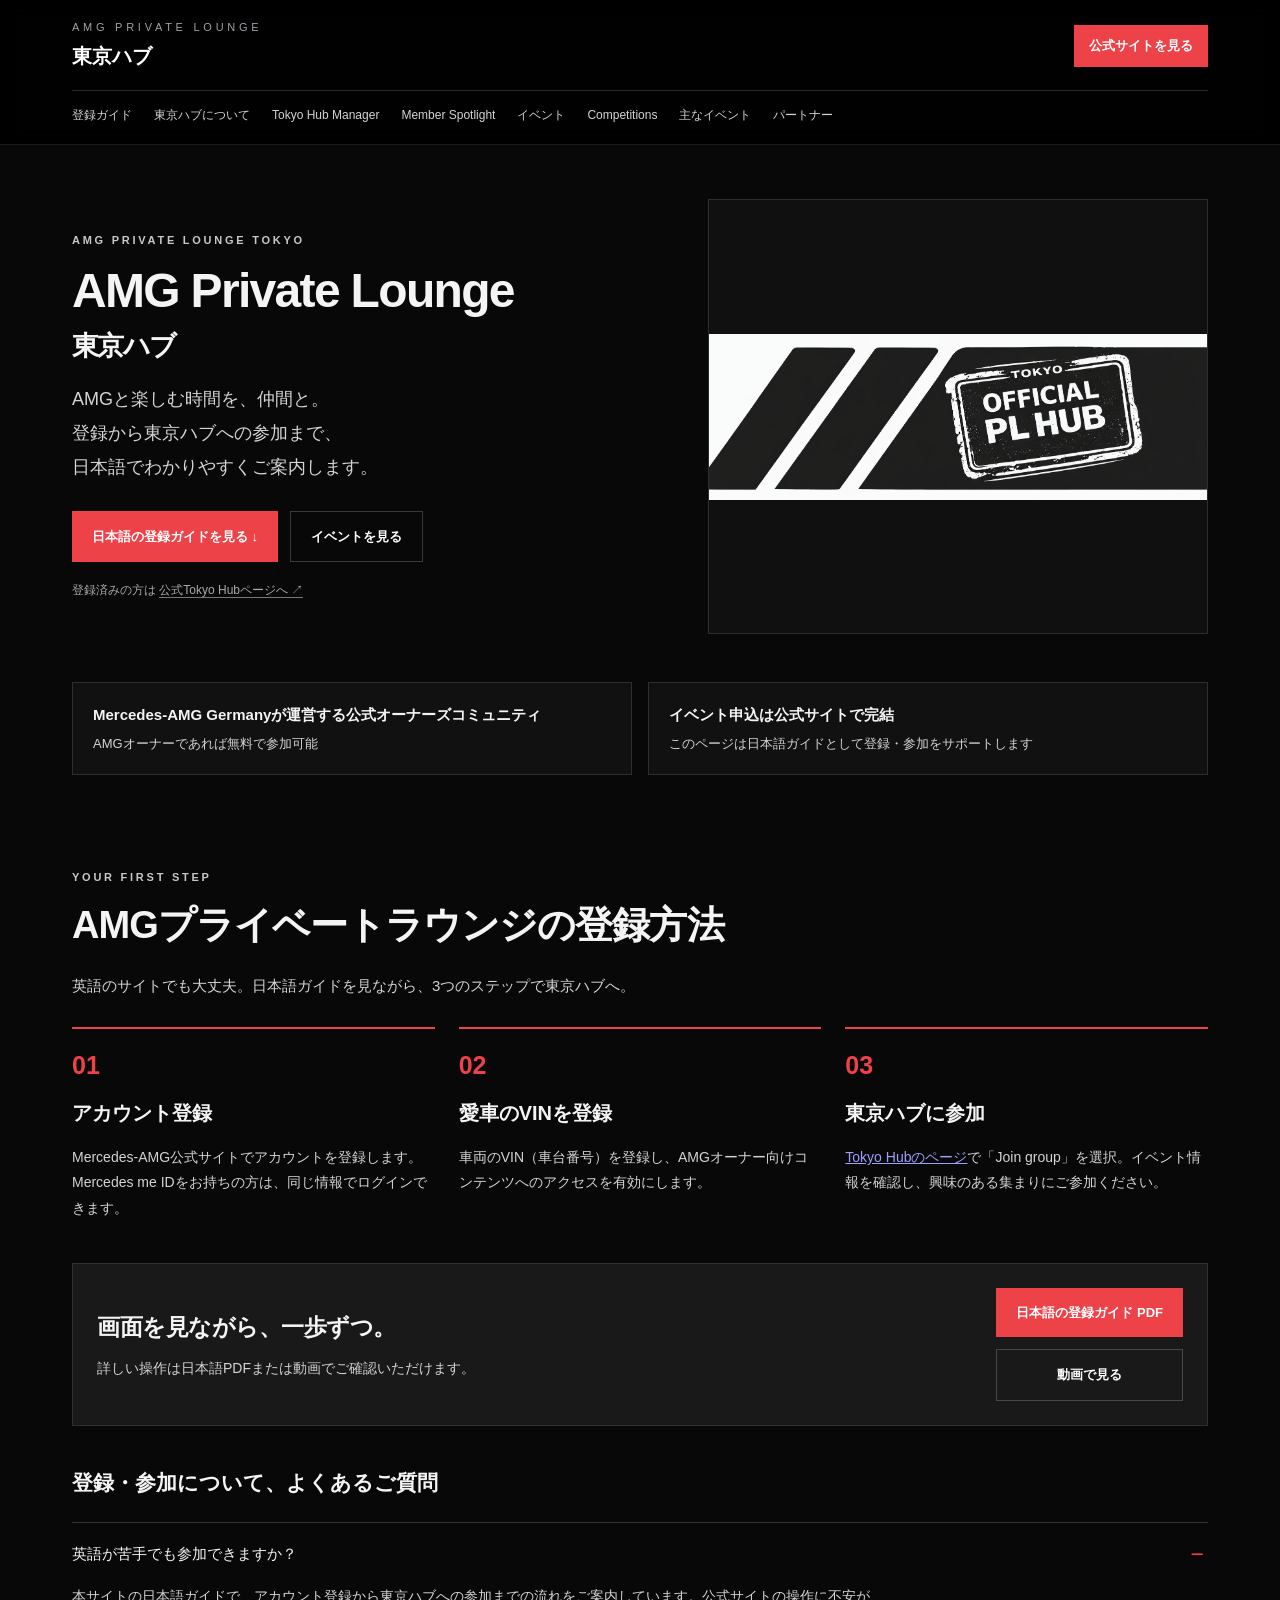
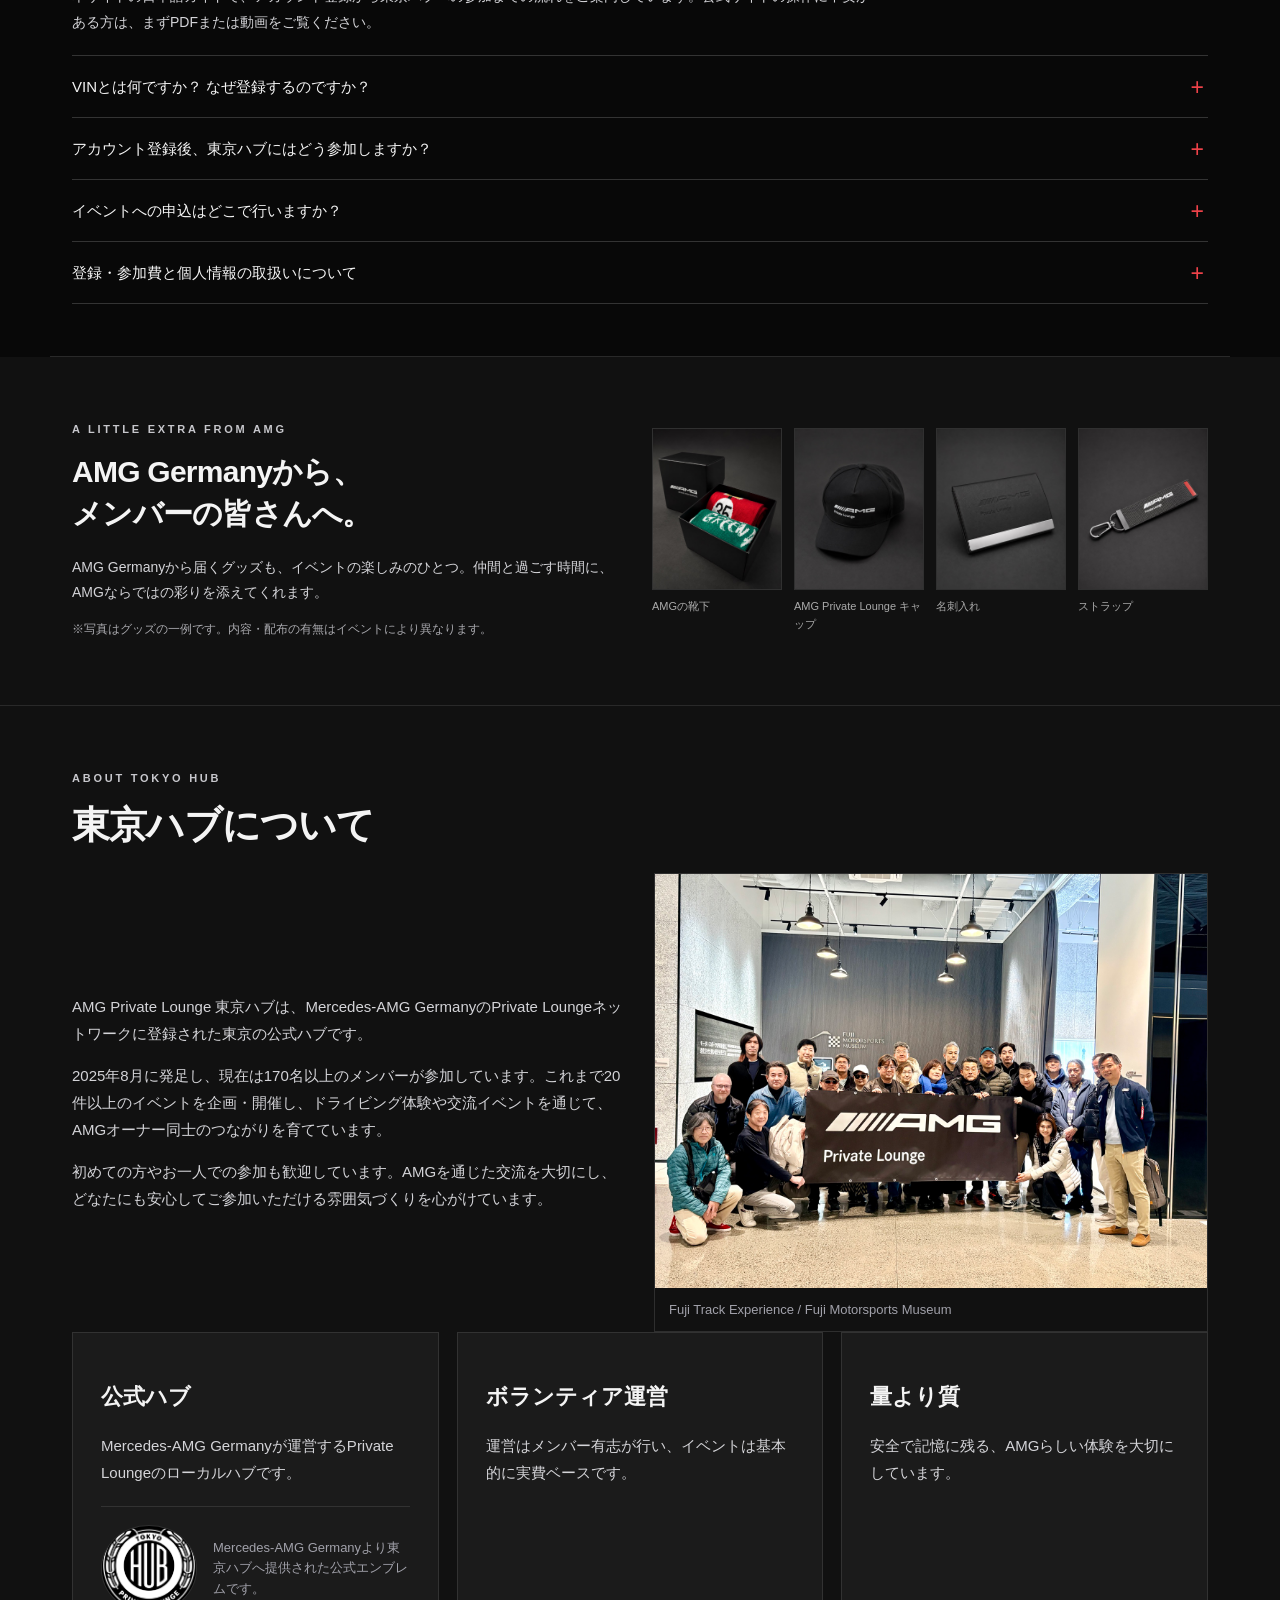
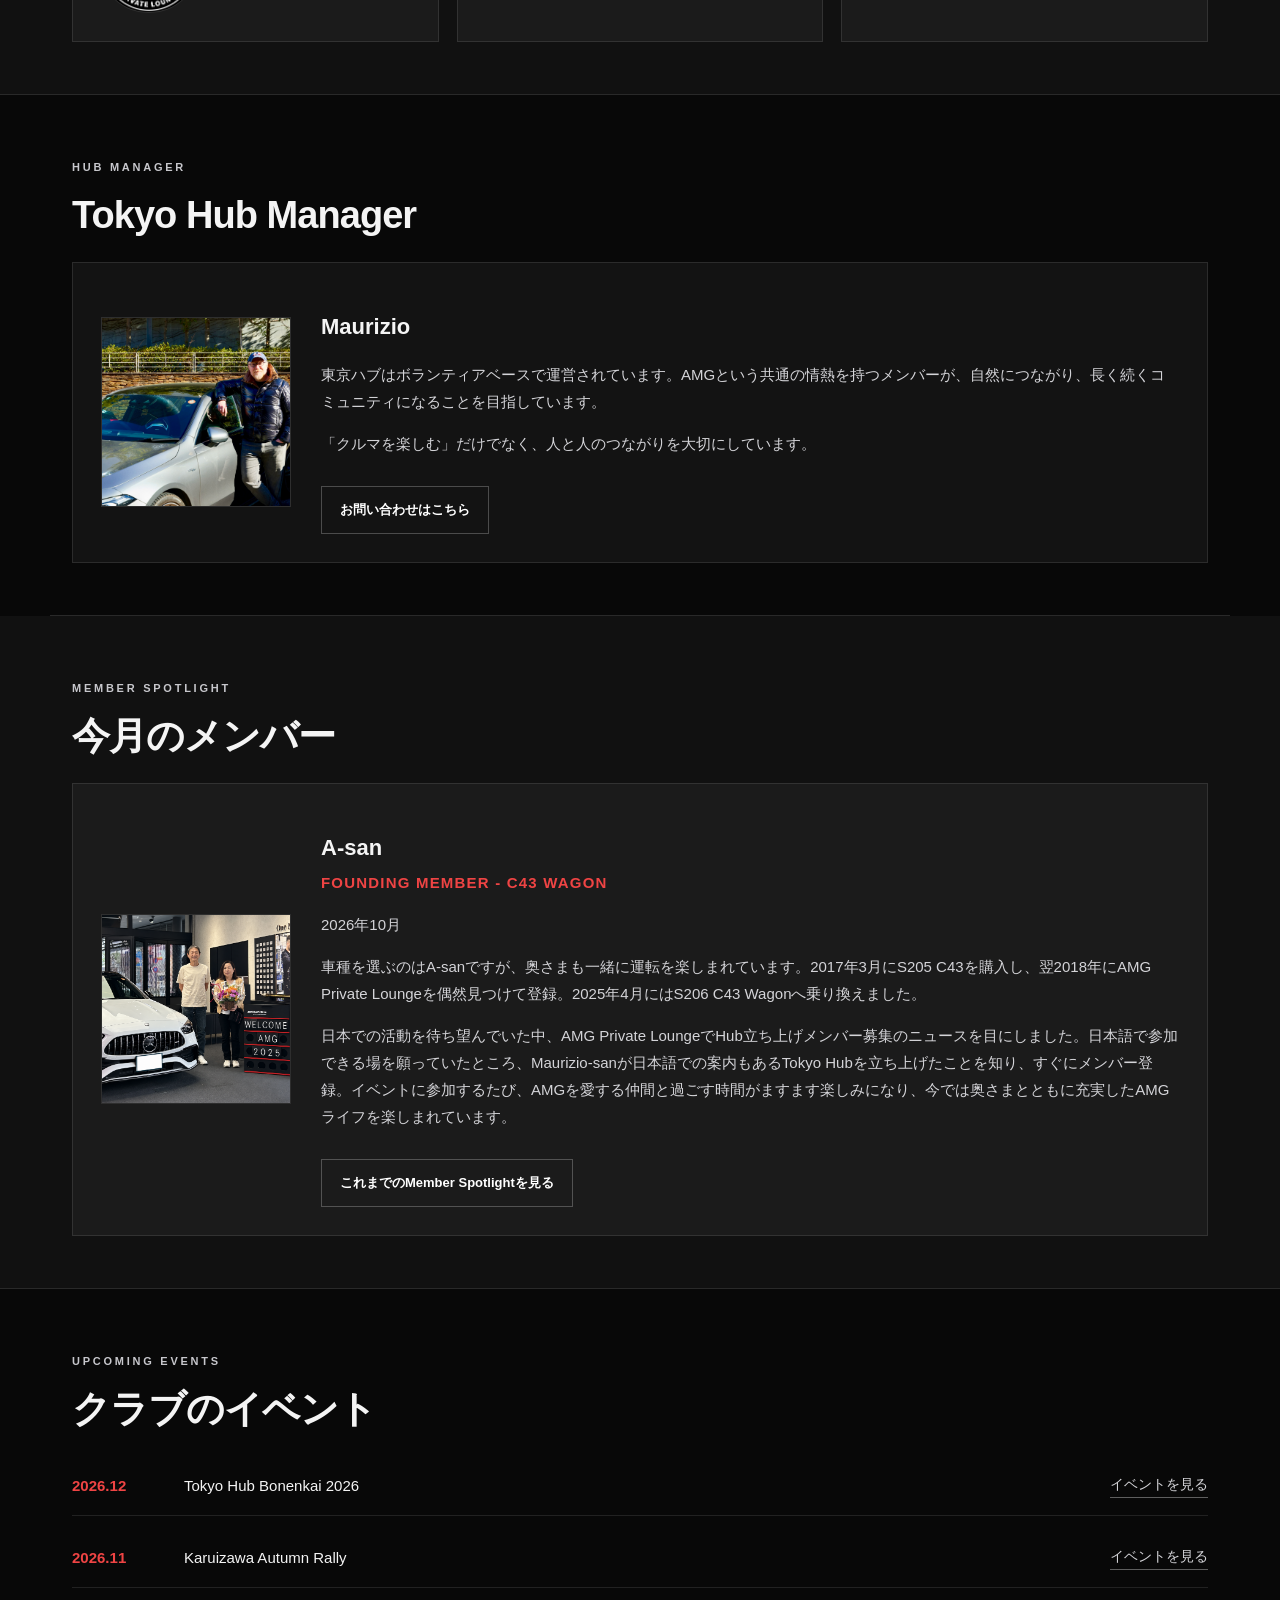
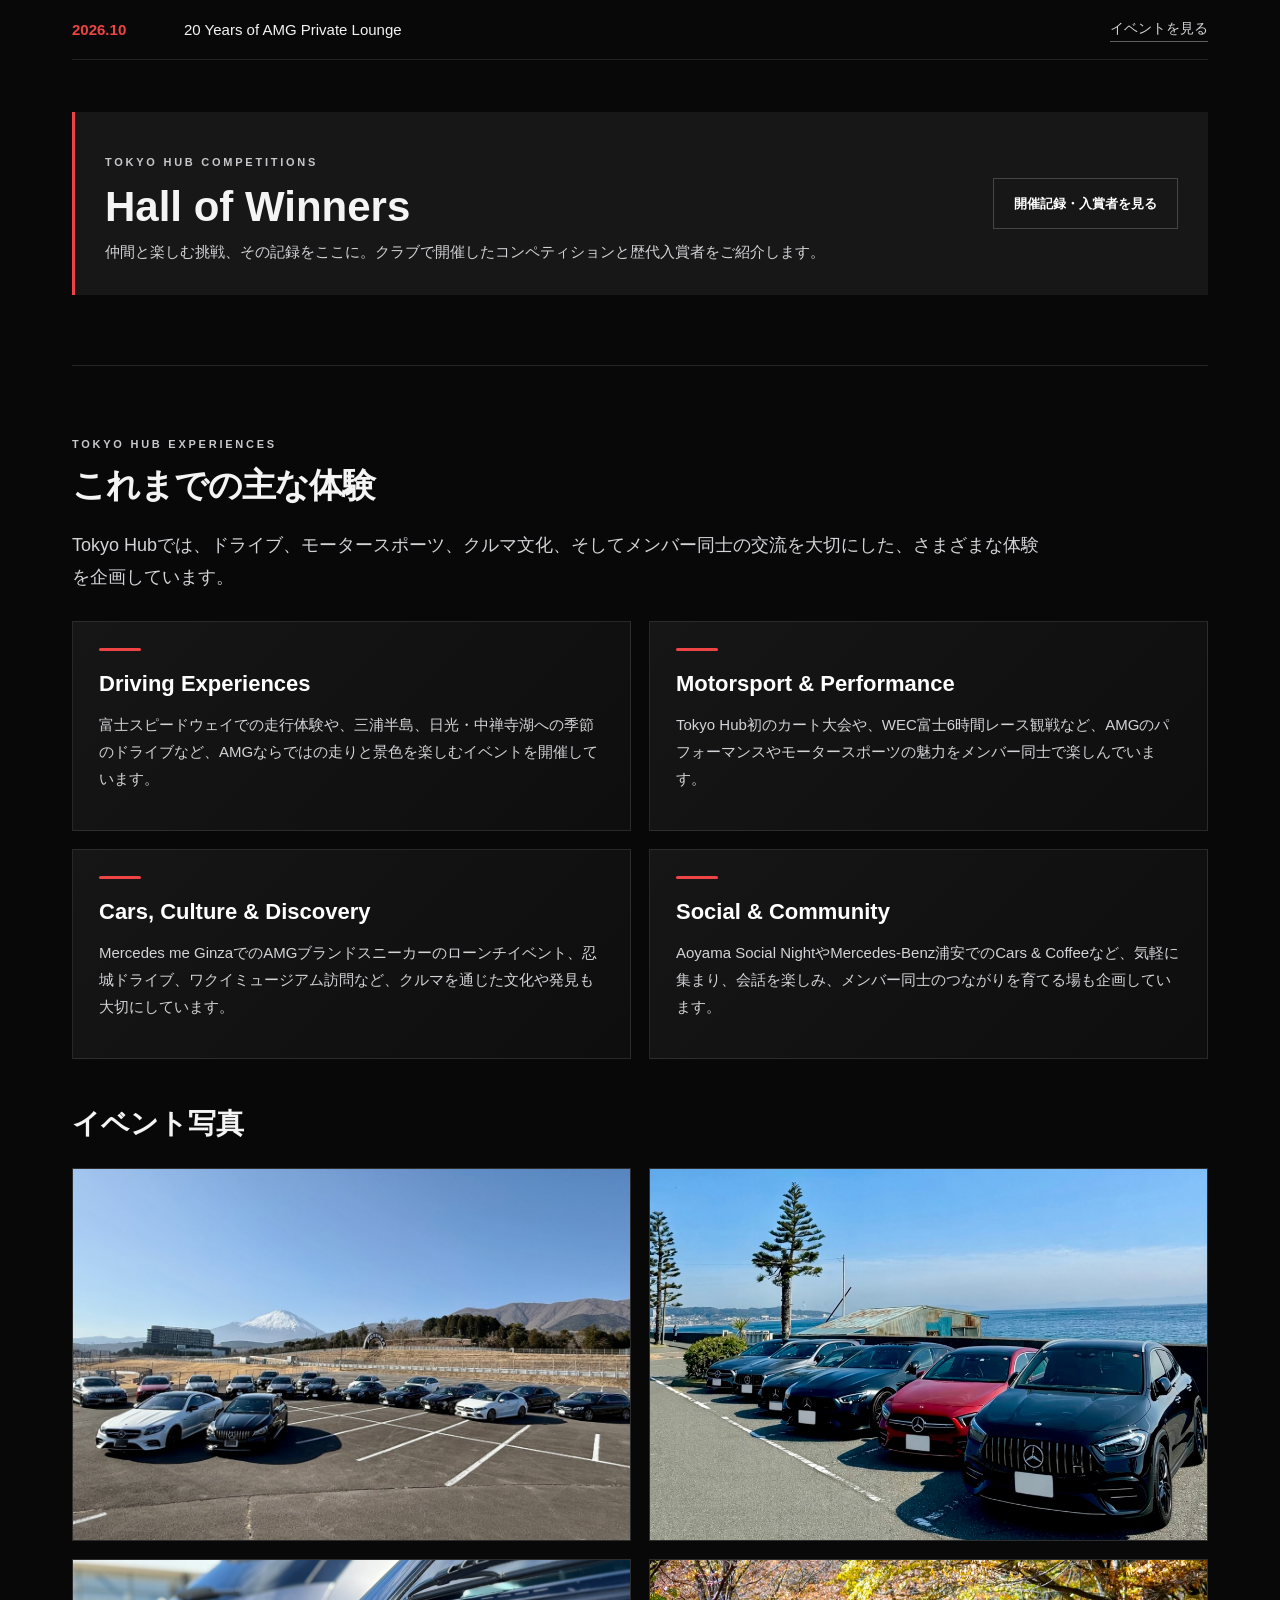
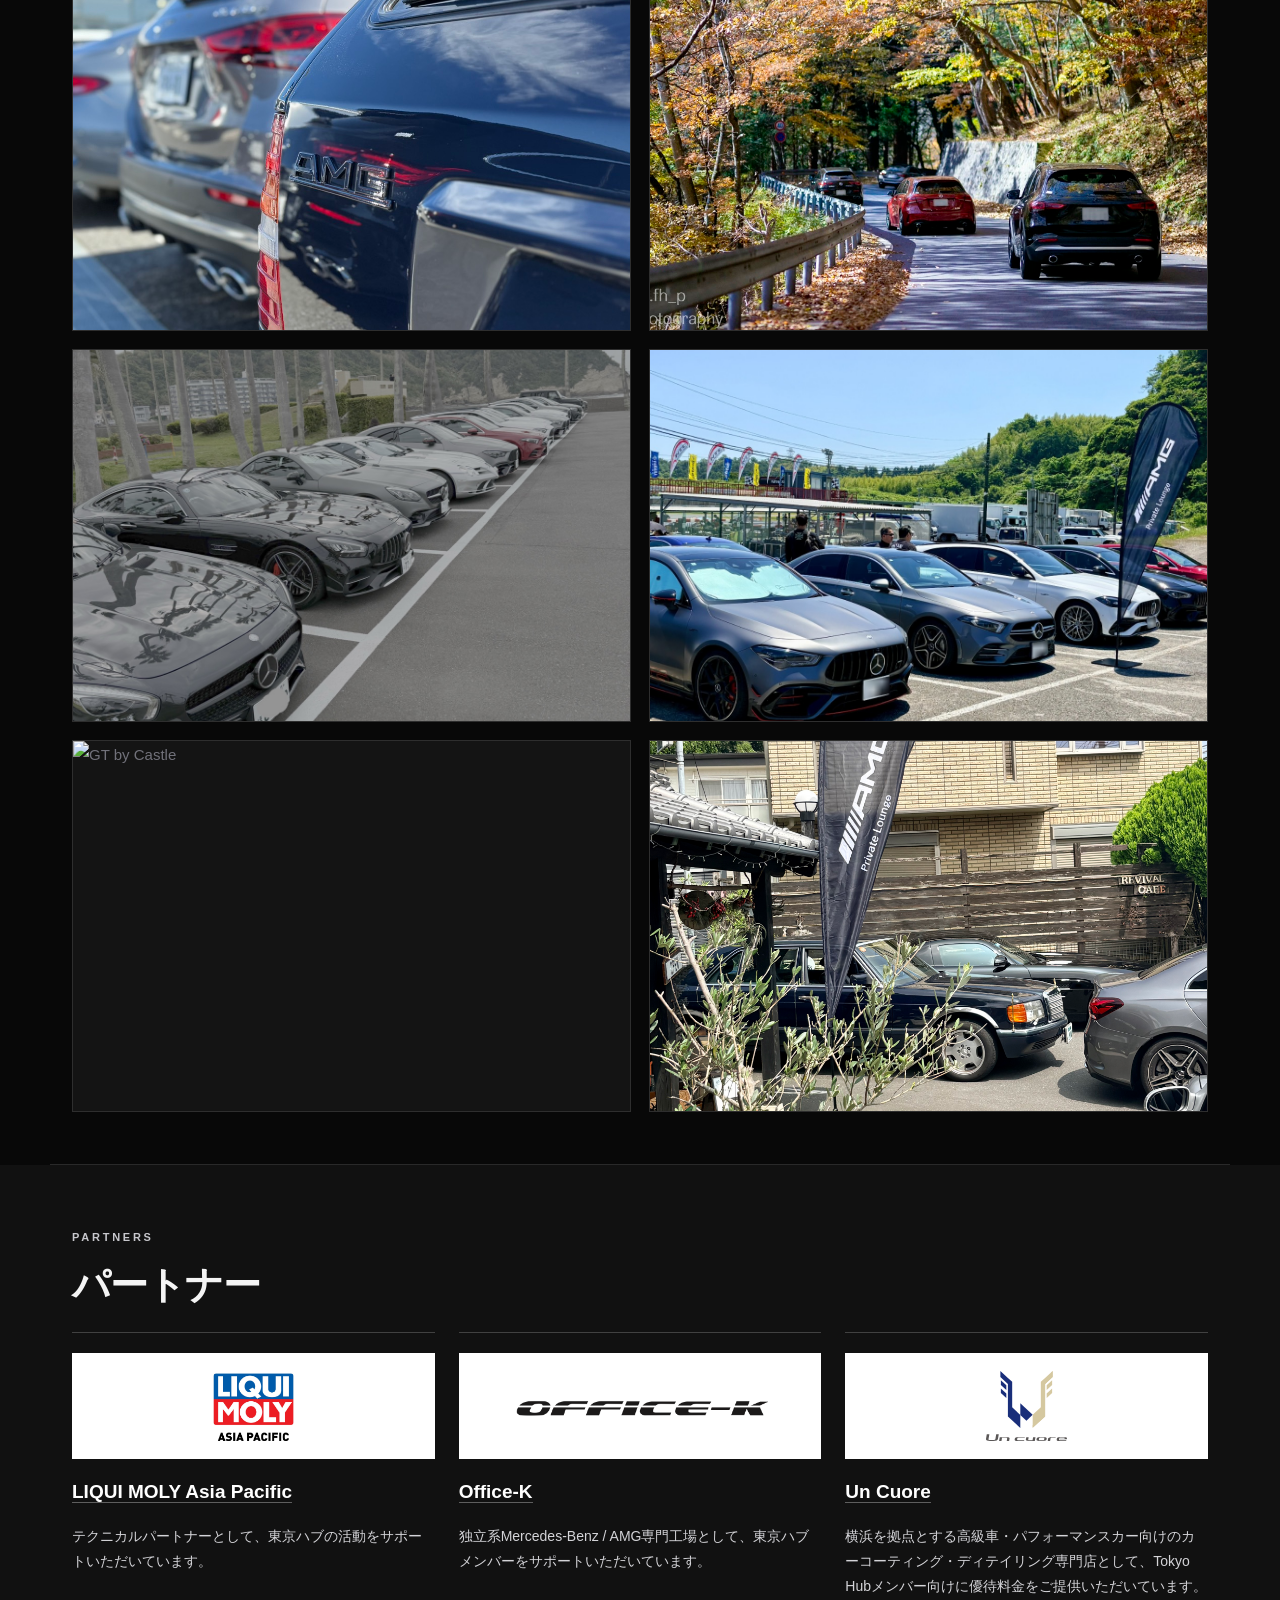
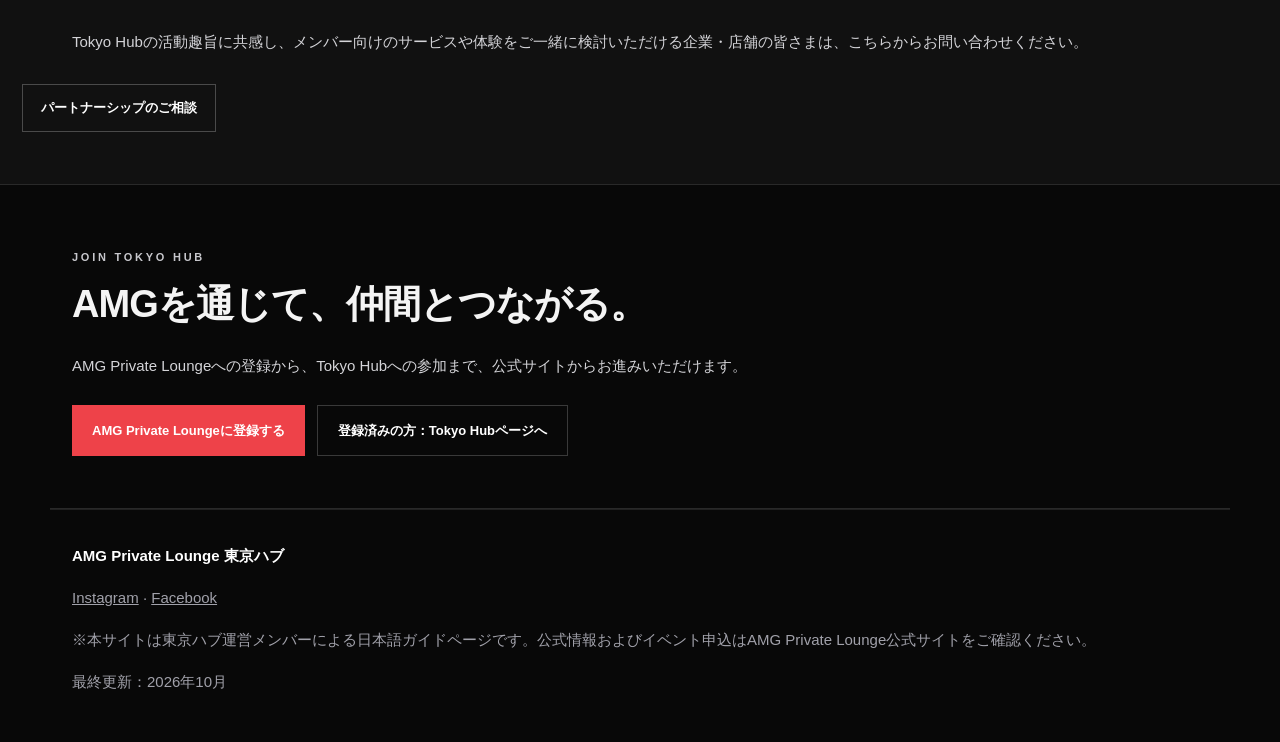
==== commit c3e0c1f1: "Update index.html" ====
--- a/index.html
+++ b/index.html
@@ -177,7 +177,7 @@
 <div class="steps">
 <article><span>01</span><h3>アカウント登録</h3><p>Mercedes-AMG公式サイトでアカウントを登録します。Mercedes me IDをお持ちの方は、同じ情報でログインできます。</p></article>
 <article><span>02</span><h3>愛車のVINを登録</h3><p>車両のVIN（車台番号）を登録し、AMGオーナー向けコンテンツへのアクセスを有効にします。</p></article>
-<article><span>03</span><h3>東京ハブに参加</h3><p>Tokyo Hubのページで「Join group」を選択。イベント情報を確認し、興味のある集まりにご参加ください。</p></article>
+<article><span>03</span><h3>東京ハブに参加</h3><p><a href="https://www.mercedes-amg.com/en/members/groups/432" target="_blank" rel="noopener noreferrer">Tokyo Hubのページ</a>で「Join group」を選択。イベント情報を確認し、興味のある集まりにご参加ください。</p></article>
 </div>
 <div class="panel split">
 <div>
@@ -207,6 +207,10 @@
 <summary>イベントへの申込はどこで行いますか？</summary>
 <p>各イベントの「イベントを見る」からAMG Private Lounge公式サイトへ進み、参加条件・費用・申込方法をご確認ください。本サイトではイベントの申込を受け付けていません。</p>
 </details>
+<details>
+<summary>登録・参加費と個人情報の取扱いについて</summary>
+<p>AMG Private LoungeおよびTokyo Hubへの登録は無料です。本サイトでは個人情報やVINを収集しません。登録、VIN入力、イベント申込はすべてMercedes-AMG公式サイト上で行われます。なお、イベントによっては参加費や実費が必要です。</p>
+</details>  
 </div>
 </section>
 <section class="section muted" id="gifts" aria-labelledby="gifts-title">
@@ -233,6 +237,7 @@
 <div>
 <p>AMG Private Lounge 東京ハブは、Mercedes-AMG GermanyのPrivate Loungeネットワークに登録された東京の公式ハブです。</p>
 <p>2025年8月に発足し、現在は170名以上のメンバーが参加しています。これまで20件以上のイベントを企画・開催し、ドライビング体験や交流イベントを通じて、AMGオーナー同士のつながりを育てています。</p>
+<p>初めての方やお一人での参加も歓迎しています。AMGを通じた交流を大切にし、どなたにも安心してご参加いただける雰囲気づくりを心がけています。</p>
 </div>
 <figure class="image-card"><img alt="Fuji Motorsports Museum group photo" src="assets/group-photo-fuji-museum.jpeg"/><figcaption>Fuji Track Experience / Fuji Motorsports Museum</figcaption></figure>
 </div>
@@ -294,21 +299,6 @@
 <strong>2026.10</strong>
 <span>20 Years of AMG Private Lounge</span>
 <a aria-label="20 Years of AMG Private Lounge event link" href="https://www.mercedes-amg.com/en/members/gatherings/388" target="_blank">イベントを見る</a>
-</div>
-<div>
-<strong>2026.09</strong>
-<span>Okutama Morning Drive</span>
-<a aria-label="Okutama Morning Drive event link" href="https://www.mercedes-amg.com/en/members/gatherings/370" target="_blank">イベントを見る</a>
-</div>
-<div>
-<strong>2026.09</strong>
-<span>WEC Fuji 6h Race</span>
-<a aria-label="WEC Fuji 6h Race event link" href="https://www.mercedes-amg.com/en/members/gatherings/315" target="_blank">イベントを見る</a>
-</div>
-<div>
-<strong>2026.08</strong>
-<span>Alt &amp; Neu Meetup</span>
-<a aria-label="Alt &amp; Neu Meetup event link" href="https://www.mercedes-amg.com/en/members/gatherings/336" target="_blank">イベントを見る</a>
 </div>
 </div>
 <aside id="competitions" class="competition-teaser" aria-labelledby="competition-teaser-title">
@@ -354,10 +344,26 @@
 <p>横浜を拠点とする高級車・パフォーマンスカー向けのカーコーティング・ディテイリング専門店として、Tokyo Hubメンバー向けに優待料金をご提供いただいています。</p>
 </article>
 </div>
+<p>Tokyo Hubの活動趣旨に共感し、メンバー向けのサービスや体験をご一緒に検討いただける企業・店舗の皆さまは、こちらからお問い合わせください。</p>
+<a class="contact-link" href="mailto:tokyo.amgclub@gmail.com?subject=Tokyo%20Hub%20Partnership%20Inquiry">パートナーシップのご相談</a>  
+</section>
+<section class="section" aria-labelledby="final-cta-title">
+<p class="eyebrow">JOIN TOKYO HUB</p>
+<h2 id="final-cta-title">AMGを通じて、仲間とつながる。</h2>
+<p>AMG Private Loungeへの登録から、Tokyo Hubへの参加まで、公式サイトからお進みいただけます。</p>
+<div class="buttons">
+<a class="cta" href="https://www.mercedes-amg.com/en/community" target="_blank" rel="noopener noreferrer">AMG Private Loungeに登録する</a>
+<a class="button-secondary" href="https://www.mercedes-amg.com/en/members/groups/432" target="_blank" rel="noopener noreferrer">登録済みの方：Tokyo Hubページへ</a>
+</div>
 </section>
 </main>
 <footer>
 <strong>AMG Private Lounge 東京ハブ</strong>
+<p>
+<a href="https://www.instagram.com/tokyoamgclub/" target="_blank" rel="noopener noreferrer" style="color:inherit;">Instagram</a>
+<span aria-hidden="true"> · </span>
+<a href="https://www.facebook.com/AMGPLTokyo/" target="_blank" rel="noopener noreferrer" style="color:inherit;">Facebook</a>
+</p>  
 <p>※本サイトは東京ハブ運営メンバーによる日本語ガイドページです。公式情報およびイベント申込はAMG Private Lounge公式サイトをご確認ください。</p>
 <p>最終更新：2026年10月</p>
 </footer>
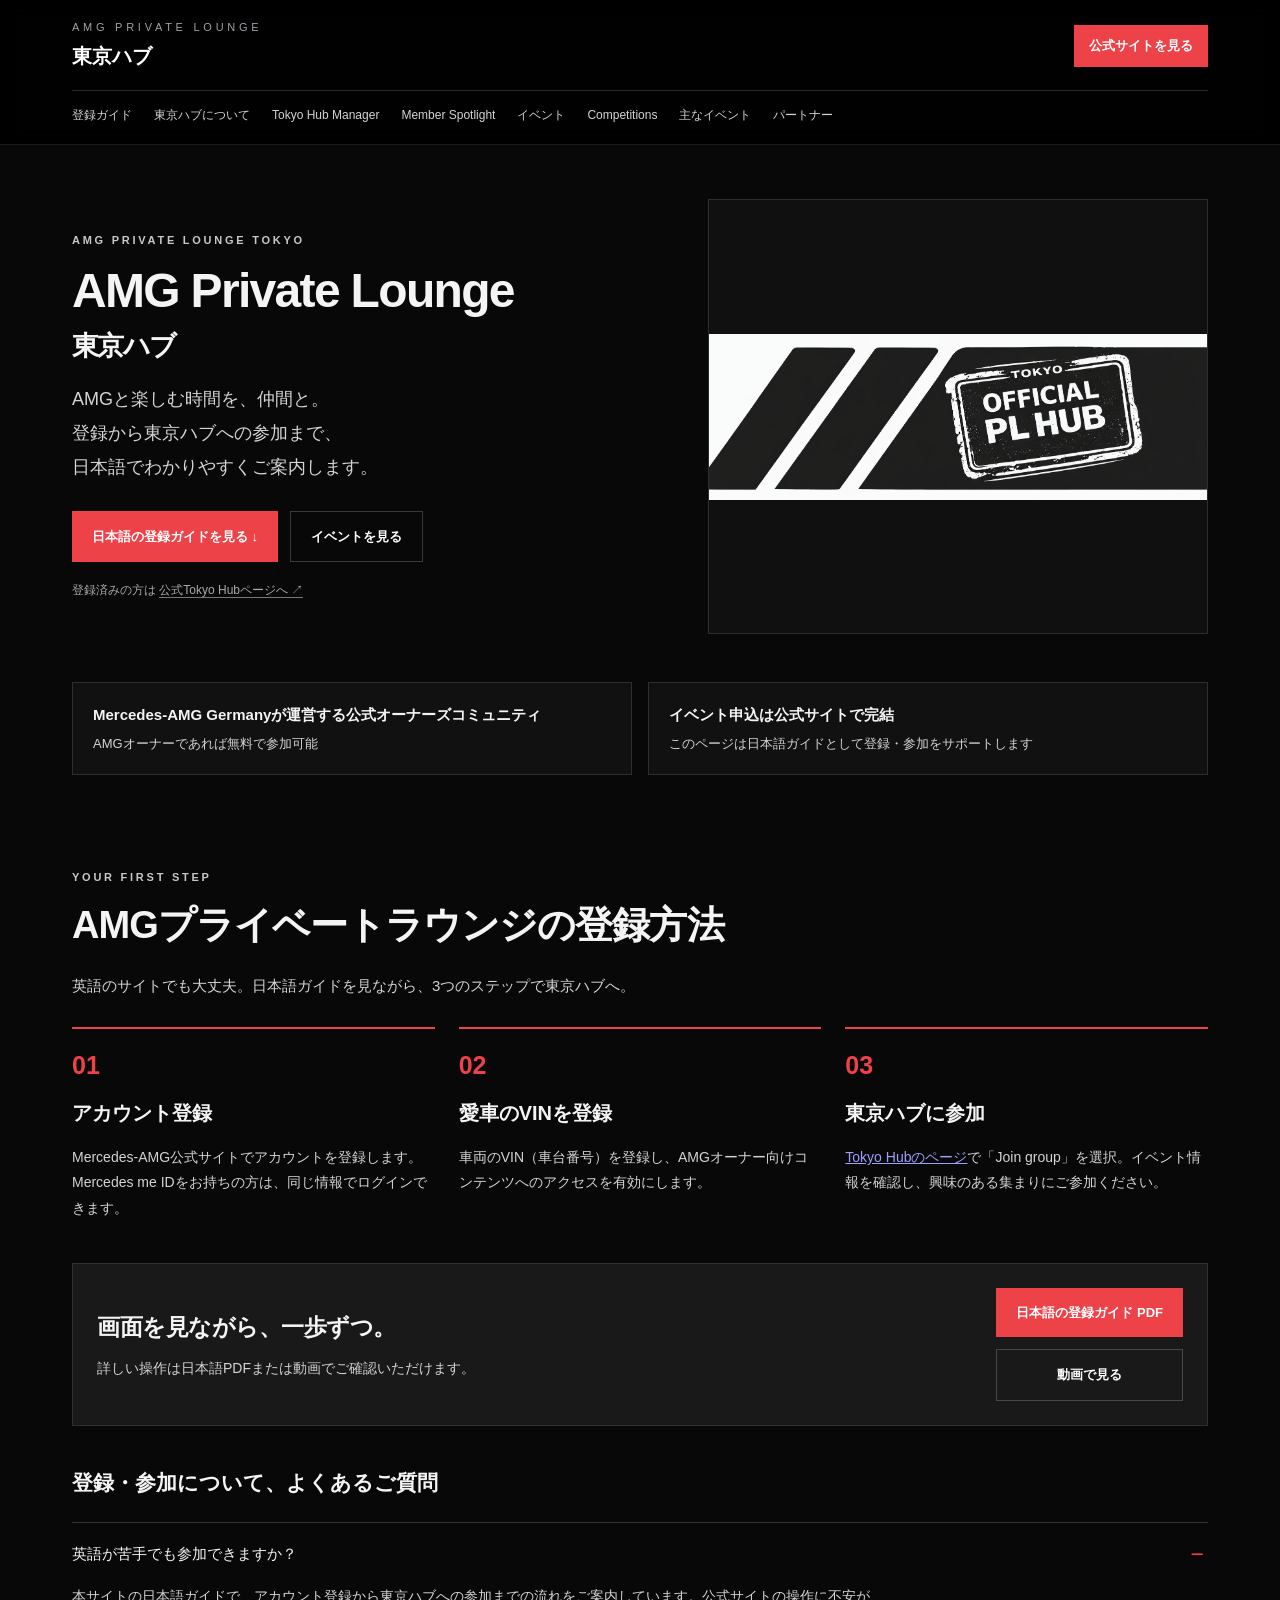
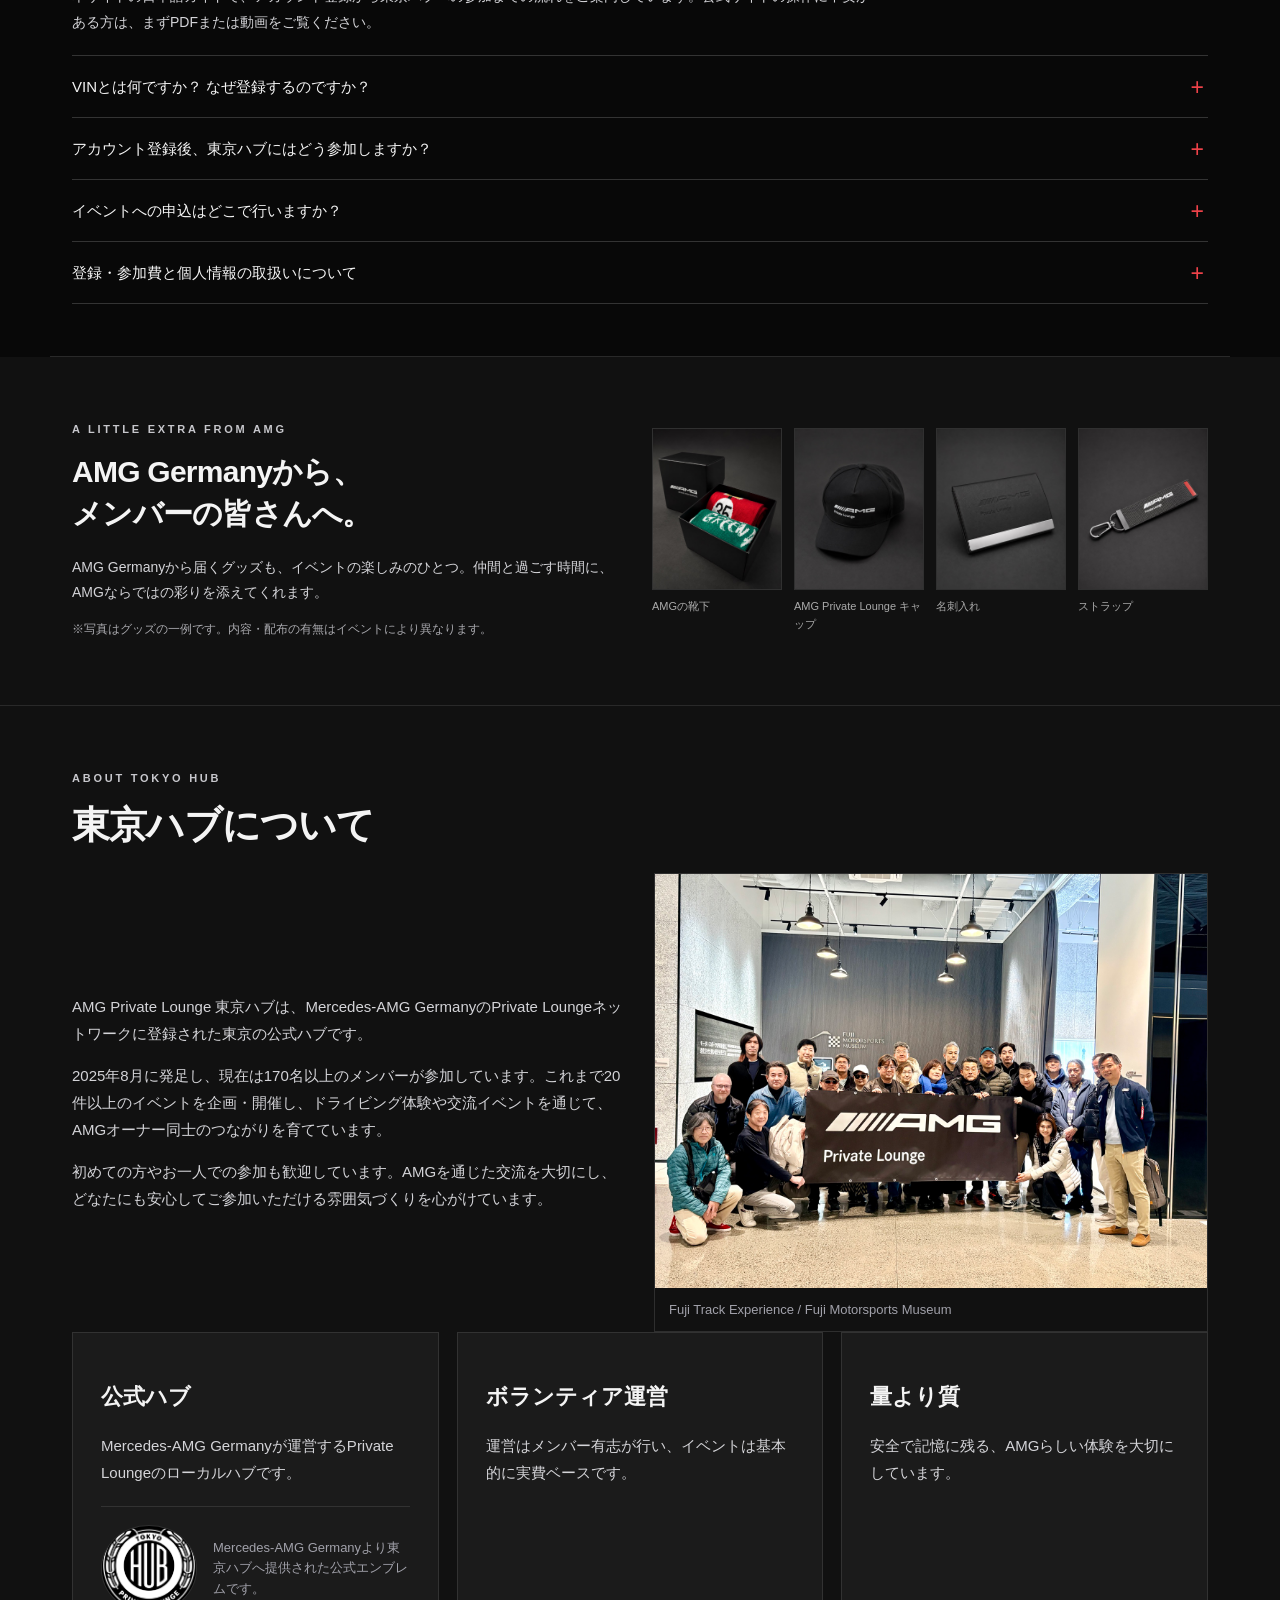
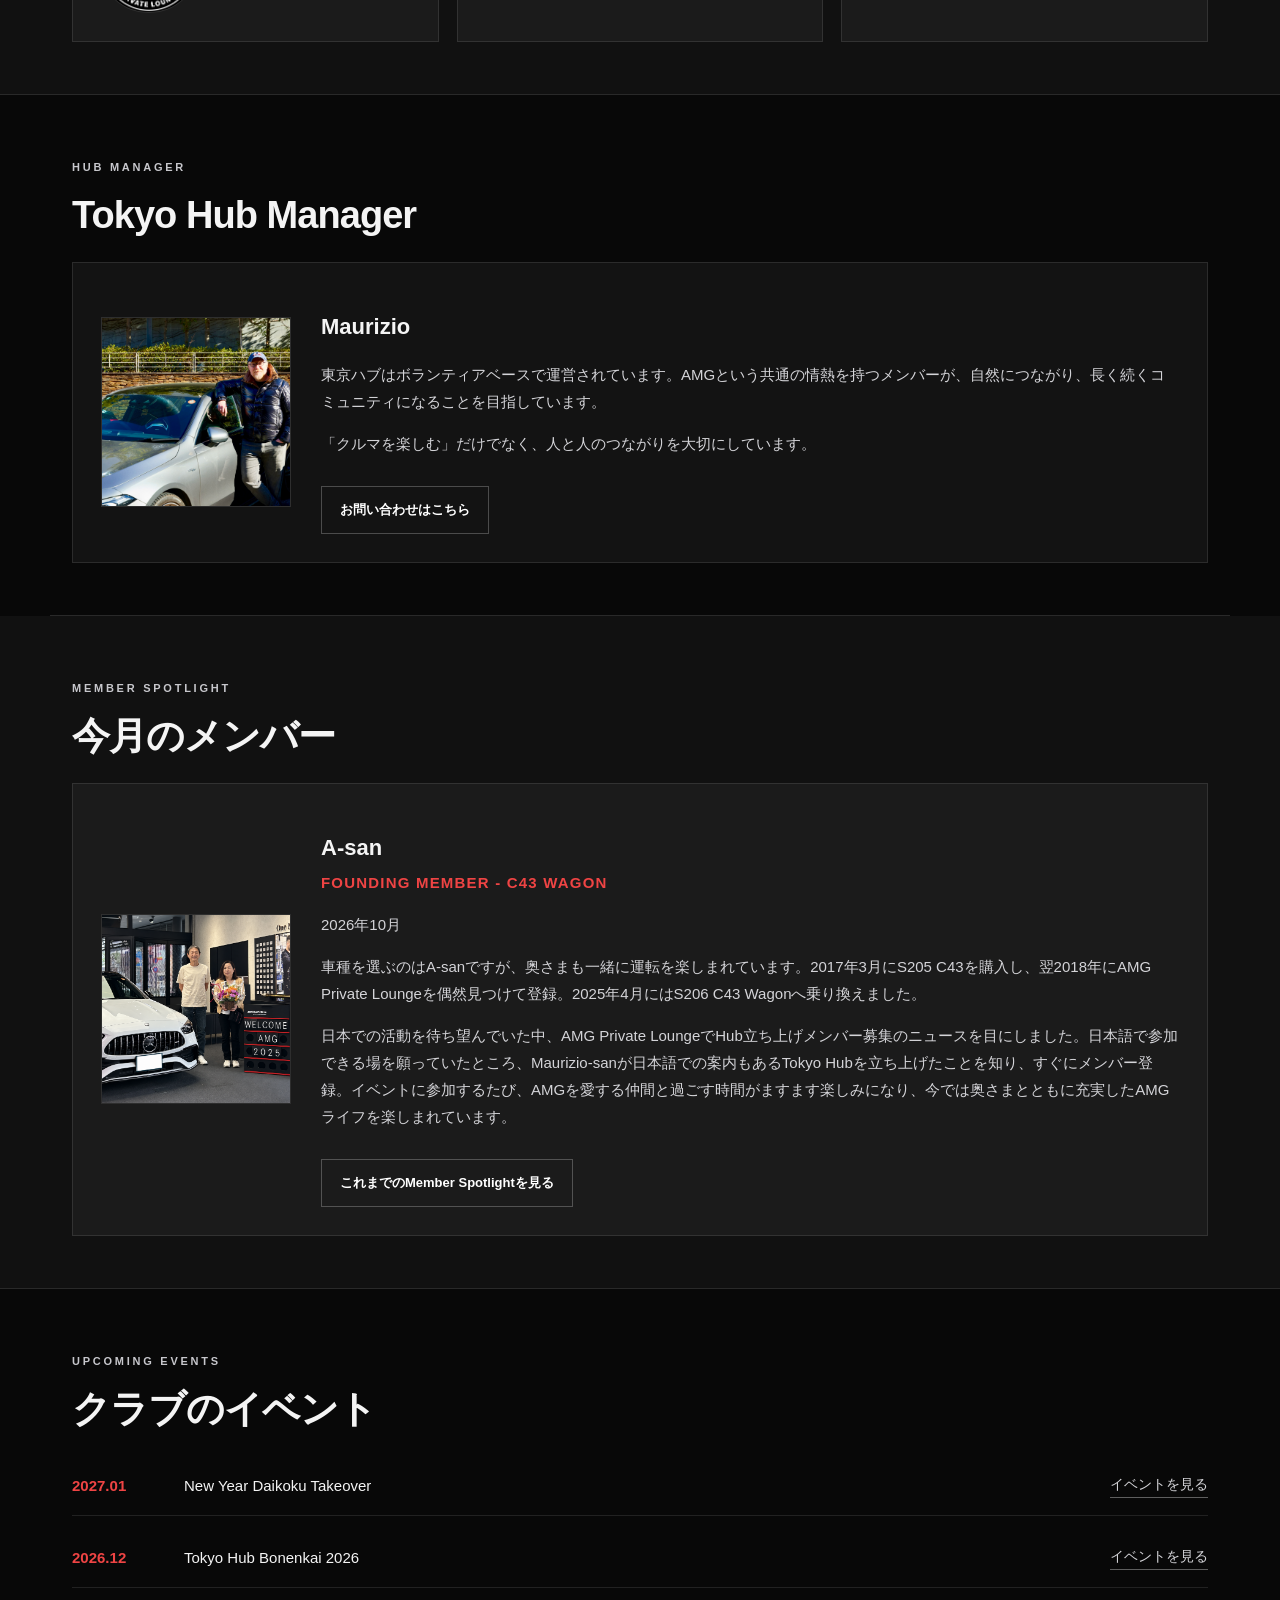
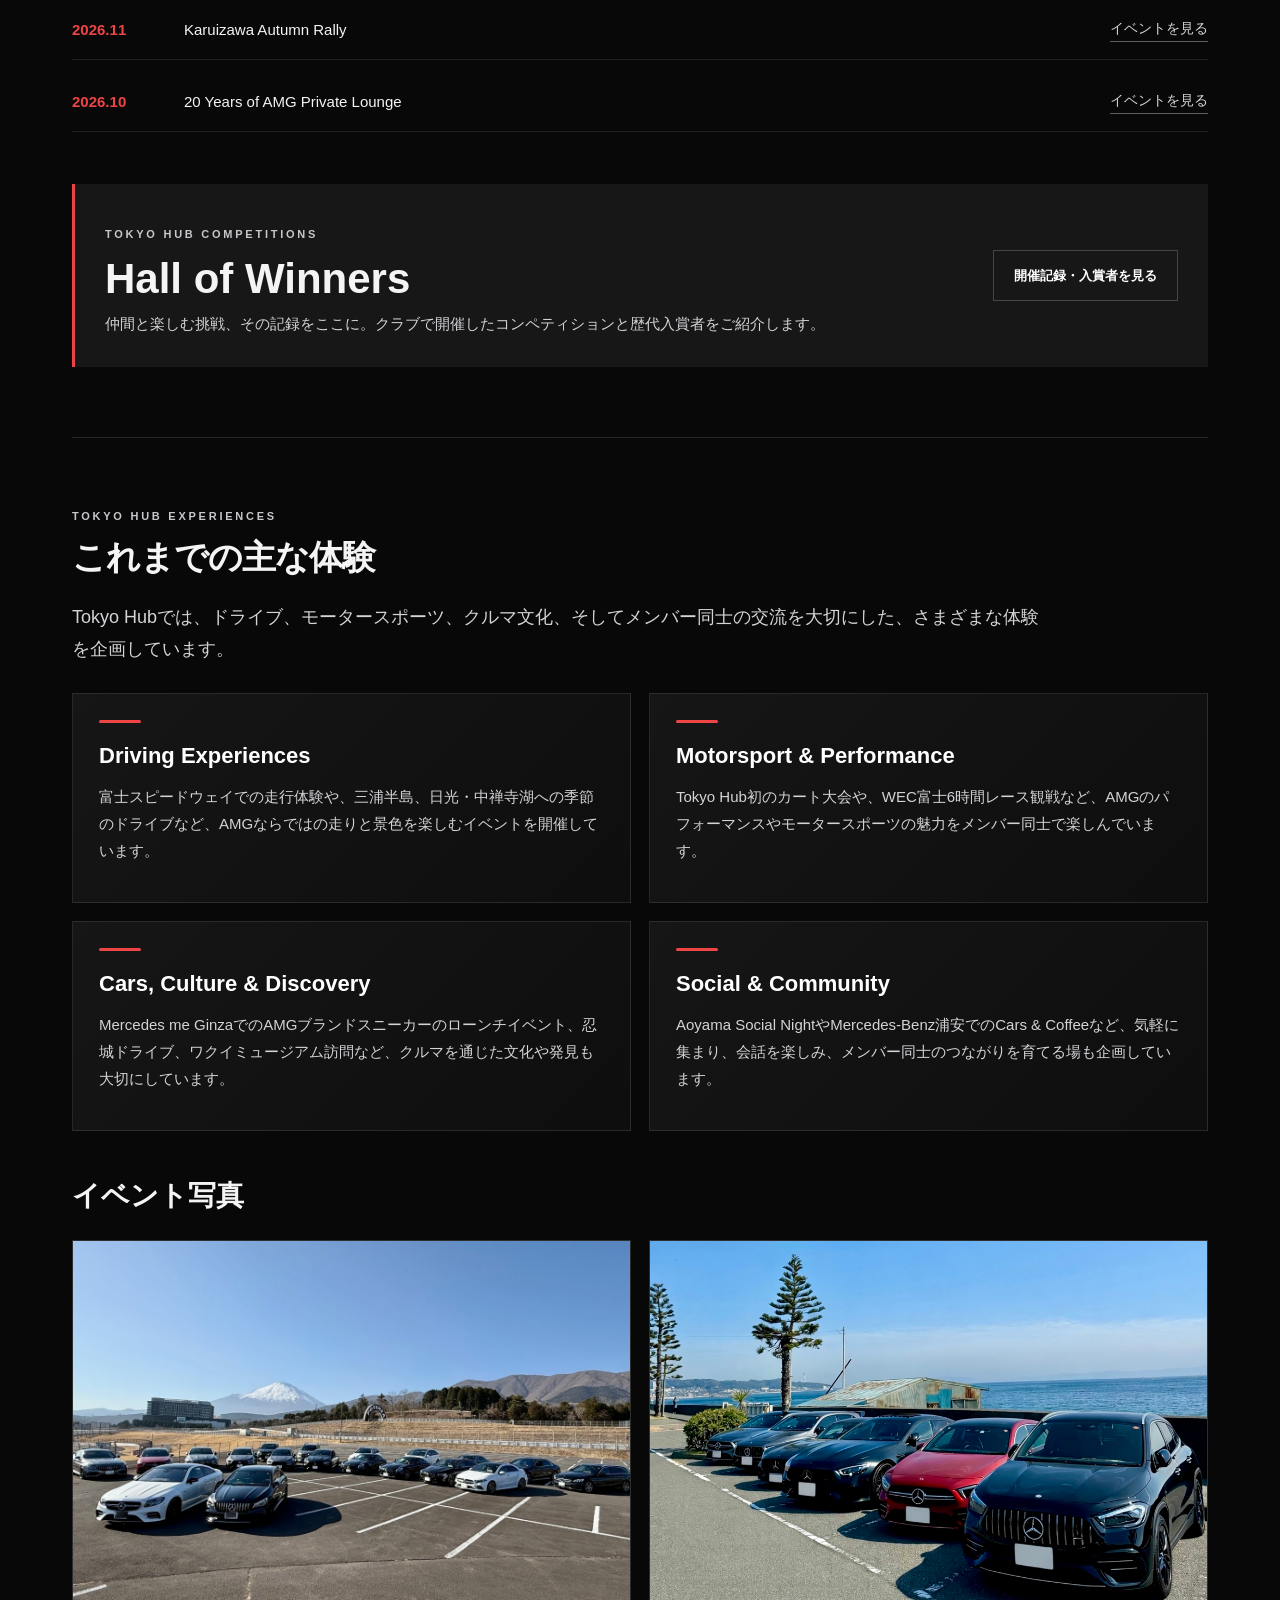
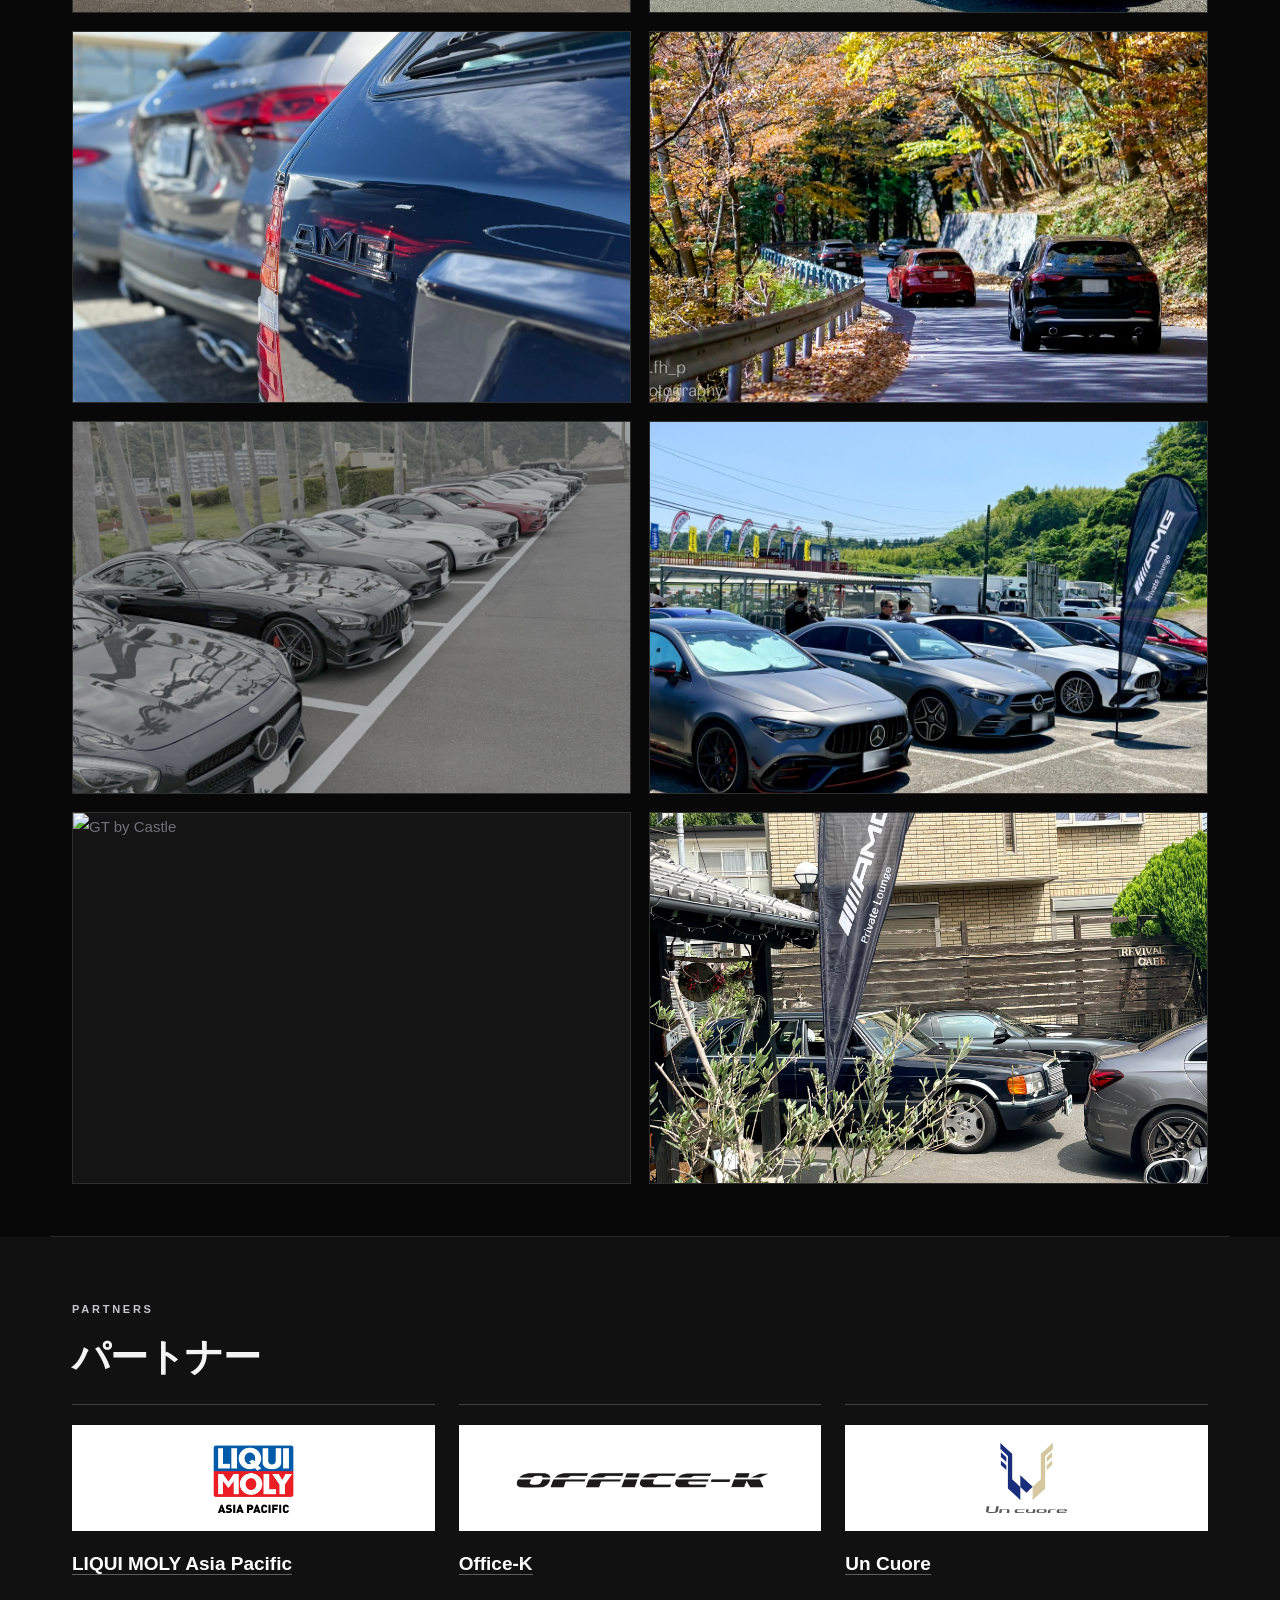
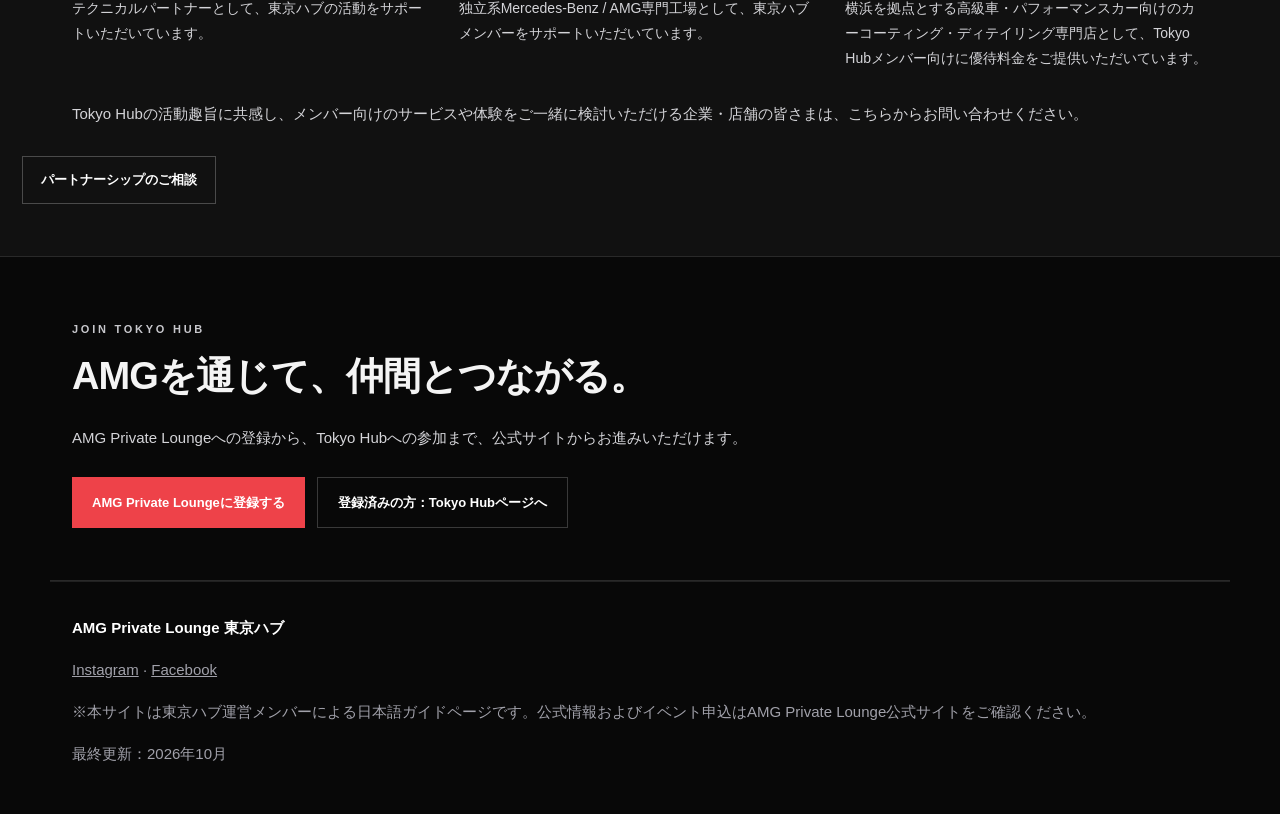
==== commit 797599bf: "Update index.html" ====
--- a/index.html
+++ b/index.html
@@ -286,6 +286,11 @@
 <h2>クラブのイベント</h2>
 <div class="activity-list">
 <div>
+<strong>2027.01</strong>
+<span>New Year Daikoku Takeover</span>
+<a aria-label="New Year Daikoku Takeover event link" href="https://www.mercedes-amg.com/en/members/gatherings/257" target="_blank" rel="noopener noreferrer">イベントを見る</a>
+</div>
+<div>
 <strong>2026.12</strong>
 <span>Tokyo Hub Bonenkai 2026</span>
 <a aria-label="Tokyo Hub Bonenkai 2026 event link" href="https://www.mercedes-amg.com/en/members/gatherings/420" target="_blank">イベントを見る</a>
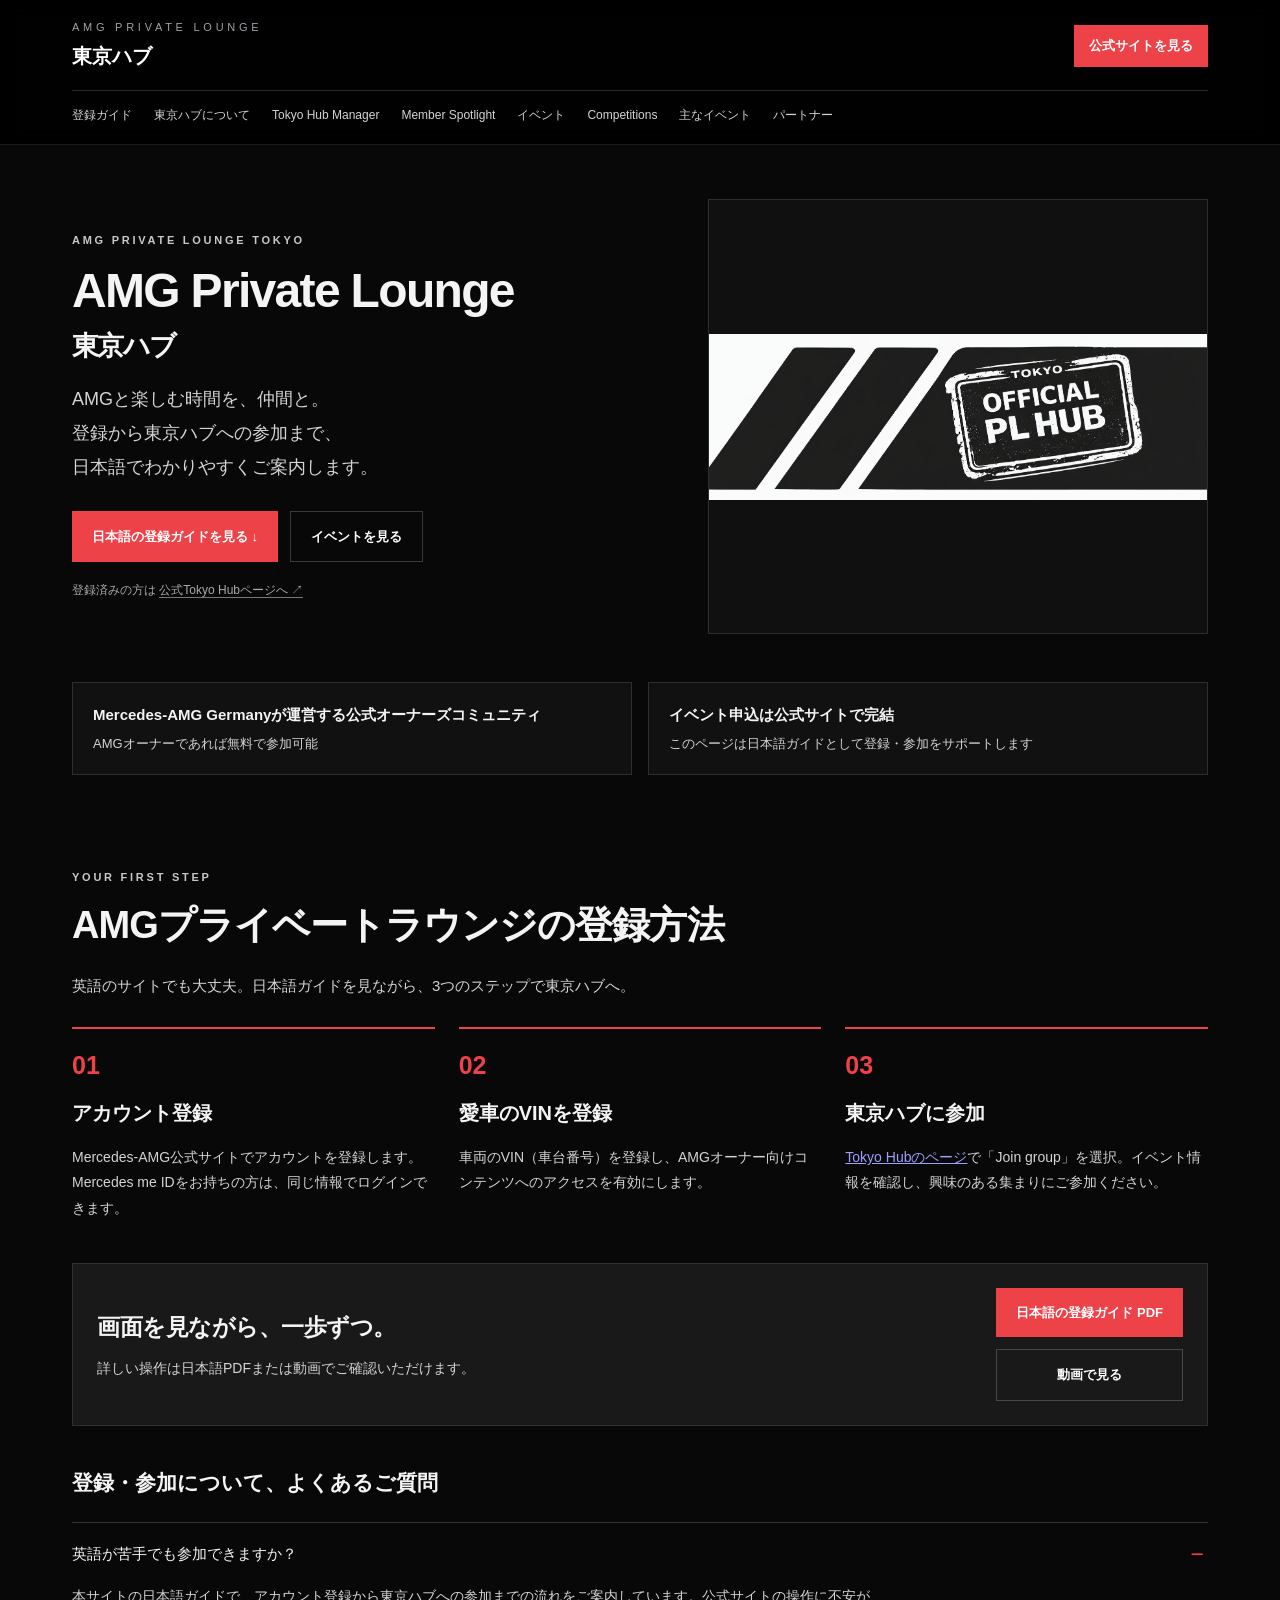
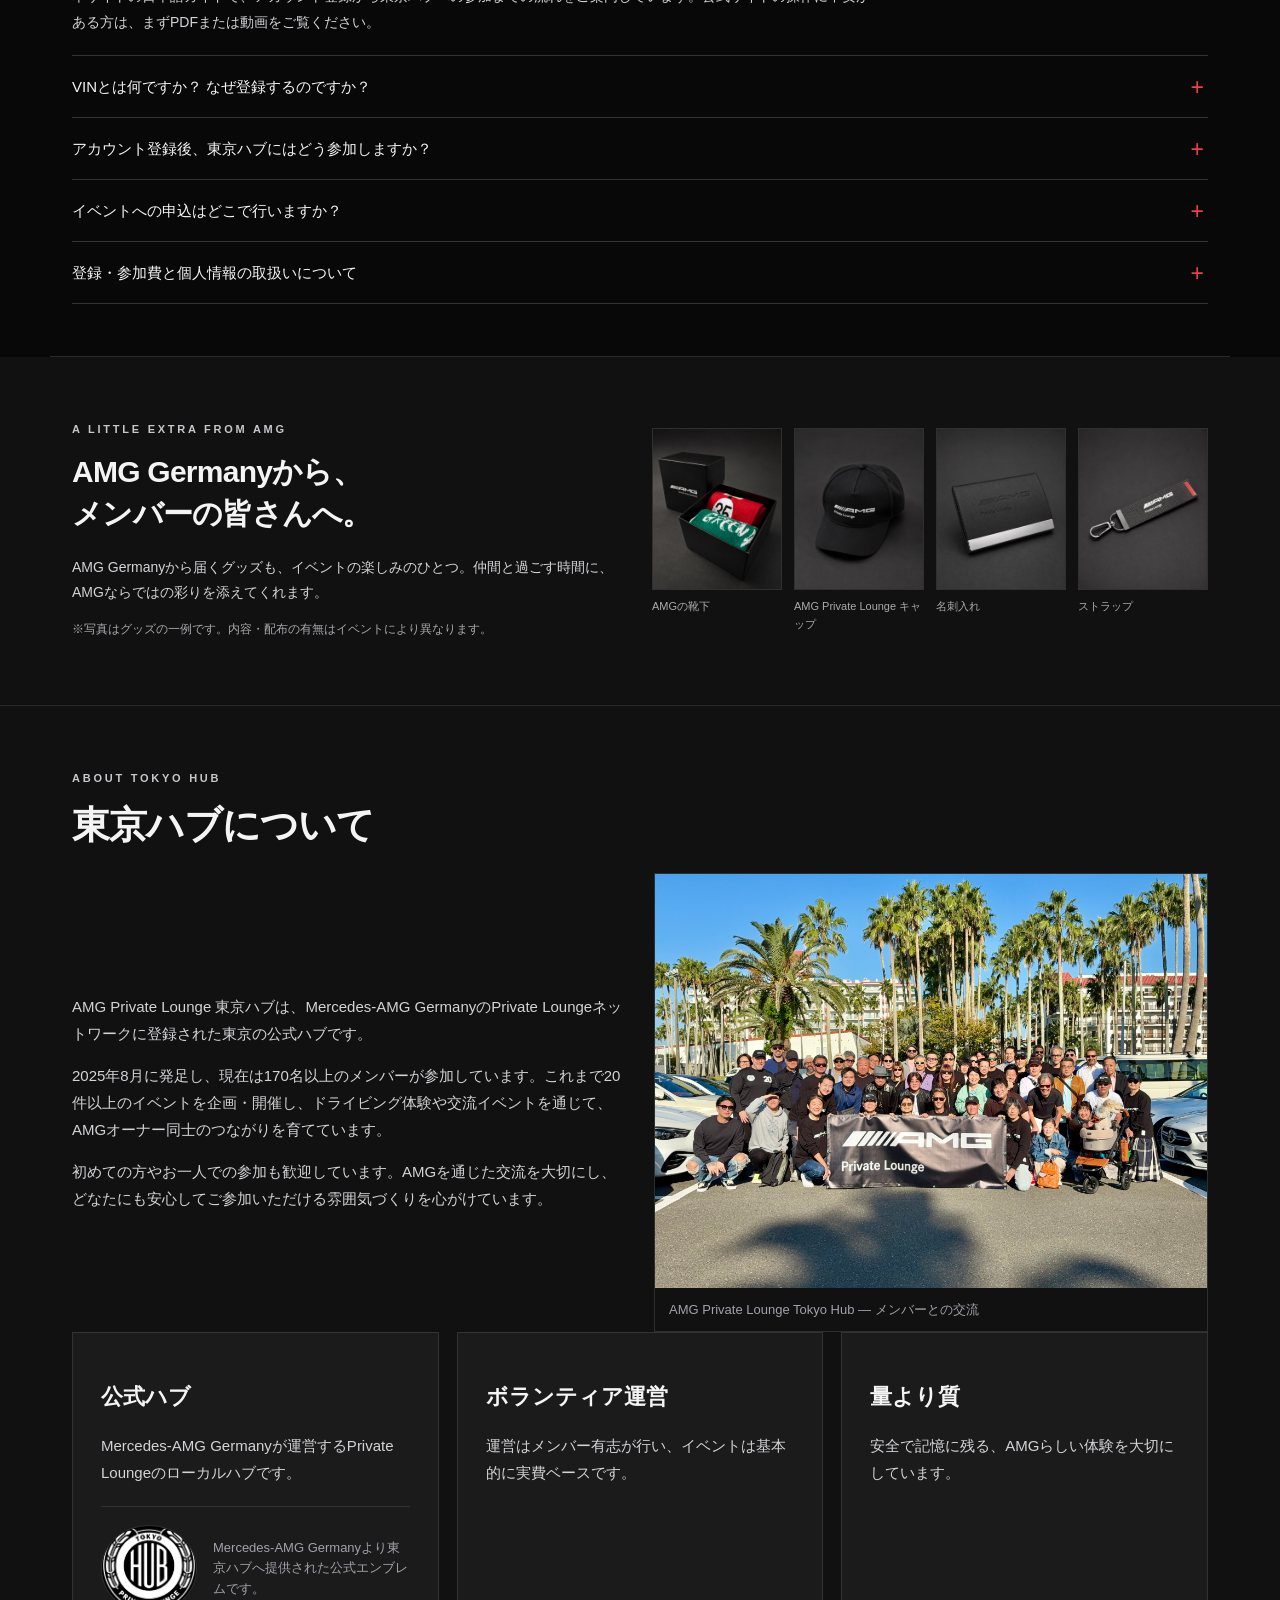
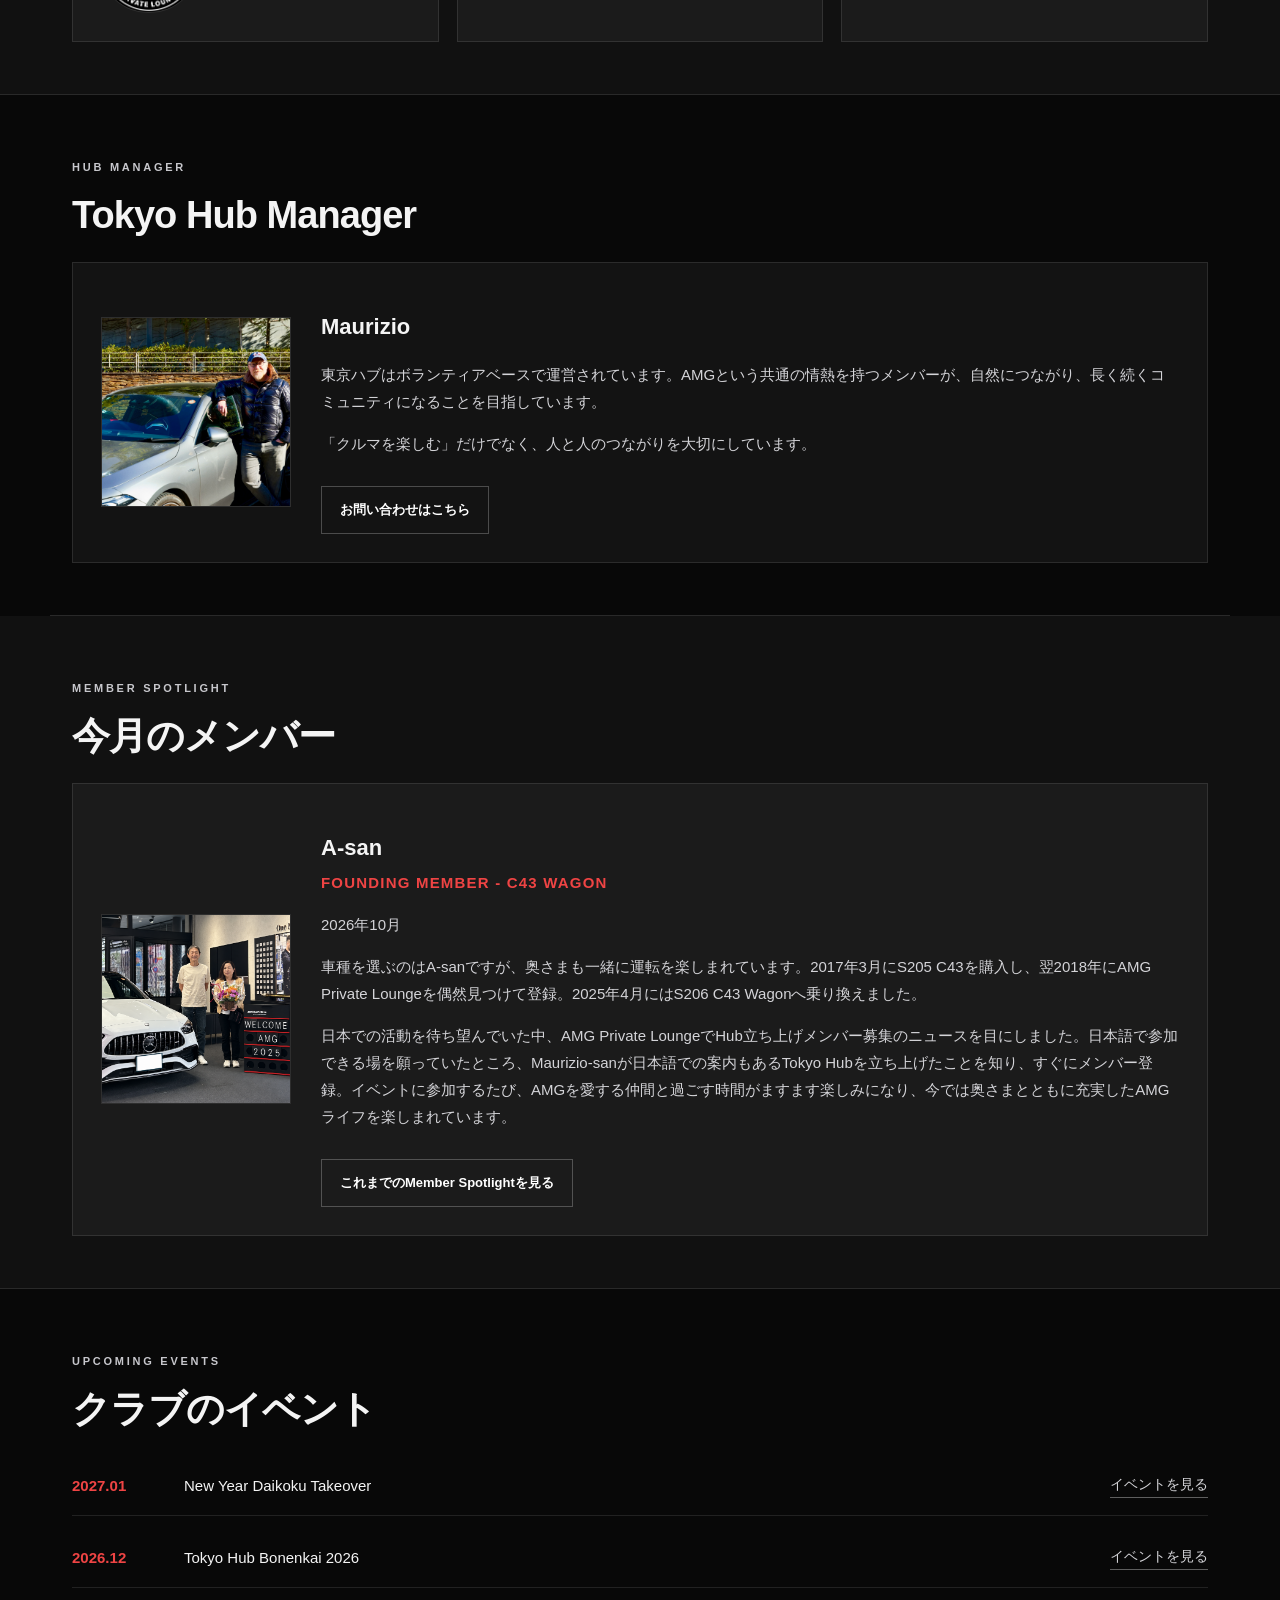
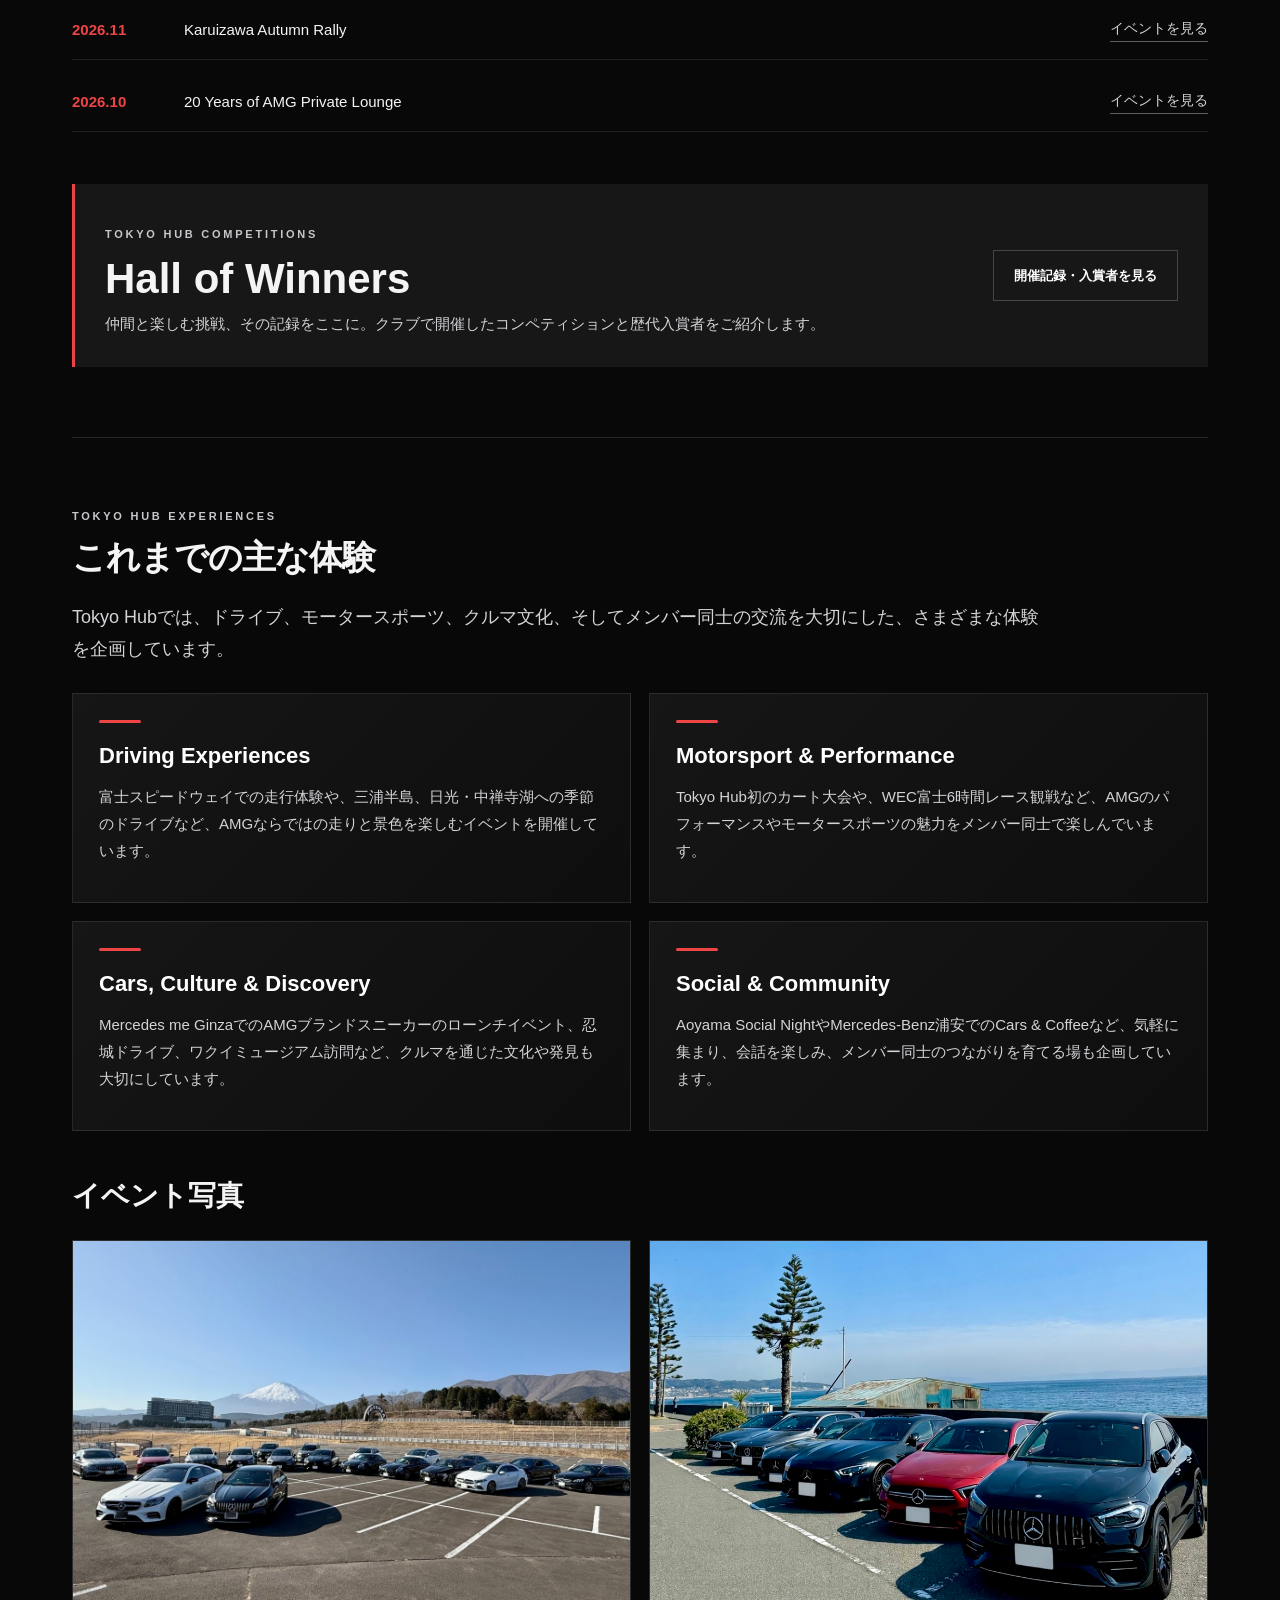
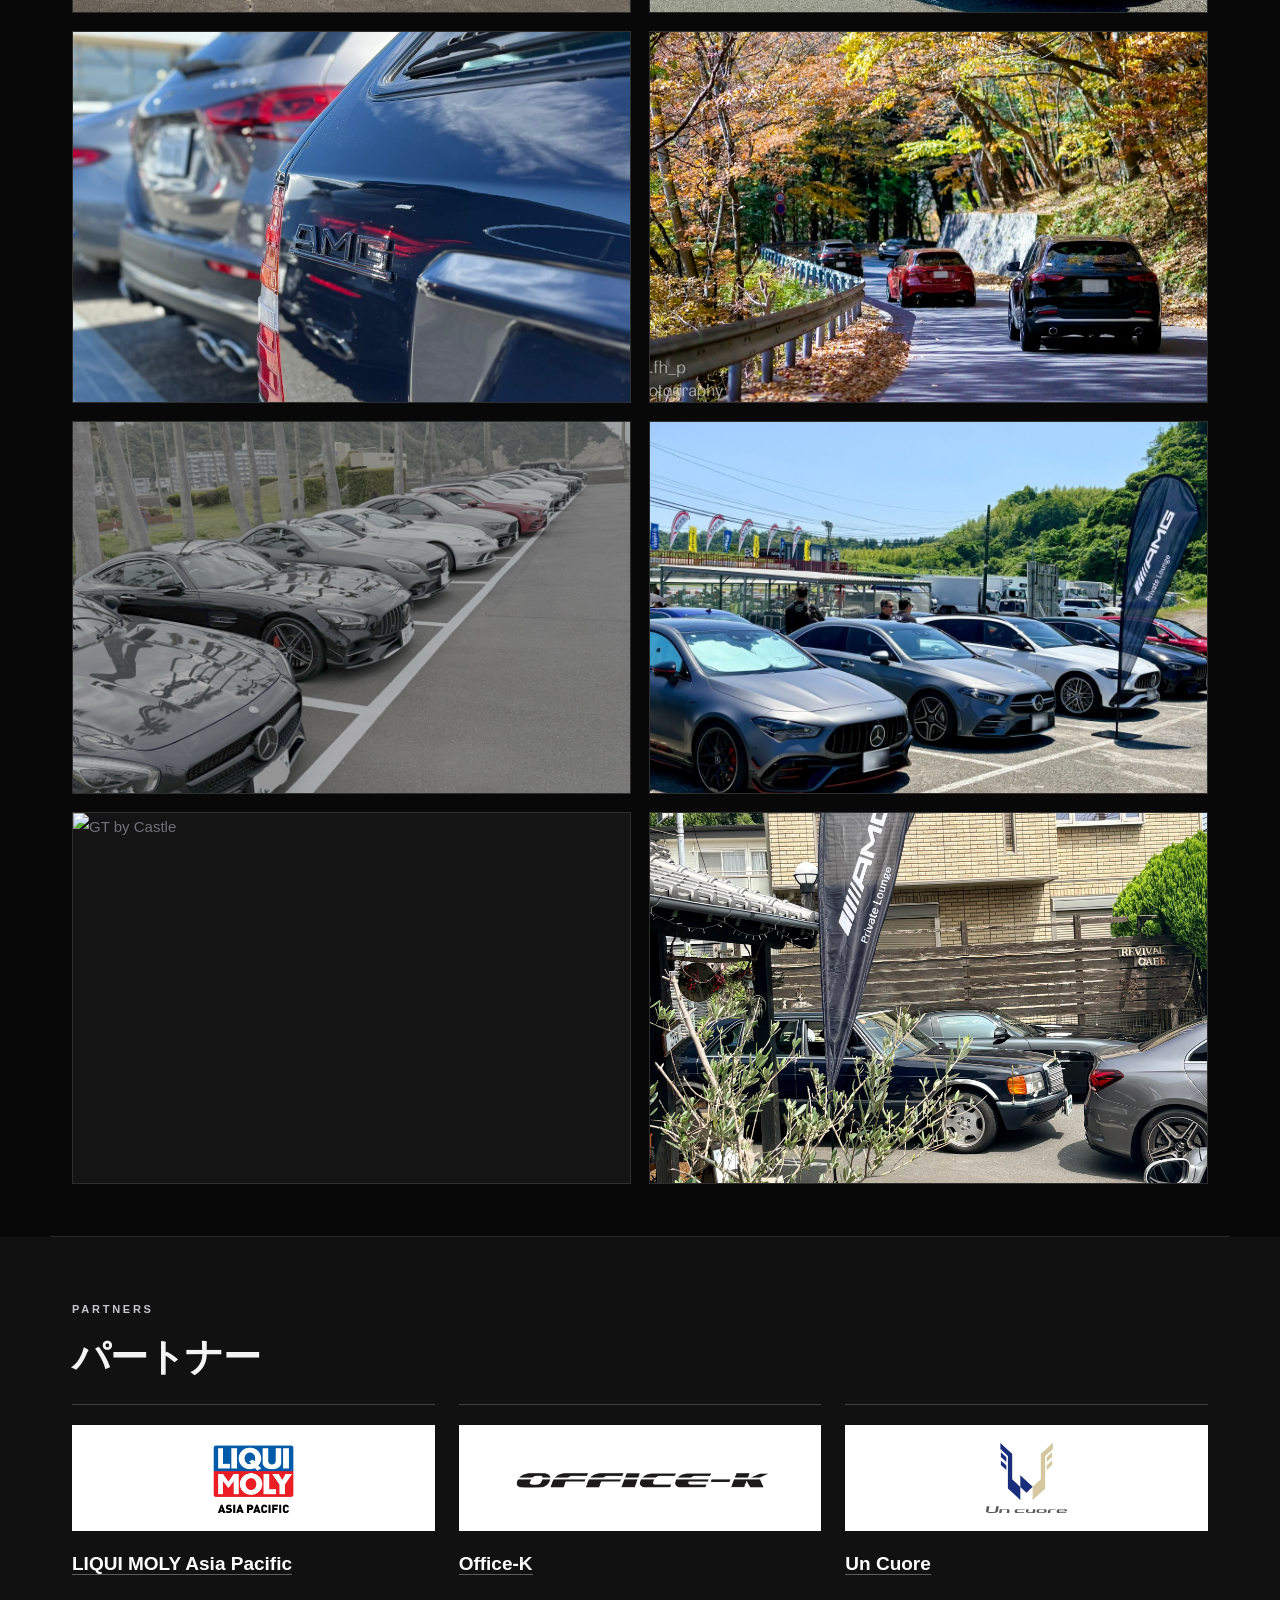
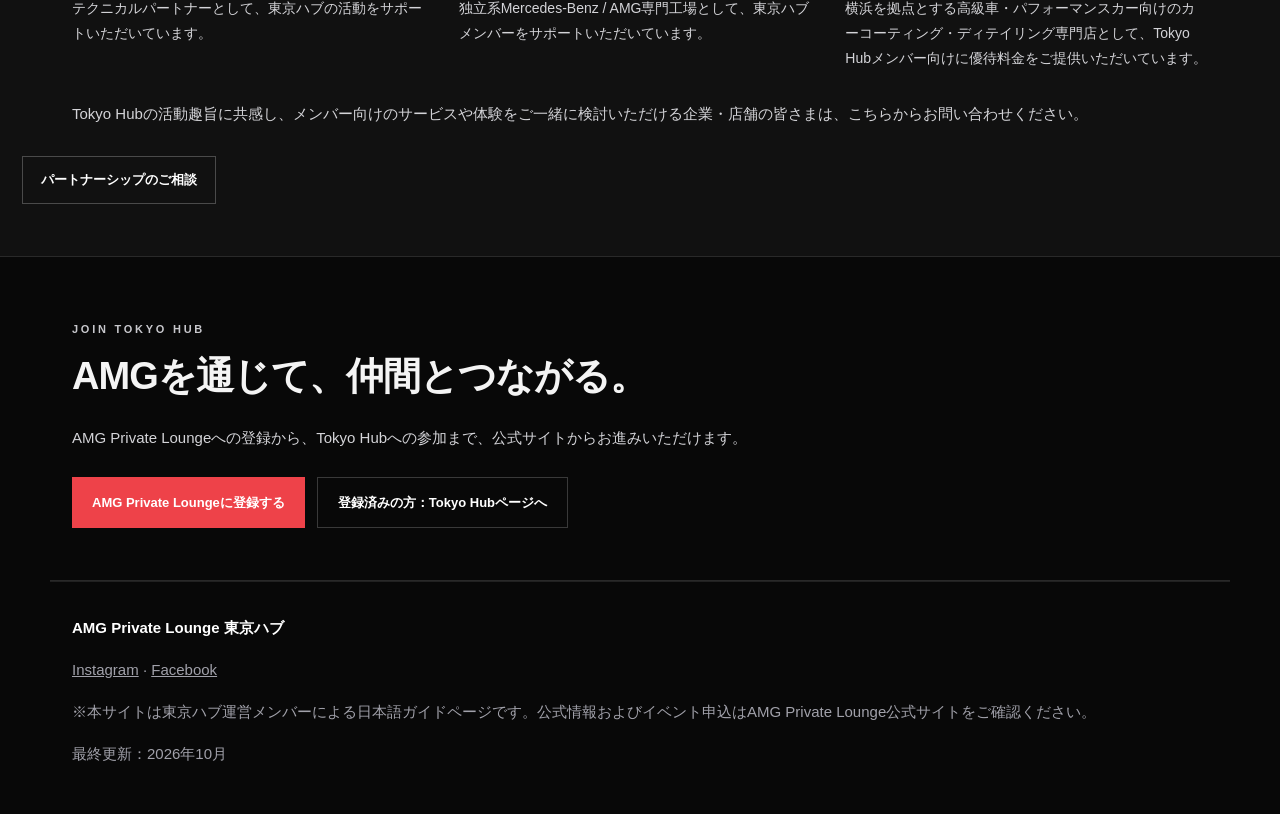
==== commit 0c78ce41: "Update index.html" ====
--- a/index.html
+++ b/index.html
@@ -239,7 +239,10 @@
 <p>2025年8月に発足し、現在は170名以上のメンバーが参加しています。これまで20件以上のイベントを企画・開催し、ドライビング体験や交流イベントを通じて、AMGオーナー同士のつながりを育てています。</p>
 <p>初めての方やお一人での参加も歓迎しています。AMGを通じた交流を大切にし、どなたにも安心してご参加いただける雰囲気づくりを心がけています。</p>
 </div>
-<figure class="image-card"><img alt="Fuji Motorsports Museum group photo" src="assets/group-photo-fuji-museum.jpeg"/><figcaption>Fuji Track Experience / Fuji Motorsports Museum</figcaption></figure>
+<figure class="image-card">
+<img alt="AMG Private Lounge Tokyo Hub members gathered with their cars" src="assets/IMG_8232.jpeg"/>
+<figcaption>AMG Private Lounge Tokyo Hub — メンバーとの交流</figcaption>
+</figure>
 </div>
 <div class="cards">
 <article class="official-hub-card">
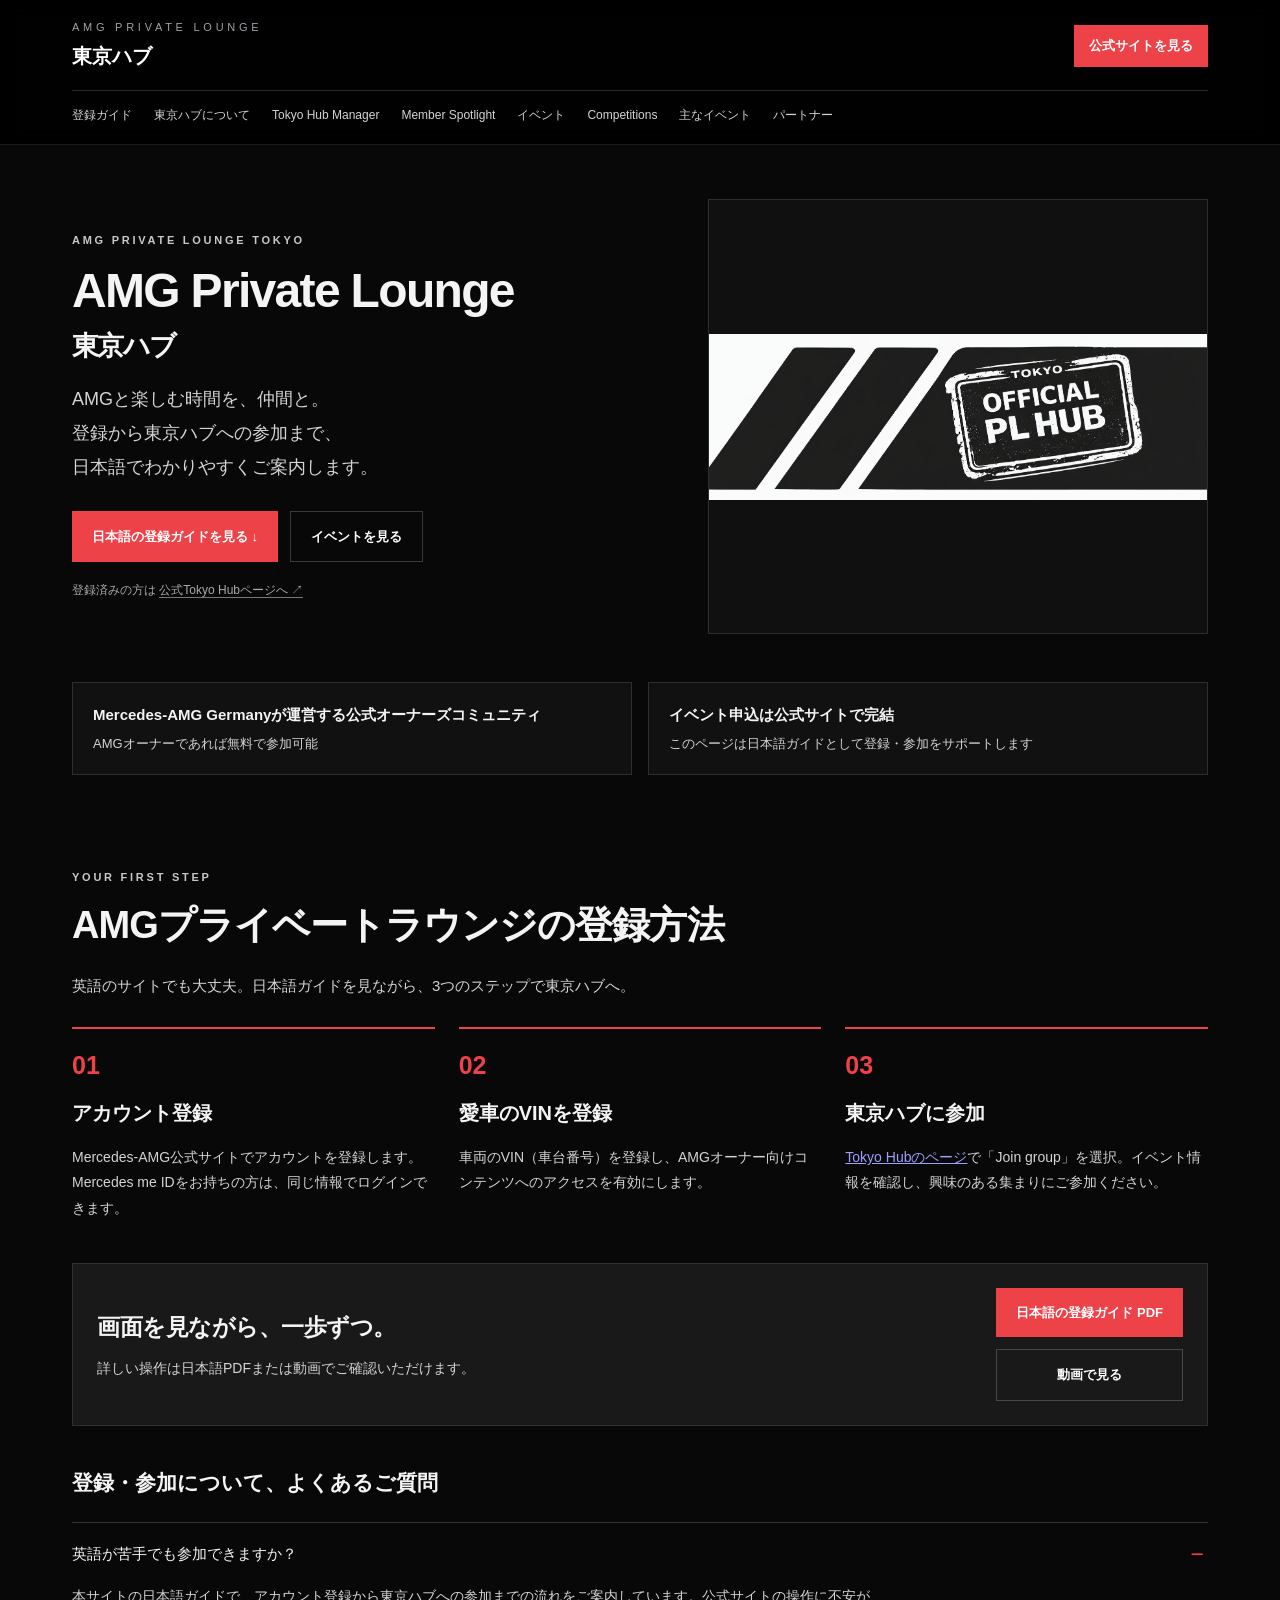
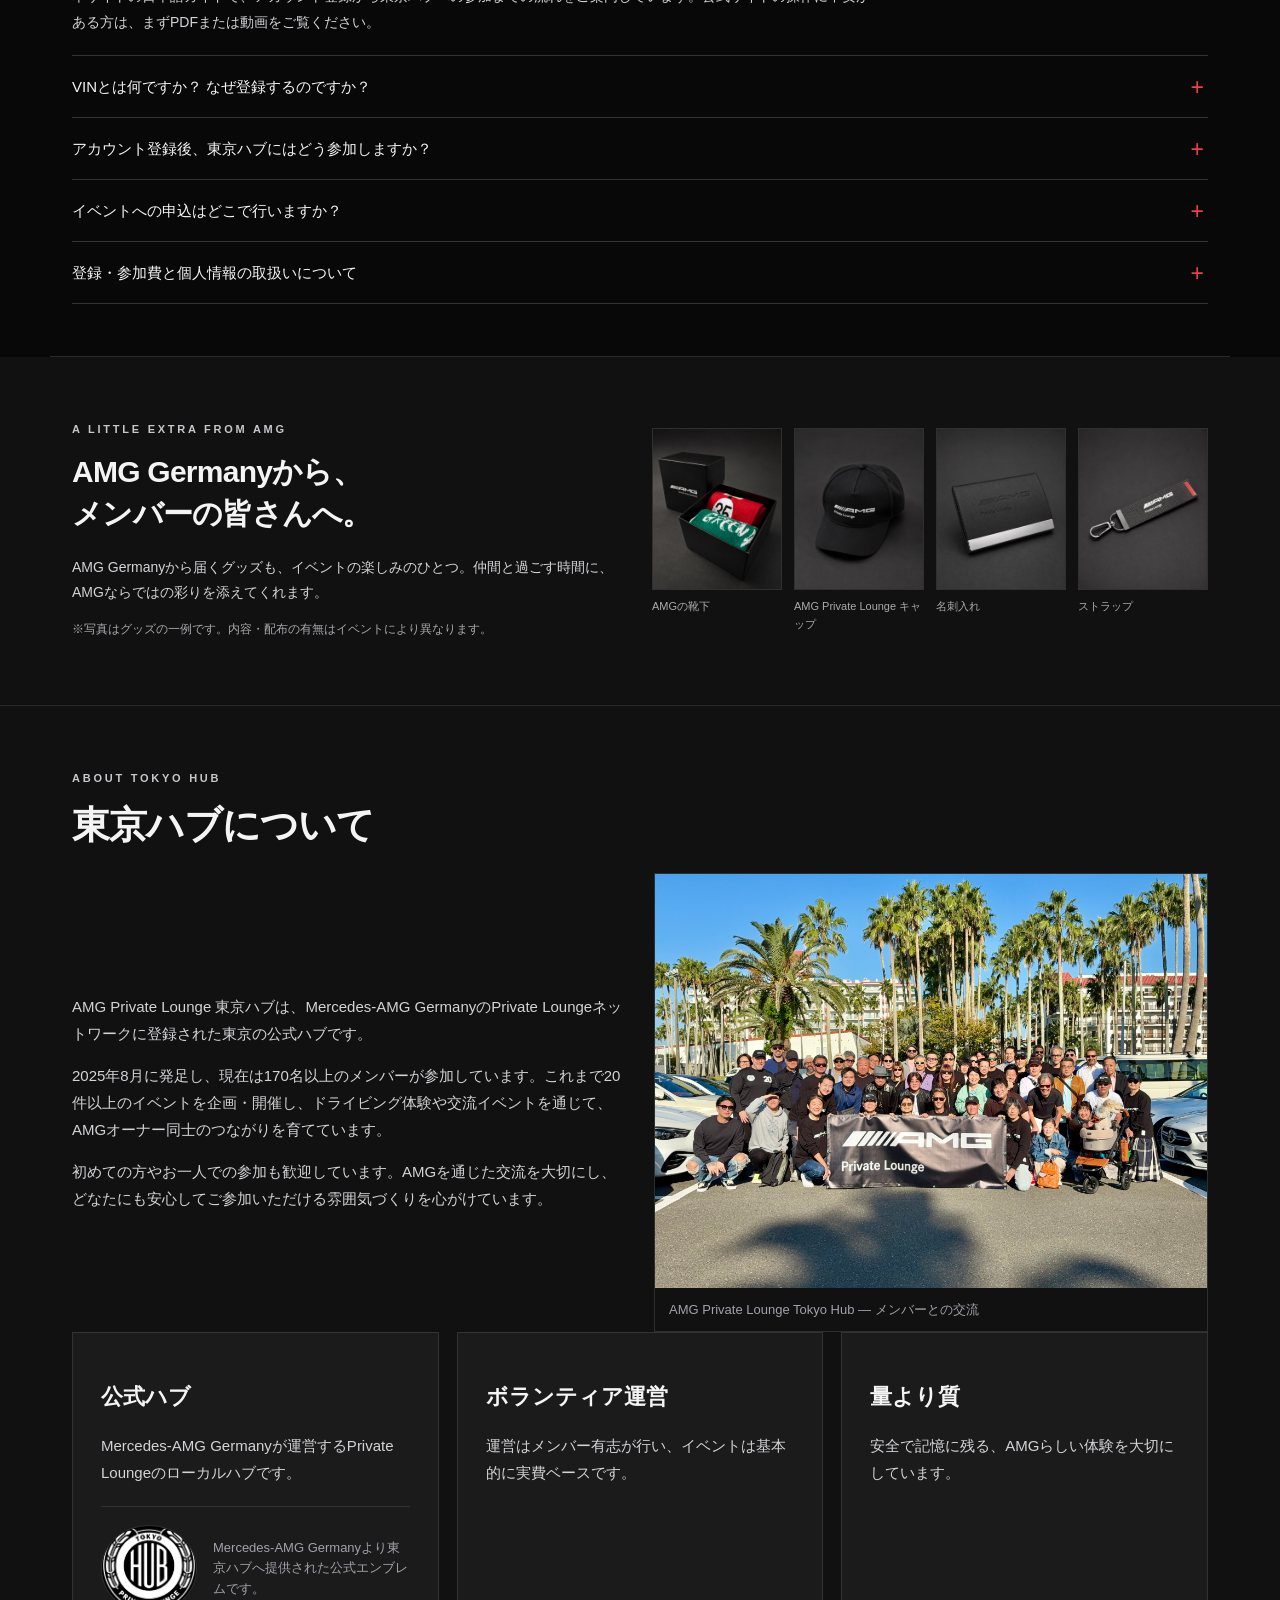
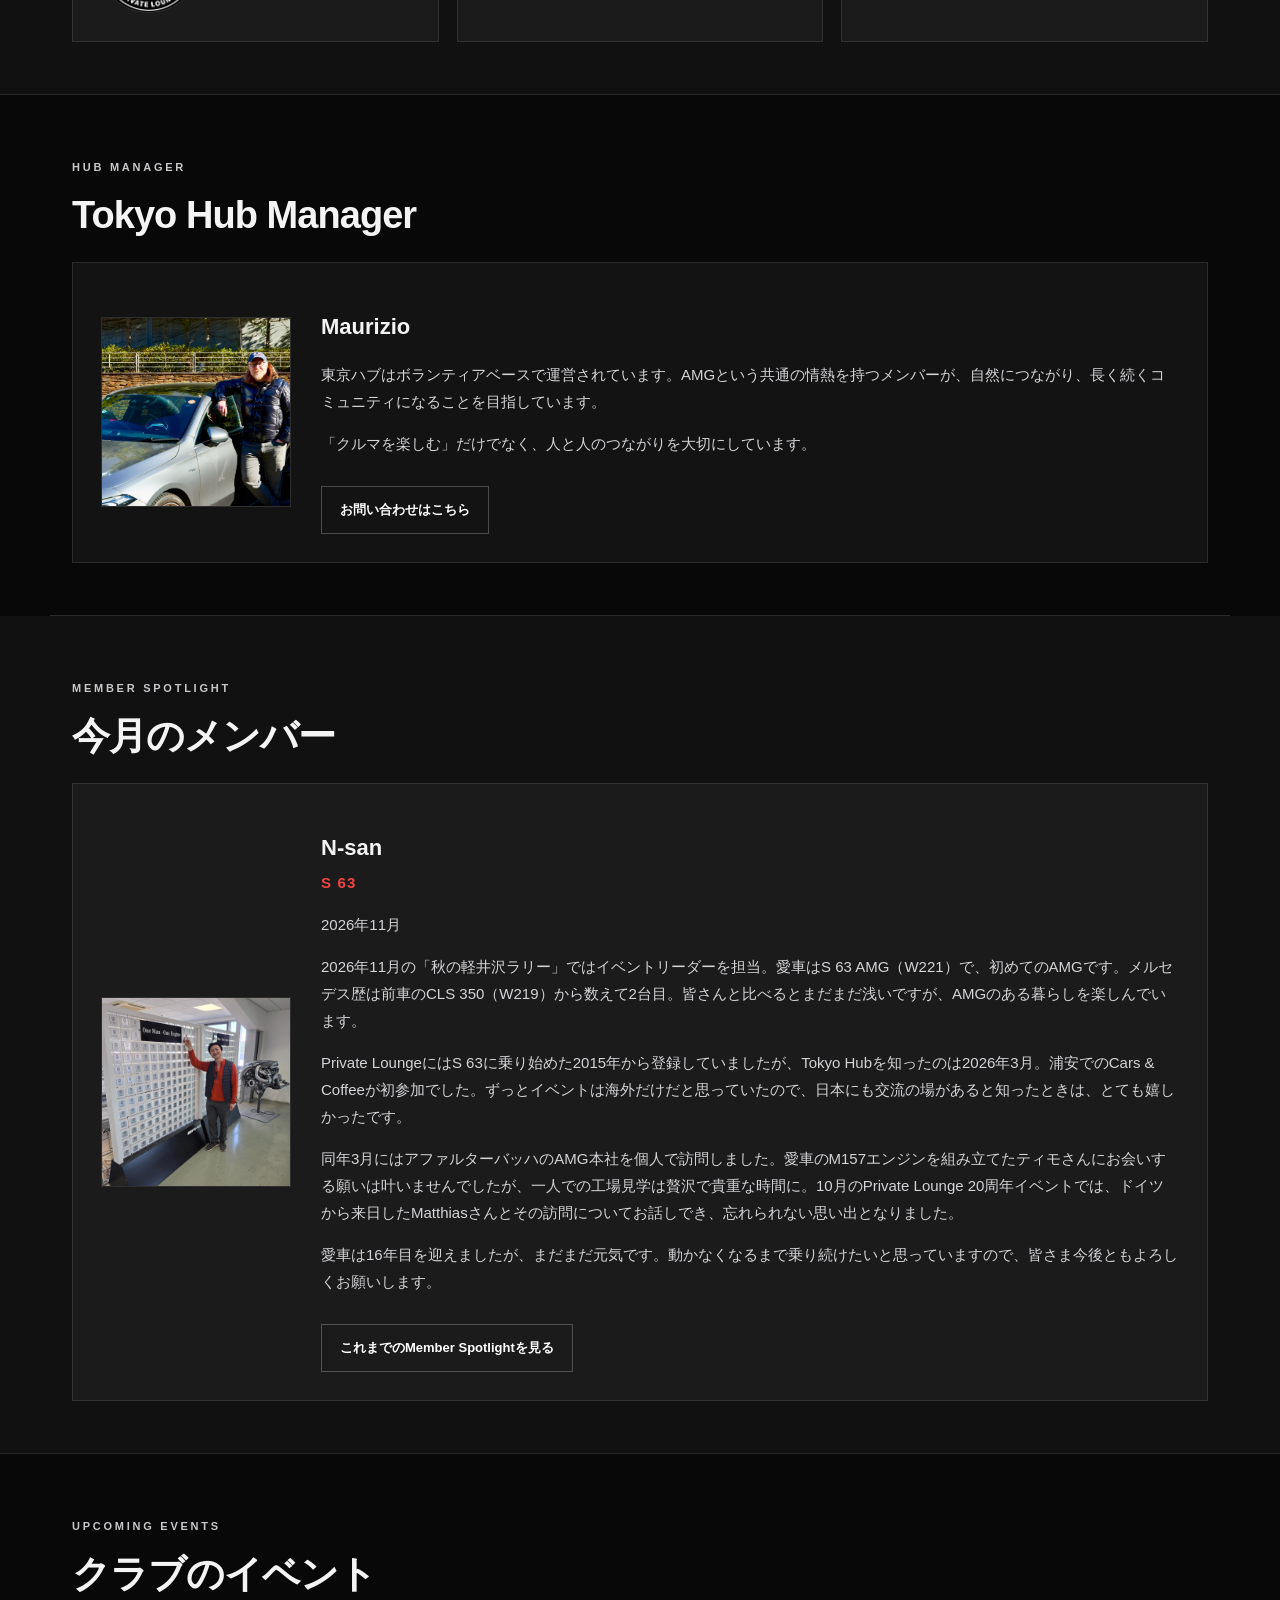
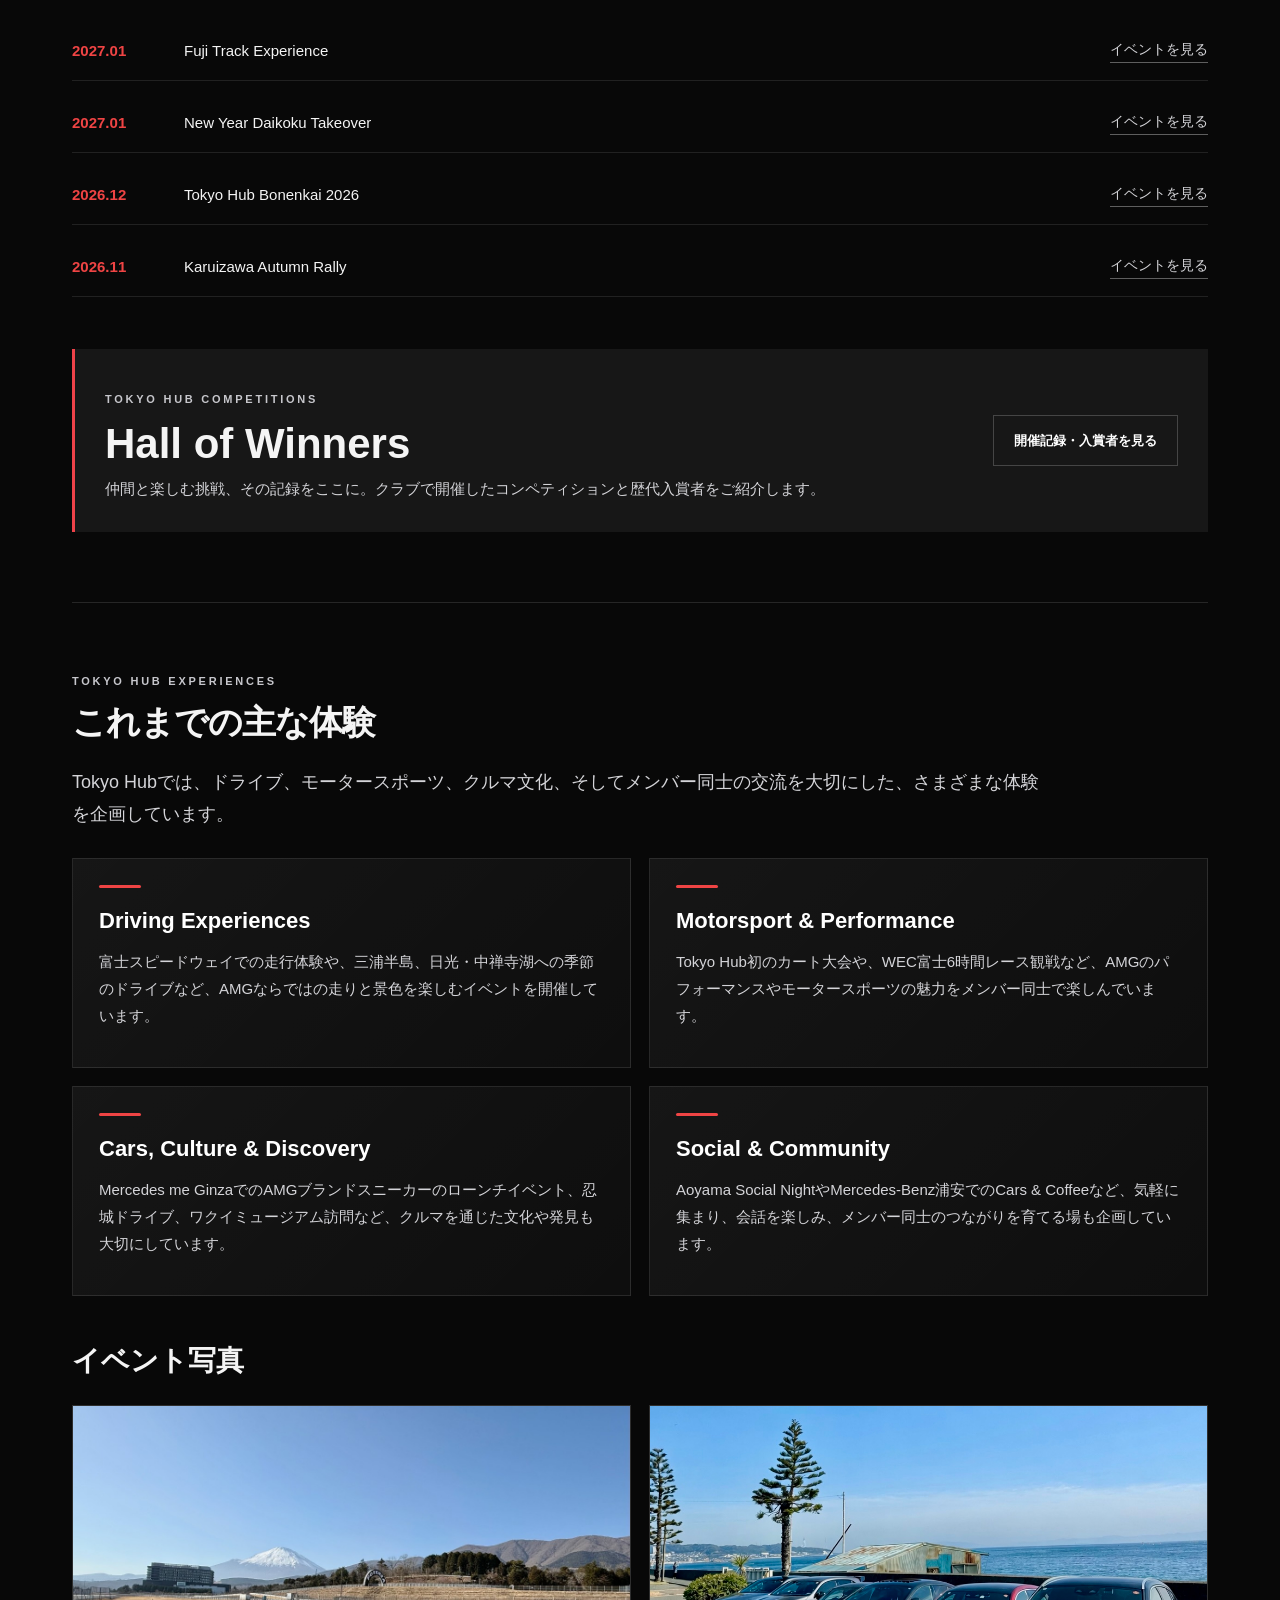
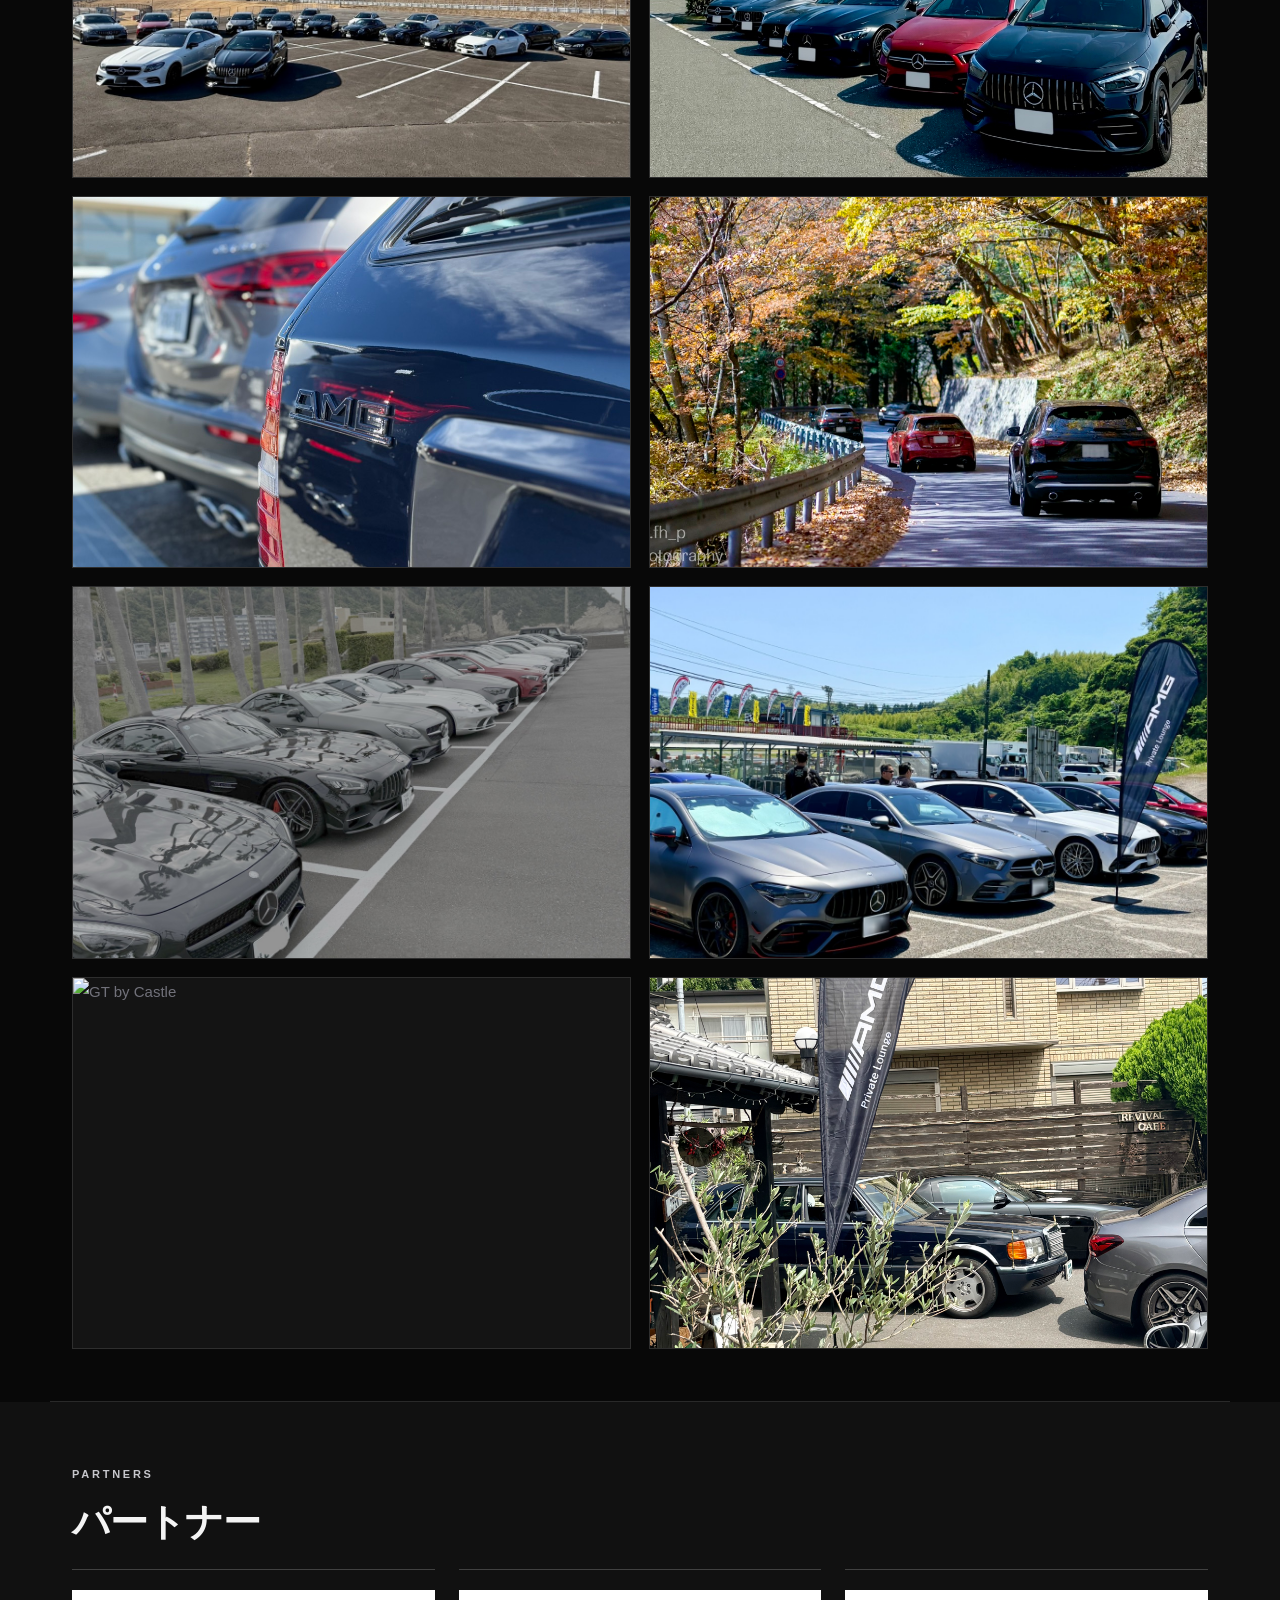
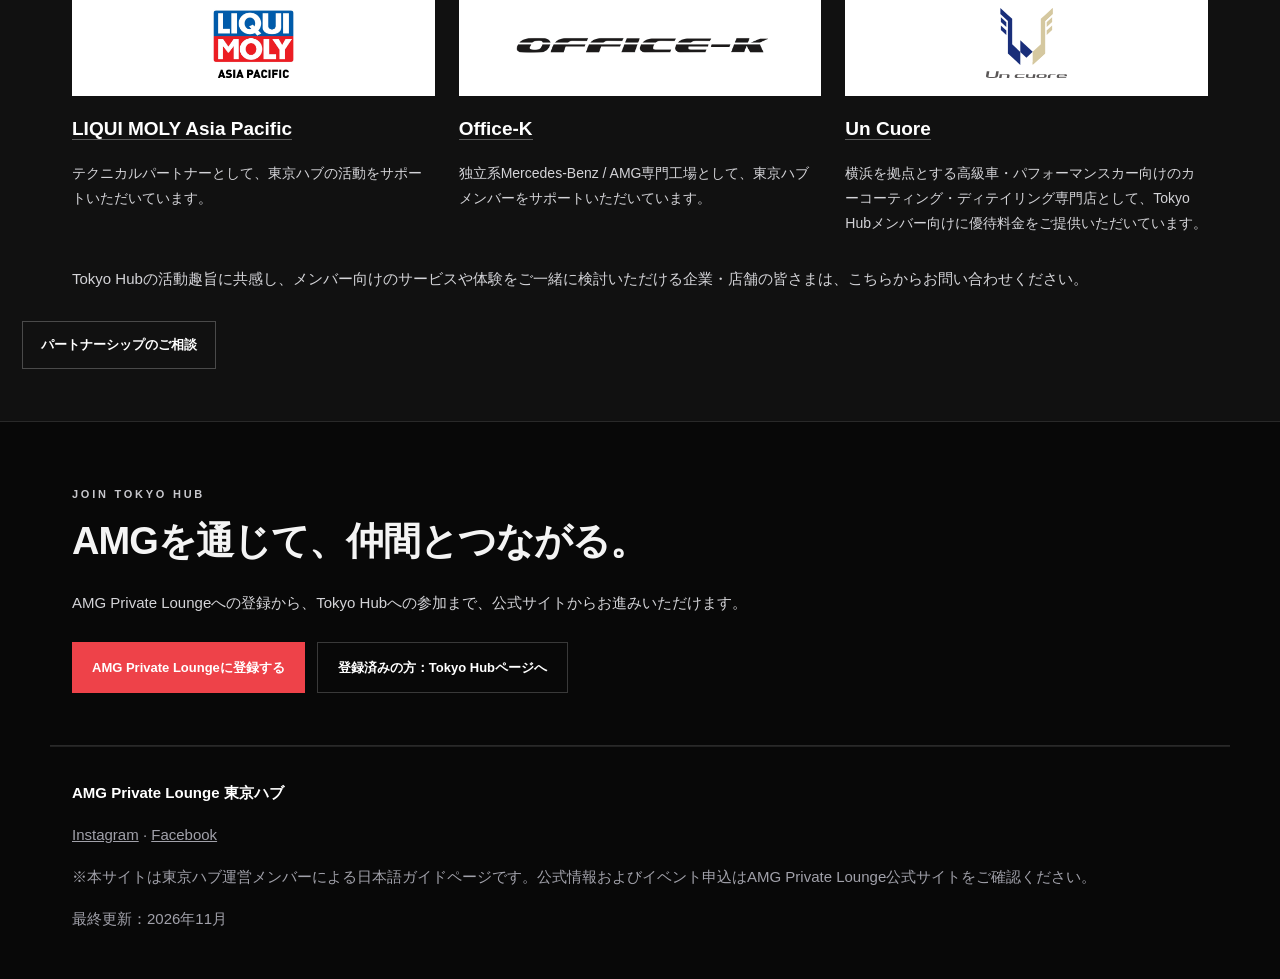
==== commit 00604f13: "Add files via upload" ====
--- a/index.html
+++ b/index.html
@@ -1,4 +1,5 @@
 <!DOCTYPE html>
+
 
 <html lang="ja">
 <head>
@@ -274,12 +275,14 @@
 <p class="eyebrow">MEMBER SPOTLIGHT</p>
 <h2>今月のメンバー</h2>
 <div class="spotlight-soon">
-<div class="photo-small image-fit"><img alt="A-san and his wife with their C43 Wagon" src="assets/A-san_photo.jpg"/></div>
-<div>
-<h3>A-san</h3>
-<p class="spotlight-meta">FOUNDING MEMBER - C43 Wagon</p><p class="spotlight-date">2026年10月</p>
-<p>車種を選ぶのはA-sanですが、奥さまも一緒に運転を楽しまれています。2017年3月にS205 C43を購入し、翌2018年にAMG Private Loungeを偶然見つけて登録。2025年4月にはS206 C43 Wagonへ乗り換えました。</p>
-<p>日本での活動を待ち望んでいた中、AMG Private LoungeでHub立ち上げメンバー募集のニュースを目にしました。日本語で参加できる場を願っていたところ、Maurizio-sanが日本語での案内もあるTokyo Hubを立ち上げたことを知り、すぐにメンバー登録。イベントに参加するたび、AMGを愛する仲間と過ごす時間がますます楽しみになり、今では奥さまとともに充実したAMGライフを楽しまれています。</p>
+<div class="photo-small image-fit"><img alt="N-san visiting AMG headquarters in Affalterbach" src="assets/N-san_photo.jpg"/></div>
+<div>
+<h3>N-san</h3>
+<p class="spotlight-meta">S 63</p><p class="spotlight-date">2026年11月</p>
+<p>2026年11月の「秋の軽井沢ラリー」ではイベントリーダーを担当。愛車はS 63 AMG（W221）で、初めてのAMGです。メルセデス歴は前車のCLS 350（W219）から数えて2台目。皆さんと比べるとまだまだ浅いですが、AMGのある暮らしを楽しんでいます。</p>
+<p>Private LoungeにはS 63に乗り始めた2015年から登録していましたが、Tokyo Hubを知ったのは2026年3月。浦安でのCars &amp; Coffeeが初参加でした。ずっとイベントは海外だけだと思っていたので、日本にも交流の場があると知ったときは、とても嬉しかったです。</p>
+<p>同年3月にはアファルターバッハのAMG本社を個人で訪問しました。愛車のM157エンジンを組み立てたティモさんにお会いする願いは叶いませんでしたが、一人での工場見学は贅沢で貴重な時間に。10月のPrivate Lounge 20周年イベントでは、ドイツから来日したMatthiasさんとその訪問についてお話しでき、忘れられない思い出となりました。</p>
+<p>愛車は16年目を迎えましたが、まだまだ元気です。動かなくなるまで乗り続けたいと思っていますので、皆さま今後ともよろしくお願いします。</p>
 <a class="contact-link" href="member-spotlights.html">これまでのMember Spotlightを見る</a>
 </div>
 </div>
@@ -290,6 +293,11 @@
 <div class="activity-list">
 <div>
 <strong>2027.01</strong>
+<span>Fuji Track Experience</span>
+<a aria-label="Fuji Track Experience event link" href="https://www.mercedes-amg.com/en/members/gatherings/465" target="_blank" rel="noopener noreferrer">イベントを見る</a>
+</div>
+<div>
+<strong>2027.01</strong>
 <span>New Year Daikoku Takeover</span>
 <a aria-label="New Year Daikoku Takeover event link" href="https://www.mercedes-amg.com/en/members/gatherings/257" target="_blank" rel="noopener noreferrer">イベントを見る</a>
 </div>
@@ -302,11 +310,6 @@
 <strong>2026.11</strong>
 <span>Karuizawa Autumn Rally</span>
 <a aria-label="Karuizawa Autumn Rally event link" href="https://www.mercedes-amg.com/en/members/gatherings/371" target="_blank">イベントを見る</a>
-</div>
-<div>
-<strong>2026.10</strong>
-<span>20 Years of AMG Private Lounge</span>
-<a aria-label="20 Years of AMG Private Lounge event link" href="https://www.mercedes-amg.com/en/members/gatherings/388" target="_blank">イベントを見る</a>
 </div>
 </div>
 <aside id="competitions" class="competition-teaser" aria-labelledby="competition-teaser-title">
@@ -373,7 +376,7 @@
 <a href="https://www.facebook.com/AMGPLTokyo/" target="_blank" rel="noopener noreferrer" style="color:inherit;">Facebook</a>
 </p>  
 <p>※本サイトは東京ハブ運営メンバーによる日本語ガイドページです。公式情報およびイベント申込はAMG Private Lounge公式サイトをご確認ください。</p>
-<p>最終更新：2026年10月</p>
+<p>最終更新：2026年11月</p>
 </footer>
 </body>
 </html>
